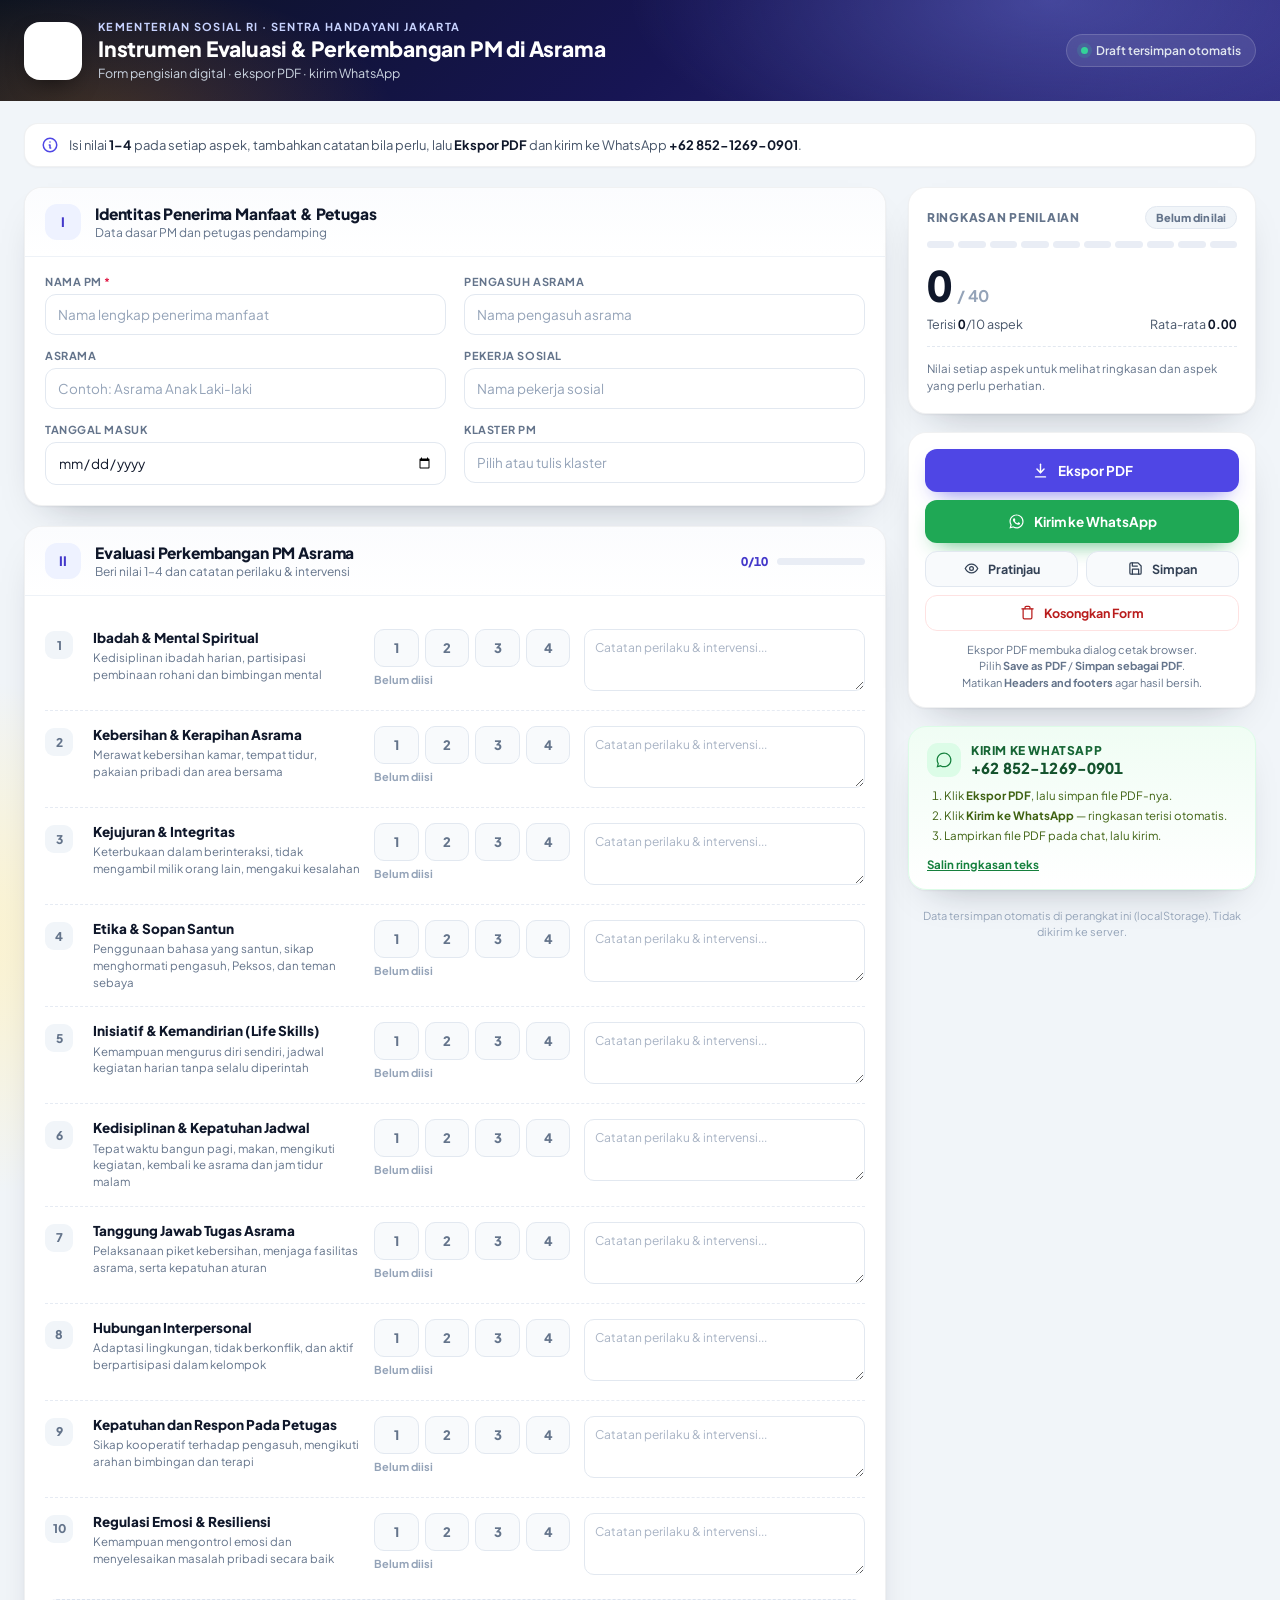
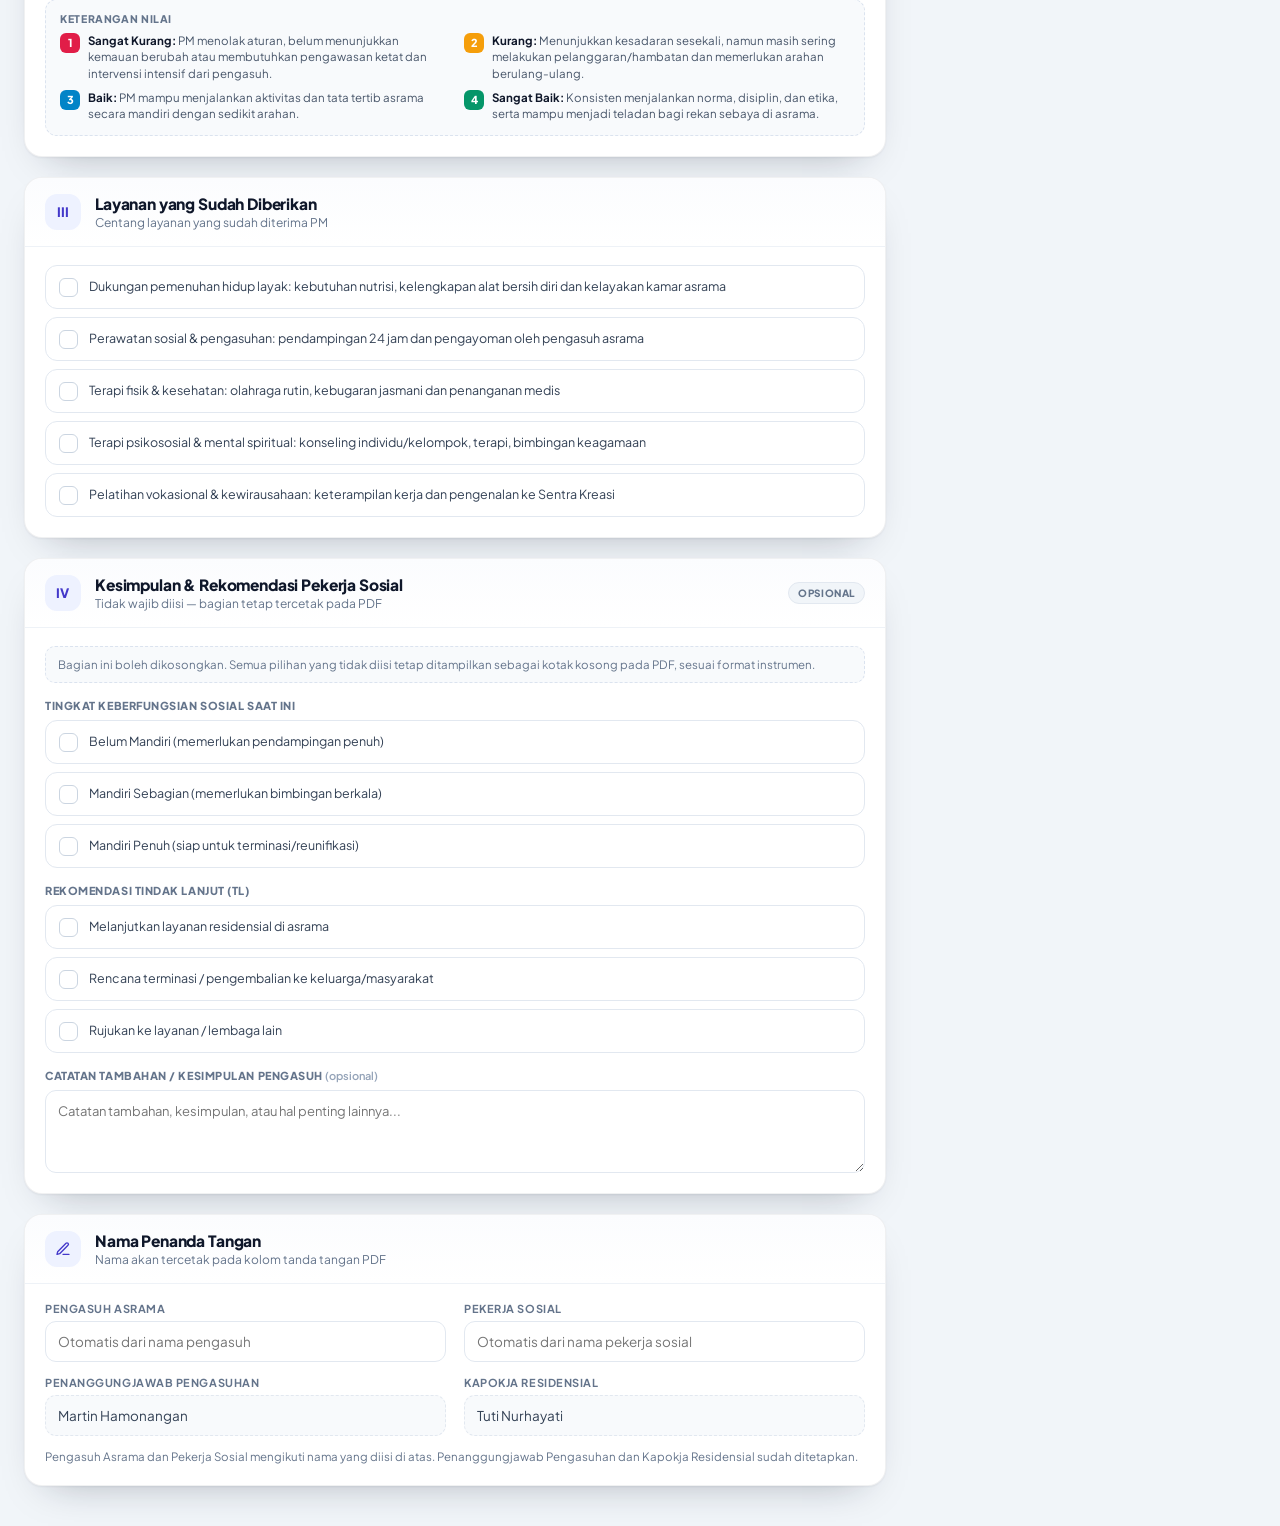
==== form-instrumen.html @ b2a0ef14 "Add files via upload" ====
<!DOCTYPE html>
<html lang="id">
<head>
<meta charset="UTF-8">
<meta name="viewport" content="width=device-width, initial-scale=1.0">
<meta name="color-scheme" content="light">
<title>Form Instrumen Perkembangan PM - Sentra Handayani</title>
<link rel="preconnect" href="https://fonts.googleapis.com">
<link rel="preconnect" href="https://fonts.gstatic.com" crossorigin>
<link href="https://fonts.googleapis.com/css2?family=Plus+Jakarta+Sans:wght@400;500;600;700;800&display=swap" rel="stylesheet">
<style>
:root{
  --bg:#f1f5f9;
  --card:#ffffff;
  --ink:#0f172a;
  --muted:#64748b;
  --line:#e2e8f0;
  --brand:#4338ca;
  --brand-600:#4f46e5;
  --brand-700:#4338ca;
  --brand-50:#eef2ff;
  --gold:#f59e0b;
  --green:#16a34a;
  --green-600:#15803d;
  --r1:#e11d48;
  --r2:#f59e0b;
  --r3:#0284c7;
  --r4:#059669;
  --radius:18px;
  --shadow:0 1px 2px rgba(15,23,42,.05), 0 18px 40px -24px rgba(15,23,42,.35);
}
*{box-sizing:border-box}
html,body{margin:0}
body{
  font-family:'Plus Jakarta Sans', ui-sans-serif, system-ui, -apple-system, 'Segoe UI', Roboto, Arial, sans-serif;
  color:var(--ink);
  background:
    radial-gradient(1100px 520px at 100% -10%, #e0e7ff 0%, rgba(224,231,255,0) 62%),
    radial-gradient(900px 480px at -10% 30%, #fef3c7 0%, rgba(254,243,199,0) 55%),
    var(--bg);
  min-height:100vh;
  -webkit-font-smoothing:antialiased;
}
button{font-family:inherit}
a{color:inherit}
body.modal-open{overflow:hidden}

/* ---------- HEADER ---------- */
.site-head{
  background:linear-gradient(135deg,#0b1220 0%,#171554 52%,#312e81 100%);
  color:#fff;
  position:relative;
  overflow:hidden;
}
.site-head::after{
  content:"";
  position:absolute; inset:0;
  background:
    radial-gradient(600px 240px at 82% 0%, rgba(129,140,248,.35), transparent 70%),
    radial-gradient(420px 200px at 8% 120%, rgba(245,158,11,.22), transparent 70%);
  pointer-events:none;
}
.head-inner{
  position:relative; z-index:1;
  max-width:1400px; margin:0 auto;
  padding:20px 24px;
  display:flex; align-items:center; gap:18px; flex-wrap:wrap;
}
.brand{display:flex; align-items:center; gap:16px; min-width:0; flex:1}
.brand-logo{
  flex:none; width:58px; height:58px; border-radius:16px;
  background:#fff; display:flex; align-items:center; justify-content:center;
  box-shadow:0 10px 24px -10px rgba(0,0,0,.65);
  padding:6px;
}
.brand-logo img{max-width:100%; max-height:100%; object-fit:contain; display:block}
.brand-kicker{
  margin:0 0 3px; font-size:11px; font-weight:700; letter-spacing:.12em;
  text-transform:uppercase; color:#c7d2fe;
}
.brand h1{
  margin:0; font-size:21px; line-height:1.2; font-weight:800; letter-spacing:-.01em;
}
.brand-sub{margin:4px 0 0; font-size:12.5px; color:#cbd5e1}
.head-status{
  display:flex; align-items:center; gap:8px;
  padding:8px 14px; border-radius:999px;
  background:rgba(255,255,255,.09);
  border:1px solid rgba(255,255,255,.16);
  font-size:12px; font-weight:600; color:#e2e8f0;
  backdrop-filter:blur(6px);
  white-space:nowrap;
}
.status-dot{width:7px;height:7px;border-radius:50%;background:#34d399;box-shadow:0 0 0 4px rgba(52,211,153,.16)}
.status-dot.is-saving{background:#fbbf24;box-shadow:0 0 0 4px rgba(251,191,36,.16)}

/* ---------- LAYOUT ---------- */
.app-main{max-width:1400px;margin:0 auto;padding:22px 24px 40px}
.hint-bar{
  display:flex; align-items:center; gap:10px;
  background:#fff; border:1px solid rgba(15,23,42,.06);
  border-radius:14px; padding:12px 16px; margin-bottom:20px;
  box-shadow:0 1px 2px rgba(15,23,42,.04);
  font-size:13px; color:#475569;
}
.hint-bar svg{flex:none; color:var(--brand-600)}
.hint-bar b{color:var(--ink)}
.layout{
  display:grid;
  grid-template-columns:minmax(0,1fr) 348px;
  gap:22px;
  align-items:start;
}
.form-col{display:flex; flex-direction:column; gap:20px; min-width:0}
.side-col{display:flex; flex-direction:column; gap:18px; position:sticky; top:20px}

/* ---------- CARDS ---------- */
.card{
  background:var(--card);
  border:1px solid rgba(15,23,42,.06);
  border-radius:var(--radius);
  box-shadow:var(--shadow);
  overflow:hidden;
}
.card-head{
  display:flex; align-items:center; gap:14px;
  padding:16px 20px;
  border-bottom:1px solid #eef2f7;
  background:linear-gradient(180deg,#fbfcfe,#fff);
}
.step{
  flex:none; width:36px; height:36px; border-radius:12px;
  display:flex; align-items:center; justify-content:center;
  background:var(--brand-50); color:var(--brand-700);
  font-weight:800; font-size:13px; letter-spacing:.02em;
}
.card-head h2{margin:0; font-size:15.5px; font-weight:800; letter-spacing:-.01em}
.card-head p{margin:2px 0 0; font-size:12px; color:var(--muted)}
.card-body{padding:18px 20px 20px}
.mini-progress{margin-left:auto; display:flex; align-items:center; gap:9px; flex:none}
.mini-progress span{font-size:12px; font-weight:800; color:var(--brand-700); font-variant-numeric:tabular-nums}
.mini-bar{width:88px; height:7px; border-radius:999px; background:#e9edf5; overflow:hidden}
.mini-bar i{display:block; height:100%; width:0%; border-radius:999px; background:linear-gradient(90deg,#6366f1,#8b5cf6); transition:width .25s ease}

/* ---------- FIELDS ---------- */
.grid-2{display:grid; grid-template-columns:1fr 1fr; gap:14px 18px}
.field{display:flex; flex-direction:column; gap:6px; min-width:0}
.field label{font-size:11px; font-weight:700; letter-spacing:.05em; text-transform:uppercase; color:#64748b}
.field .req{color:var(--r1)}
.field input, .field select{
  width:100%; padding:11px 12px;
  border:1px solid var(--line); border-radius:11px;
  background:#fff; color:var(--ink);
  font-family:inherit; font-size:13.5px;
  transition:border-color .15s, box-shadow .15s;
}
.field input::placeholder{color:#94a3b8}
.field input:focus, .field select:focus, textarea:focus{
  outline:none; border-color:#818cf8;
  box-shadow:0 0 0 4px rgba(99,102,241,.14);
}

/* ---------- INDICATORS ---------- */
.indicators{display:flex; flex-direction:column}
.ind-row{
  display:grid;
  grid-template-columns:34px minmax(0,1fr) 196px minmax(0,1.05fr);
  gap:14px;
  padding:15px 0;
  border-bottom:1px dashed #e6ebf3;
}
.ind-row:last-child{border-bottom:none; padding-bottom:4px}
.ind-no{
  width:28px; height:28px; border-radius:9px;
  display:flex; align-items:center; justify-content:center;
  background:#f1f5f9; color:#64748b; font-weight:800; font-size:12px;
  margin-top:2px;
}
.ind-row.is-scored .ind-no{background:var(--brand-50); color:var(--brand-700)}
.ind-name{margin:0; font-size:13.5px; font-weight:800; line-height:1.35}
.ind-desc{margin:3px 0 0; font-size:11.5px; line-height:1.45; color:var(--muted)}
.ind-score{display:flex; flex-direction:column; gap:6px; min-width:0}
.rating{display:flex; gap:6px}
.rating label{position:relative; flex:1; cursor:pointer; min-width:0}
.rating input{position:absolute; opacity:0; width:1px; height:1px; pointer-events:none}
.rating span{
  display:flex; align-items:center; justify-content:center;
  height:38px; border-radius:10px;
  border:1px solid var(--line); background:#f8fafc; color:#64748b;
  font-weight:800; font-size:13px;
  transition:background .15s, border-color .15s, color .15s, transform .1s;
  user-select:none;
}
.rating label:hover span{border-color:#c7d2fe; background:var(--brand-50); color:var(--brand-700)}
.rating input:focus-visible + span{outline:2px solid #6366f1; outline-offset:2px}
.rating label:active span{transform:scale(.97)}
.rating label[data-value="1"] input:checked + span{background:var(--r1); border-color:var(--r1); color:#fff}
.rating label[data-value="2"] input:checked + span{background:var(--r2); border-color:var(--r2); color:#fff}
.rating label[data-value="3"] input:checked + span{background:var(--r3); border-color:var(--r3); color:#fff}
.rating label[data-value="4"] input:checked + span{background:var(--r4); border-color:var(--r4); color:#fff}
.score-txt{font-size:11px; font-weight:700; color:#94a3b8; min-height:15px}
.score-txt.is-scored{color:#475569}
.ind-note textarea{
  width:100%; min-height:62px; resize:vertical;
  border:1px solid var(--line); border-radius:10px;
  padding:9px 10px; font-family:inherit; font-size:12px; line-height:1.45;
  color:var(--ink); background:#fff;
  transition:border-color .15s, box-shadow .15s;
}
.ind-note textarea::placeholder{color:#a8b3c4}

/* ---------- LEGEND ---------- */
.legend{
  margin-top:16px; padding:12px 14px;
  background:#f8fafc; border:1px dashed #dbe3ef; border-radius:12px;
  display:grid; grid-template-columns:1fr 1fr; gap:7px 18px;
}
.legend-title{
  grid-column:1 / -1; font-size:10.5px; font-weight:800; letter-spacing:.06em;
  text-transform:uppercase; color:#64748b; margin-bottom:1px;
}
.legend-item{display:flex; gap:8px; align-items:flex-start; font-size:11.5px; line-height:1.45; color:#475569}
.legend-num{
  flex:none; width:20px; height:20px; border-radius:6px;
  display:flex; align-items:center; justify-content:center;
  font-size:11px; font-weight:800; color:#fff;
}
.legend-item b{color:var(--ink)}
.ln1{background:var(--r1)} .ln2{background:var(--r2)} .ln3{background:var(--r3)} .ln4{background:var(--r4)}

/* ---------- CHECK LISTS ---------- */
.check-list{display:flex; flex-direction:column; gap:8px}
.check-item{
  display:flex; align-items:flex-start; gap:11px;
  padding:11px 13px; border:1px solid var(--line); border-radius:12px;
  background:#fff; cursor:pointer; transition:border-color .15s, background .15s, box-shadow .15s;
}
.check-item:hover{border-color:#c7d2fe; background:#fbfbff}
.check-item input{
  appearance:none; -webkit-appearance:none;
  flex:none; width:19px; height:19px; margin:1px 0 0;
  border:1.5px solid #cbd5e1; border-radius:6px; background:#fff;
  cursor:pointer; transition:.15s; position:relative;
}
.check-item input:checked{background:var(--brand-600); border-color:var(--brand-600)}
.check-item input:checked::after{
  content:""; position:absolute; left:5.5px; top:2px;
  width:4px; height:9px; border:solid #fff; border-width:0 2px 2px 0;
  transform:rotate(45deg);
}
.check-item input:focus-visible{outline:2px solid #6366f1; outline-offset:2px}
.check-item span{font-size:12.5px; line-height:1.45; color:#334155}
.check-item:has(input:checked){border-color:#c7d2fe; background:#f5f5ff}
.radio-list{display:grid; grid-template-columns:1fr; gap:8px}
.sub-head{
  margin:16px 0 8px; font-size:11px; font-weight:800; letter-spacing:.05em;
  text-transform:uppercase; color:#64748b;
}
.sub-head:first-child{margin-top:0}
.opt-badge{
  margin-left:auto; flex:none;
  padding:4px 9px; border-radius:999px;
  background:#f1f5f9; color:#64748b; border:1px solid #e2e8f0;
  font-size:10px; font-weight:800; letter-spacing:.06em; text-transform:uppercase;
}
.optional-note{
  margin:0 0 14px; padding:9px 12px;
  background:#f8fafc; border:1px dashed #dbe3ef; border-radius:10px;
  font-size:11.5px; line-height:1.5; color:#64748b;
}

/* ---------- SIGNATURES ---------- */
.sign-grid{display:grid; grid-template-columns:1fr 1fr; gap:14px 18px}
.sign-field{display:flex; flex-direction:column; gap:6px}
.sign-field label{font-size:11px; font-weight:700; letter-spacing:.05em; text-transform:uppercase; color:#64748b}
.sign-field input{
  width:100%; padding:11px 12px; border:1px solid var(--line); border-radius:11px;
  font-family:inherit; font-size:13.5px; background:#fff;
}
.sign-field input:focus{outline:none; border-color:#818cf8; box-shadow:0 0 0 4px rgba(99,102,241,.14)}
.sign-field input[readonly]{background:#f8fafc; color:#334155; cursor:not-allowed; border-style:dashed}
.sign-hint{margin:12px 0 0; font-size:11.5px; color:var(--muted); line-height:1.5}

/* ---------- SIDEBAR ---------- */
.score-card{padding:18px}
.score-top{display:flex; align-items:center; justify-content:space-between; gap:10px; margin-bottom:12px}
.score-top h3{margin:0; font-size:12px; font-weight:800; letter-spacing:.06em; text-transform:uppercase; color:#64748b}
.segments{display:flex; gap:4px; margin-bottom:16px}
.segments i{flex:1; height:7px; border-radius:99px; background:#e9edf5; transition:background .2s}
.segments i.f1{background:var(--r1)} .segments i.f2{background:var(--r2)}
.segments i.f3{background:var(--r3)} .segments i.f4{background:var(--r4)}
.score-main{display:flex; align-items:baseline; gap:6px}
.score-main strong{font-size:42px; line-height:1; font-weight:800; letter-spacing:-.03em; font-variant-numeric:tabular-nums}
.score-main span{font-size:16px; font-weight:700; color:#94a3b8}
.score-sub{display:flex; align-items:center; justify-content:space-between; gap:10px; margin-top:10px; font-size:12.5px; color:#475569}
.score-sub b{font-variant-numeric:tabular-nums; color:var(--ink)}
.badge{
  display:inline-flex; align-items:center; gap:6px;
  padding:4px 10px; border-radius:999px;
  font-size:11px; font-weight:800; letter-spacing:.01em;
  background:#f1f5f9; color:#64748b; border:1px solid #e2e8f0;
  white-space:nowrap;
}
.badge.tone-rose{background:#fff1f2; color:#be123c; border-color:#fecdd3}
.badge.tone-amber{background:#fffbeb; color:#b45309; border-color:#fde68a}
.badge.tone-sky{background:#f0f9ff; color:#0369a1; border-color:#bae6fd}
.badge.tone-emerald{background:#ecfdf5; color:#047857; border-color:#a7f3d0}
.low-box{margin-top:14px; padding-top:13px; border-top:1px dashed #e2e8f0; font-size:11.5px; line-height:1.5; color:#64748b}
.low-box strong{color:var(--ink)}
.low-box ul{margin:6px 0 0; padding-left:16px}
.low-box li{margin:2px 0}

.actions-card{padding:16px}
.btn{
  display:flex; align-items:center; justify-content:center; gap:9px;
  width:100%; padding:12px 14px; border-radius:12px;
  font-size:13.5px; font-weight:700; cursor:pointer;
  border:1px solid transparent; background:#fff; color:var(--ink);
  transition:transform .1s, background .15s, border-color .15s, box-shadow .15s;
  text-decoration:none;
}
.btn:active{transform:translateY(1px)}
.btn svg{flex:none}
.btn-primary{background:var(--brand-600); color:#fff; box-shadow:0 10px 22px -12px rgba(79,70,229,.9)}
.btn-primary:hover{background:var(--brand-700)}
.btn-wa{background:#1fa855; color:#fff; box-shadow:0 10px 22px -12px rgba(22,163,74,.9)}
.btn-wa:hover{background:#15803d}
.btn-soft{background:#f8fafc; border-color:var(--line); color:#334155}
.btn-soft:hover{background:#f1f5f9; border-color:#cbd5e1}
.btn-row{display:grid; grid-template-columns:1fr 1fr; gap:8px; margin-top:8px}
.btn-sm{padding:9px 10px; font-size:12.5px}
.btn-danger{color:#b91c1c; background:#fff; border-color:#fee2e2}
.btn-danger:hover{background:#fef2f2; border-color:#fecaca}
.action-note{margin:11px 0 0; font-size:11px; line-height:1.5; color:var(--muted); text-align:center}

.wa-card{padding:16px 18px; background:linear-gradient(180deg,#f0fdf4,#fff); border-color:#dcfce7}
.wa-head{display:flex; align-items:center; gap:10px; margin-bottom:8px}
.wa-ico{
  flex:none; width:34px; height:34px; border-radius:11px;
  background:#dcfce7; color:#15803d; display:flex; align-items:center; justify-content:center;
}
.wa-head h3{margin:0; font-size:12px; font-weight:800; letter-spacing:.05em; text-transform:uppercase; color:#166534}
.wa-number{margin:0; font-size:15px; font-weight:800; letter-spacing:.01em; color:#14532d; font-variant-numeric:tabular-nums}
.wa-steps{margin:10px 0 0; padding-left:17px; font-size:11.5px; line-height:1.55; color:#3f6212}
.wa-steps li{margin:2px 0}
.link-copy{
  margin-top:10px; padding:0; border:none; background:none;
  font-size:11.5px; font-weight:700; color:#15803d; cursor:pointer; text-decoration:underline;
}
.foot-note{margin:0; padding:0 4px; font-size:11px; color:#94a3b8; text-align:center; line-height:1.5}

/* ---------- MOBILE BAR ---------- */
.mobile-bar{
  display:none;
  position:fixed; left:0; right:0; bottom:0; z-index:60;
  padding:10px 14px calc(10px + env(safe-area-inset-bottom));
  background:rgba(255,255,255,.94);
  border-top:1px solid var(--line);
  backdrop-filter:blur(12px);
  box-shadow:0 -10px 30px -18px rgba(15,23,42,.4);
}
.mobile-bar .inner{display:grid; grid-template-columns:1fr 1fr; gap:9px; max-width:640px; margin:0 auto}

/* ---------- MODALS ---------- */
.modal{
  position:fixed; inset:0; z-index:120;
  display:flex; align-items:center; justify-content:center;
  padding:18px;
  background:rgba(15,23,42,.55);
  backdrop-filter:blur(4px);
}
.modal[hidden]{display:none}
.modal-box{
  background:#fff; border-radius:20px; width:100%; max-width:460px;
  box-shadow:0 40px 80px -30px rgba(2,6,23,.6);
  padding:24px; animation:pop .18s ease-out;
}
@keyframes pop{from{opacity:0; transform:translateY(8px) scale(.985)} to{opacity:1; transform:none}}
.modal-title{display:flex; align-items:center; gap:10px; margin:0 0 8px; font-size:16px; font-weight:800}
.modal-msg{margin:0 0 20px; font-size:13px; line-height:1.6; color:#475569; white-space:pre-line}
.modal-actions{display:grid; grid-template-columns:1fr 1fr; gap:9px}
.modal-actions.single{grid-template-columns:1fr}

.preview-box{
  max-width:900px; padding:0; display:flex; flex-direction:column;
  max-height:92vh; overflow:hidden;
}
.preview-head{
  display:flex; align-items:center; gap:12px;
  padding:14px 18px; border-bottom:1px solid var(--line);
}
.preview-head h2{margin:0; font-size:14.5px; font-weight:800}
.preview-head p{margin:1px 0 0; font-size:11.5px; color:var(--muted)}
.icon-btn{
  margin-left:auto; flex:none; width:34px; height:34px; border-radius:10px;
  border:1px solid var(--line); background:#fff; color:#475569;
  display:flex; align-items:center; justify-content:center; cursor:pointer;
}
.icon-btn:hover{background:#f8fafc}
.preview-body{
  overflow:auto; padding:18px; background:#eef2f7;
  -webkit-overflow-scrolling:touch;
}
.preview-foot{
  display:flex; gap:9px; padding:12px 18px; border-top:1px solid var(--line); background:#fff;
}
.preview-foot .btn{width:auto; flex:1}
.preview-foot .btn-primary{flex:1.4}
.ps-wrap{position:relative; margin:0 auto; max-width:794px}

.toast{
  position:fixed; left:50%; bottom:24px; transform:translate(-50%,14px);
  z-index:200; max-width:min(92vw,460px);
  display:flex; align-items:center; gap:10px;
  background:#0f172a; color:#e2e8f0;
  padding:12px 16px; border-radius:12px;
  font-size:12.5px; font-weight:600; line-height:1.4;
  opacity:0; pointer-events:none;
  transition:opacity .2s, transform .2s;
  box-shadow:0 20px 40px -20px rgba(2,6,23,.9);
}
.toast.show{opacity:1; transform:translate(-50%,0); pointer-events:auto}
.toast .toast-action{
  margin-left:6px; padding:4px 9px; border-radius:8px;
  background:rgba(255,255,255,.14); border:1px solid rgba(255,255,255,.2);
  color:#fff; font-size:11.5px; font-weight:800; cursor:pointer; white-space:nowrap;
}
.toast.warn{background:#7c2d12}
.toast.ok{background:#14532d}

/* =========================================================
   PRINT SHEET (A4) — mengikuti format PDF instrumen
   ========================================================= */
#print-sheet{display:none}
.ps{
  width:210mm; min-height:297mm;
  padding:12mm 13mm;
  background:#fff; color:#000;
  font-family:Arial, Helvetica, sans-serif;
  font-size:8pt; line-height:1.28;
  box-sizing:border-box;
}
.ps *{box-sizing:border-box}
.ps p{margin:0}
.ps-title{
  text-align:center; font-size:11.4pt; font-weight:bold;
  letter-spacing:.2pt; margin:0 0 9pt;
}
.ps .ps-h{
  font-size:9pt; font-weight:bold; text-decoration:underline;
  text-underline-offset:1.5pt; margin:8pt 0 4pt;
}
.ps-ident{width:100%; border-collapse:collapse; font-size:8pt; table-layout:fixed}
.ps-ident td{padding:1.4pt 0; vertical-align:top}
.ps-ident .k{width:20%; white-space:nowrap}
.ps-ident .c{width:2%}
.ps-ident .v{width:25%; padding-right:6pt; word-break:break-word}
.ps-ident .k2{width:23%; white-space:nowrap; padding-left:4pt}
.ps-ident .v2{width:28%; word-break:break-word}
.ps-table{width:100%; border-collapse:collapse; table-layout:fixed; font-size:7.3pt}
.ps-table th, .ps-table td{border:.6pt solid #000; padding:2.2pt 3pt; vertical-align:top}
.ps-table thead th{background:#ededed; text-align:center; font-size:7.1pt; font-weight:bold; padding:2.6pt 2pt}
.ps-col-no{width:6%}
.ps-col-nilai{width:21%}
.ps-col-catatan{width:27%}
.ps-no{text-align:center}
.ps-ind-name{font-weight:bold; font-size:7.4pt; line-height:1.2}
.ps .ps-ind-desc{font-size:6.7pt; line-height:1.2; margin-top:.8pt}
.ps-nilai{text-align:center; white-space:nowrap}
.ps-nbox{
  display:inline-block; width:13pt; height:12pt; line-height:11.4pt;
  border:.6pt solid #000; text-align:center; font-size:6.8pt;
  margin:0 1.2pt; vertical-align:middle;
}
.ps-nbox.on{background:#000; color:#fff; font-weight:bold}
.ps-catatan{font-size:6.8pt; line-height:1.25}
.ps-legend{margin-top:3.5pt; font-size:6.3pt; line-height:1.32}
.ps-legend-title{font-size:7.2pt; font-weight:bold; margin-bottom:1pt}
.ps .ps-legend p{padding-left:8pt; text-indent:-8pt; margin-bottom:.7pt}
.ps-checks{font-size:7.6pt; line-height:1.4; margin-left:10pt}
.ps-check{display:flex; align-items:flex-start; gap:4pt; margin-bottom:1.8pt}
.ps-box{
  flex:none; display:inline-flex; align-items:center; justify-content:center;
  width:8.2pt; height:8.2pt; border:.6pt solid #000;
  font-size:6.4pt; line-height:1; margin-top:.5pt;
}
.ps .ps-sub{font-size:7.8pt; font-weight:bold; margin:5pt 0 2.5pt}
.ps-sign{width:100%; border-collapse:collapse; margin-top:12pt; font-size:7.8pt; table-layout:fixed}
.ps-sign td{width:50%; padding:0 0 12pt; vertical-align:bottom}
.ps-sign-row{display:flex; align-items:baseline}
.ps-sign .role{flex:0 0 45%; white-space:nowrap; padding-right:4pt}
.ps-sign .name{flex:1; text-align:center; padding-left:2pt}

@media (max-width:1180px){
  .layout{grid-template-columns:minmax(0,1fr)}
  .side-col{position:static; display:grid; grid-template-columns:1fr 1fr; gap:16px; align-items:start}
  .foot-note{grid-column:1 / -1}
  .ind-row{grid-template-columns:32px minmax(0,1fr) 188px}
  .ind-note{grid-column:2 / 4}
}
@media (max-width:900px){
  .head-inner{padding:16px 18px}
  .app-main{padding:16px 16px 30px}
  .brand h1{font-size:17px}
  .brand-sub{display:none}
  .brand-logo{width:48px; height:48px; border-radius:13px}
  .head-status{font-size:11px; padding:7px 11px}
  .layout{gap:16px}
  .form-col{gap:16px}
  .side-col{grid-template-columns:1fr}
  .mobile-bar{display:block}
  body{padding-bottom:76px}
  .grid-2{grid-template-columns:1fr}
  .sign-grid{grid-template-columns:1fr}
  .legend{grid-template-columns:1fr}
  .ind-row{grid-template-columns:28px minmax(0,1fr); gap:10px}
  .ind-score{grid-column:2; max-width:280px}
  .ind-note{grid-column:2}
  .card-body{padding:16px}
  .card-head{padding:14px 16px; gap:11px}
  .step{width:32px; height:32px; border-radius:10px; font-size:12px}
  .preview-body{padding:10px}
  .toast{bottom:86px}
  .score-card{padding:16px}
}
@media (max-width:420px){
  .rating span{height:36px}
  .score-main strong{font-size:36px}
}

/* ---------- PRINT ---------- */
@media print{
  @page{size:A4; margin:12mm 13mm 10mm}
  html,body{background:#fff !important; padding:0 !important; margin:0 !important}
  body > *{display:none !important}
  body > #print-sheet{display:block !important}
  #print-sheet .ps{
    width:auto; min-height:0; padding:0; margin:0;
    font-size:8pt;
  }
  .ps-table tr, .ps-sign, .ps-legend, .ps-checks{break-inside:avoid; page-break-inside:avoid}
  .ps-table thead{display:table-header-group}
  *{-webkit-print-color-adjust:exact; print-color-adjust:exact}
}
</style>
</head>
<body>

<header class="site-head">
  <div class="head-inner">
    <div class="brand">
      <div class="brand-logo">
        <img src="LOGO%20KEMENSOS%20-%207.png" alt="Logo Kementerian Sosial" onerror="this.style.display='none'">
      </div>
      <div>
        <p class="brand-kicker">Kementerian Sosial RI &middot; Sentra Handayani Jakarta</p>
        <h1>Instrumen Evaluasi &amp; Perkembangan PM di Asrama</h1>
        <p class="brand-sub">Form pengisian digital &middot; ekspor PDF &middot; kirim WhatsApp</p>
      </div>
    </div>
    <div class="head-status">
      <span class="status-dot" id="status-dot"></span>
      <span id="save-status">Draft tersimpan otomatis</span>
    </div>
  </div>
</header>

<main class="app-main">
  <div class="hint-bar">
    <svg width="18" height="18" viewBox="0 0 24 24" fill="none" stroke="currentColor" stroke-width="2" stroke-linecap="round" stroke-linejoin="round"><circle cx="12" cy="12" r="9"/><path d="M12 8h.01M11 12h1v4h1"/></svg>
    <span>Isi nilai <b>1&ndash;4</b> pada setiap aspek, tambahkan catatan bila perlu, lalu <b>Ekspor PDF</b> dan kirim ke WhatsApp <b>+62 852-1269-0901</b>.</span>
  </div>

  <div class="layout">
    <div class="form-col">

      <!-- I. IDENTITAS -->
      <section class="card">
        <div class="card-head">
          <span class="step">I</span>
          <div>
            <h2>Identitas Penerima Manfaat &amp; Petugas</h2>
            <p>Data dasar PM dan petugas pendamping</p>
          </div>
        </div>
        <div class="card-body">
          <div class="grid-2">
            <div class="field">
              <label for="in-nama">Nama PM <span class="req">*</span></label>
              <input id="in-nama" type="text" placeholder="Nama lengkap penerima manfaat" autocomplete="off">
            </div>
            <div class="field">
              <label for="in-pengasuh">Pengasuh Asrama</label>
              <input id="in-pengasuh" type="text" placeholder="Nama pengasuh asrama" autocomplete="off">
            </div>
            <div class="field">
              <label for="in-asrama">Asrama</label>
              <input id="in-asrama" type="text" placeholder="Contoh: Asrama Anak Laki-laki" autocomplete="off">
            </div>
            <div class="field">
              <label for="in-peksos">Pekerja Sosial</label>
              <input id="in-peksos" type="text" placeholder="Nama pekerja sosial" autocomplete="off">
            </div>
            <div class="field">
              <label for="in-masuk">Tanggal Masuk</label>
              <input id="in-masuk" type="date">
            </div>
            <div class="field">
              <label for="in-klaster">Klaster PM</label>
              <input id="in-klaster" type="text" list="klaster-list" placeholder="Pilih atau tulis klaster" autocomplete="off">
              <datalist id="klaster-list">
                <option value="ABH"></option>
                <option value="Korban Ekstrimisme"></option>
                <option value="SKB"></option>
                <option value="Korban Penyalahgunaan NAPZA"></option>
                <option value="ODHIV"></option>
                <option value="Kelompok Rentan"></option>
                <option value="Korban Kekerasan Seksual"></option>
                <option value="Anak Tidak Terdokumentasi"></option>
                <option value="Korban Bullying"></option>
                <option value="True Crime Community"></option>
                <option value="TPPO"></option>
                <option value="Lanjut Usia"></option>
              </datalist>
            </div>
          </div>
        </div>
      </section>

      <!-- II. EVALUASI -->
      <section class="card">
        <div class="card-head">
          <span class="step">II</span>
          <div>
            <h2>Evaluasi Perkembangan PM Asrama</h2>
            <p>Beri nilai 1&ndash;4 dan catatan perilaku &amp; intervensi</p>
          </div>
          <div class="mini-progress">
            <span id="mini-text">0/10</span>
            <div class="mini-bar"><i id="mini-bar"></i></div>
          </div>
        </div>
        <div class="card-body">
          <div class="indicators" id="indicator-list"></div>
          <div class="legend" id="legend"></div>
        </div>
      </section>

      <!-- III. LAYANAN -->
      <section class="card">
        <div class="card-head">
          <span class="step">III</span>
          <div>
            <h2>Layanan yang Sudah Diberikan</h2>
            <p>Centang layanan yang sudah diterima PM</p>
          </div>
        </div>
        <div class="card-body">
          <div class="check-list" id="layanan-list"></div>
        </div>
      </section>

      <!-- IV. KESIMPULAN -->
      <section class="card">
        <div class="card-head">
          <span class="step">IV</span>
          <div>
            <h2>Kesimpulan &amp; Rekomendasi Pekerja Sosial</h2>
            <p>Tidak wajib diisi &mdash; bagian tetap tercetak pada PDF</p>
          </div>
          <span class="opt-badge">Opsional</span>
        </div>
        <div class="card-body">
          <p class="optional-note">Bagian ini boleh dikosongkan. Semua pilihan yang tidak diisi tetap ditampilkan sebagai kotak kosong pada PDF, sesuai format instrumen.</p>

          <p class="sub-head">Tingkat Keberfungsian Sosial saat ini</p>
          <div class="radio-list" id="keberfungsian-list"></div>

          <p class="sub-head">Rekomendasi tindak lanjut (TL)</p>
          <div class="radio-list" id="tindak-lanjut-list"></div>

          <p class="sub-head">Catatan tambahan / kesimpulan pengasuh <span style="font-weight:600;text-transform:none;letter-spacing:0;color:#94a3b8">(opsional)</span></p>
          <div class="field">
            <textarea id="in-catatan" rows="3" placeholder="Catatan tambahan, kesimpulan, atau hal penting lainnya..."
              style="width:100%;border:1px solid var(--line);border-radius:11px;padding:11px 12px;font-family:inherit;font-size:13px;line-height:1.5;resize:vertical;color:var(--ink)"></textarea>
          </div>
        </div>
      </section>

      <!-- TANDA TANGAN -->
      <section class="card">
        <div class="card-head">
          <span class="step">
            <svg width="16" height="16" viewBox="0 0 24 24" fill="none" stroke="currentColor" stroke-width="2" stroke-linecap="round" stroke-linejoin="round"><path d="M12 20h9"/><path d="M16.5 3.5a2.1 2.1 0 0 1 3 3L7 19l-4 1 1-4Z"/></svg>
          </span>
          <div>
            <h2>Nama Penanda Tangan</h2>
            <p>Nama akan tercetak pada kolom tanda tangan PDF</p>
          </div>
        </div>
        <div class="card-body">
          <div class="sign-grid">
            <div class="sign-field">
              <label for="ttd-pengasuh">Pengasuh Asrama</label>
              <input id="ttd-pengasuh" type="text" placeholder="Otomatis dari nama pengasuh" autocomplete="off">
            </div>
            <div class="sign-field">
              <label for="ttd-peksos">Pekerja Sosial</label>
              <input id="ttd-peksos" type="text" placeholder="Otomatis dari nama pekerja sosial" autocomplete="off">
            </div>
            <div class="sign-field">
              <label for="ttd-penanggung">Penanggungjawab Pengasuhan</label>
              <input id="ttd-penanggung" type="text" value="Martin Hamonangan" readonly title="Nama tetap">
            </div>
            <div class="sign-field">
              <label for="ttd-kapokja">Kapokja Residensial</label>
              <input id="ttd-kapokja" type="text" value="Tuti Nurhayati" readonly title="Nama tetap">
            </div>
          </div>
          <p class="sign-hint">Pengasuh Asrama dan Pekerja Sosial mengikuti nama yang diisi di atas. Penanggungjawab Pengasuhan dan Kapokja Residensial sudah ditetapkan.</p>
        </div>
      </section>

    </div>

    <!-- SIDEBAR -->
    <aside class="side-col">
      <section class="card score-card">
        <div class="score-top">
          <h3>Ringkasan Penilaian</h3>
          <span class="badge" id="predikat-badge">Belum dinilai</span>
        </div>
        <div class="segments" id="segments"></div>
        <div class="score-main"><strong id="total-score">0</strong><span>/ 40</span></div>
        <div class="score-sub">
          <span>Terisi <b id="filled-count">0</b>/10 aspek</span>
          <span>Rata-rata <b id="avg-score">0.00</b></span>
        </div>
        <div class="low-box" id="low-box">Nilai setiap aspek untuk melihat ringkasan dan aspek yang perlu perhatian.</div>
      </section>

      <section class="card actions-card">
        <button type="button" class="btn btn-primary" id="btn-export">
          <svg width="17" height="17" viewBox="0 0 24 24" fill="none" stroke="currentColor" stroke-width="2" stroke-linecap="round" stroke-linejoin="round"><path d="M12 3v12"/><path d="m7 10 5 5 5-5"/><path d="M5 21h14"/></svg>
          Ekspor PDF
        </button>
        <button type="button" class="btn btn-wa" id="btn-wa" style="margin-top:8px">
          <svg width="17" height="17" viewBox="0 0 24 24" fill="currentColor"><path d="M12.04 2c-5.46 0-9.91 4.45-9.91 9.91 0 1.75.46 3.45 1.32 4.95L2.05 22l5.25-1.38a9.9 9.9 0 0 0 4.74 1.21h.01c5.46 0 9.91-4.45 9.91-9.91 0-2.65-1.03-5.14-2.9-7.01A9.82 9.82 0 0 0 12.04 2Zm0 18.15h-.01a8.2 8.2 0 0 1-4.19-1.15l-.3-.18-3.12.82.83-3.04-.19-.31a8.23 8.23 0 0 1-1.26-4.38c0-4.54 3.7-8.24 8.25-8.24 2.2 0 4.27.86 5.82 2.42a8.18 8.18 0 0 1 2.41 5.83c0 4.54-3.7 8.23-8.24 8.23Zm4.52-6.16c-.25-.12-1.47-.72-1.69-.81-.23-.08-.39-.12-.56.13-.16.24-.64.81-.79.97-.14.17-.29.19-.54.06-.25-.12-1.05-.39-1.99-1.23-.74-.66-1.23-1.47-1.38-1.72-.14-.25-.01-.38.11-.5.11-.11.25-.29.37-.43.12-.14.16-.25.25-.41.08-.17.04-.31-.02-.43-.06-.12-.56-1.34-.76-1.84-.2-.48-.4-.42-.56-.43h-.48c-.17 0-.43.06-.66.31-.23.25-.86.85-.86 2.07 0 1.22.89 2.4 1.01 2.56.12.17 1.75 2.67 4.23 3.74.59.26 1.05.41 1.41.52.59.19 1.13.16 1.56.1.48-.07 1.47-.6 1.67-1.18.21-.58.21-1.08.14-1.18-.06-.11-.22-.17-.47-.29Z"/></svg>
          Kirim ke WhatsApp
        </button>
        <div class="btn-row">
          <button type="button" class="btn btn-soft btn-sm" id="btn-preview">
            <svg width="15" height="15" viewBox="0 0 24 24" fill="none" stroke="currentColor" stroke-width="2" stroke-linecap="round" stroke-linejoin="round"><path d="M2 12s3.5-7 10-7 10 7 10 7-3.5 7-10 7S2 12 2 12Z"/><circle cx="12" cy="12" r="3"/></svg>
            Pratinjau
          </button>
          <button type="button" class="btn btn-soft btn-sm" id="btn-save">
            <svg width="15" height="15" viewBox="0 0 24 24" fill="none" stroke="currentColor" stroke-width="2" stroke-linecap="round" stroke-linejoin="round"><path d="M19 21H5a2 2 0 0 1-2-2V5a2 2 0 0 1 2-2h11l5 5v11a2 2 0 0 1-2 2Z"/><path d="M17 21v-8H7v8M7 3v5h8"/></svg>
            Simpan
          </button>
        </div>
        <button type="button" class="btn btn-soft btn-sm btn-danger" id="btn-reset" style="margin-top:8px">
          <svg width="15" height="15" viewBox="0 0 24 24" fill="none" stroke="currentColor" stroke-width="2" stroke-linecap="round" stroke-linejoin="round"><path d="M3 6h18"/><path d="M19 6v14a2 2 0 0 1-2 2H7a2 2 0 0 1-2-2V6"/><path d="M8 6V4a2 2 0 0 1 2-2h4a2 2 0 0 1 2 2v2"/></svg>
          Kosongkan Form
        </button>
        <p class="action-note">Ekspor PDF membuka dialog cetak browser.<br>Pilih <b>Save as PDF</b> / <b>Simpan sebagai PDF</b>.<br>Matikan <b>Headers and footers</b> agar hasil bersih.</p>
      </section>

      <section class="card wa-card">
        <div class="wa-head">
          <div class="wa-ico">
            <svg width="18" height="18" viewBox="0 0 24 24" fill="currentColor"><path d="M12.04 2c-5.46 0-9.91 4.45-9.91 9.91 0 1.75.46 3.45 1.32 4.95L2.05 22l5.25-1.38a9.9 9.9 0 0 0 4.74 1.21h.01c5.46 0 9.91-4.45 9.91-9.91 0-2.65-1.03-5.14-2.9-7.01A9.82 9.82 0 0 0 12.04 2Zm0 18.15h-.01a8.2 8.2 0 0 1-4.19-1.15l-.3-.18-3.12.82.83-3.04-.19-.31a8.23 8.23 0 0 1-1.26-4.38c0-4.54 3.7-8.24 8.25-8.24 2.2 0 4.27.86 5.82 2.42a8.18 8.18 0 0 1 2.41 5.83c0 4.54-3.7 8.23-8.24 8.23Z"/></svg>
          </div>
          <div>
            <h3>Kirim ke WhatsApp</h3>
            <p class="wa-number">+62 852-1269-0901</p>
          </div>
        </div>
        <ol class="wa-steps">
          <li>Klik <b>Ekspor PDF</b>, lalu simpan file PDF-nya.</li>
          <li>Klik <b>Kirim ke WhatsApp</b> &mdash; ringkasan terisi otomatis.</li>
          <li>Lampirkan file PDF pada chat, lalu kirim.</li>
        </ol>
        <button type="button" class="link-copy" id="btn-copy">Salin ringkasan teks</button>
      </section>

      <p class="foot-note">Data tersimpan otomatis di perangkat ini (localStorage). Tidak dikirim ke server.</p>
    </aside>
  </div>
</main>

<div class="mobile-bar">
  <div class="inner">
    <button type="button" class="btn btn-primary" id="m-btn-export">
      <svg width="16" height="16" viewBox="0 0 24 24" fill="none" stroke="currentColor" stroke-width="2" stroke-linecap="round" stroke-linejoin="round"><path d="M12 3v12"/><path d="m7 10 5 5 5-5"/><path d="M5 21h14"/></svg>
      Ekspor PDF
    </button>
    <button type="button" class="btn btn-wa" id="m-btn-wa">
      <svg width="16" height="16" viewBox="0 0 24 24" fill="currentColor"><path d="M12.04 2c-5.46 0-9.91 4.45-9.91 9.91 0 1.75.46 3.45 1.32 4.95L2.05 22l5.25-1.38a9.9 9.9 0 0 0 4.74 1.21h.01c5.46 0 9.91-4.45 9.91-9.91 0-2.65-1.03-5.14-2.9-7.01A9.82 9.82 0 0 0 12.04 2Zm0 18.15h-.01a8.2 8.2 0 0 1-4.19-1.15l-.3-.18-3.12.82.83-3.04-.19-.31a8.23 8.23 0 0 1-1.26-4.38c0-4.54 3.7-8.24 8.25-8.24 2.2 0 4.27.86 5.82 2.42a8.18 8.18 0 0 1 2.41 5.83c0 4.54-3.7 8.23-8.24 8.23Z"/></svg>
      WhatsApp
    </button>
  </div>
</div>

<!-- PREVIEW -->
<div class="modal" id="preview-modal" hidden>
  <div class="modal-box preview-box">
    <div class="preview-head">
      <div>
        <h2>Pratinjau PDF</h2>
        <p>Tampilan A4 &mdash; sama dengan hasil ekspor</p>
      </div>
      <button type="button" class="icon-btn" id="preview-close" aria-label="Tutup pratinjau">
        <svg width="17" height="17" viewBox="0 0 24 24" fill="none" stroke="currentColor" stroke-width="2" stroke-linecap="round"><path d="M18 6 6 18M6 6l12 12"/></svg>
      </button>
    </div>
    <div class="preview-body" id="preview-body"></div>
    <div class="preview-foot">
      <button type="button" class="btn btn-soft" id="preview-cancel">Tutup</button>
      <button type="button" class="btn btn-primary" id="preview-export">
        <svg width="16" height="16" viewBox="0 0 24 24" fill="none" stroke="currentColor" stroke-width="2" stroke-linecap="round" stroke-linejoin="round"><path d="M12 3v12"/><path d="m7 10 5 5 5-5"/><path d="M5 21h14"/></svg>
        Ekspor PDF
      </button>
    </div>
  </div>
</div>

<!-- CONFIRM -->
<div class="modal" id="confirm-modal" hidden>
  <div class="modal-box">
    <h3 class="modal-title" id="confirm-title">Konfirmasi</h3>
    <p class="modal-msg" id="confirm-msg"></p>
    <div class="modal-actions" id="confirm-actions">
      <button type="button" class="btn btn-soft" id="confirm-cancel">Batal</button>
      <button type="button" class="btn btn-primary" id="confirm-ok">Lanjut</button>
    </div>
  </div>
</div>

<div class="toast" id="toast" role="status" aria-live="polite">
  <span id="toast-msg"></span>
  <button type="button" class="toast-action" id="toast-action" hidden></button>
</div>

<!-- AREA CETAK / PDF -->
<div id="print-sheet" aria-hidden="true"></div>

<script>
(function(){
  'use strict';

  var WA_NUMBER = '6285212690901';
  var WA_DISPLAY = '+62 852-1269-0901';
  var DRAFT_KEY = 'instrumen-pm-asrama-draft-v1';
  var TTD_TETAP = {
    penanggung: 'Martin Hamonangan',
    kapokja: 'Tuti Nurhayati'
  };

  var INDIKATOR = [
    { key:'ibadah',        nama:'Ibadah & Mental Spiritual',        desc:'Kedisiplinan ibadah harian, partisipasi pembinaan rohani dan bimbingan mental' },
    { key:'kebersihan',    nama:'Kebersihan & Kerapihan Asrama',    desc:'Merawat kebersihan kamar, tempat tidur, pakaian pribadi dan area bersama' },
    { key:'kejujuran',     nama:'Kejujuran & Integritas',           desc:'Keterbukaan dalam berinteraksi, tidak mengambil milik orang lain, mengakui kesalahan' },
    { key:'etika',         nama:'Etika & Sopan Santun',             desc:'Penggunaan bahasa yang santun, sikap menghormati pengasuh, Peksos, dan teman sebaya' },
    { key:'kemandirian',   nama:'Inisiatif & Kemandirian (Life Skills)', desc:'Kemampuan mengurus diri sendiri, jadwal kegiatan harian tanpa selalu diperintah' },
    { key:'kedisiplinan',  nama:'Kedisiplinan & Kepatuhan Jadwal',  desc:'Tepat waktu bangun pagi, makan, mengikuti kegiatan, kembali ke asrama dan jam tidur malam' },
    { key:'tanggung_jawab',nama:'Tanggung Jawab Tugas Asrama',      desc:'Pelaksanaan piket kebersihan, menjaga fasilitas asrama, serta kepatuhan aturan' },
    { key:'interpersonal', nama:'Hubungan Interpersonal',           desc:'Adaptasi lingkungan, tidak berkonflik, dan aktif berpartisipasi dalam kelompok' },
    { key:'kepatuhan',     nama:'Kepatuhan dan Respon Pada Petugas',desc:'Sikap kooperatif terhadap pengasuh, mengikuti arahan bimbingan dan terapi' },
    { key:'regulasi_emosi',nama:'Regulasi Emosi & Resiliensi',      desc:'Kemampuan mengontrol emosi dan menyelesaikan masalah pribadi secara baik' }
  ];

  var SKALA = [
    { nilai:1, label:'Sangat Kurang', desc:'PM menolak aturan, belum menunjukkan kemauan berubah atau membutuhkan pengawasan ketat dan intervensi intensif dari pengasuh.' },
    { nilai:2, label:'Kurang',        desc:'Menunjukkan kesadaran sesekali, namun masih sering melakukan pelanggaran/hambatan dan memerlukan arahan berulang-ulang.' },
    { nilai:3, label:'Baik',          desc:'PM mampu menjalankan aktivitas dan tata tertib asrama secara mandiri dengan sedikit arahan.' },
    { nilai:4, label:'Sangat Baik',   desc:'Konsisten menjalankan norma, disiplin, dan etika, serta mampu menjadi teladan bagi rekan sebaya di asrama.' }
  ];

  var LAYANAN = [
    'Dukungan pemenuhan hidup layak: kebutuhan nutrisi, kelengkapan alat bersih diri dan kelayakan kamar asrama',
    'Perawatan sosial & pengasuhan: pendampingan 24 jam dan pengayoman oleh pengasuh asrama',
    'Terapi fisik & kesehatan: olahraga rutin, kebugaran jasmani dan penanganan medis',
    'Terapi psikososial & mental spiritual: konseling individu/kelompok, terapi, bimbingan keagamaan',
    'Pelatihan vokasional & kewirausahaan: keterampilan kerja dan pengenalan ke Sentra Kreasi'
  ];

  var KEBERFUNGSIAN = [
    'Belum Mandiri (memerlukan pendampingan penuh)',
    'Mandiri Sebagian (memerlukan bimbingan berkala)',
    'Mandiri Penuh (siap untuk terminasi/reunifikasi)'
  ];

  var TINDAK_LANJUT = [
    'Melanjutkan layanan residensial di asrama',
    'Rencana terminasi / pengembalian ke keluarga/masyarakat',
    'Rujukan ke layanan / lembaga lain'
  ];

  var els = {};
  var saveTimer = null;
  var sheetTimer = null;
  var lastSavedAt = null;
  var confirmResolver = null;
  var toastTimer = null;

  function $(id){ return document.getElementById(id); }
  function esc(v){
    return String(v == null ? '' : v).replace(/[&<>"']/g, function(c){
      return { '&':'&amp;', '<':'&lt;', '>':'&gt;', '"':'&quot;', "'":'&#39;' }[c];
    });
  }
  function nl2br(v){ return esc(v).replace(/\r?\n/g, '<br>'); }
  function pad2(n){ return String(n).padStart(2,'0'); }
  function nowLabel(){
    var d = new Date();
    return pad2(d.getHours()) + ':' + pad2(d.getMinutes());
  }
  function formatDateID(iso){
    if(!iso) return '';
    var parts = String(iso).split('-');
    if(parts.length !== 3) return iso;
    return parts[2] + '/' + parts[1] + '/' + parts[0];
  }
  function checkedValues(selector){
    return Array.prototype.map.call(document.querySelectorAll(selector), function(el){ return el.value; });
  }

  /* ---------- RENDER STATIS ---------- */
  function renderIndicators(){
    els.indicatorList.innerHTML = INDIKATOR.map(function(ind, idx){
      return '' +
      '<div class="ind-row" data-row="' + ind.key + '">' +
        '<div class="ind-no">' + (idx + 1) + '</div>' +
        '<div>' +
          '<p class="ind-name">' + esc(ind.nama) + '</p>' +
          '<p class="ind-desc">' + esc(ind.desc) + '</p>' +
        '</div>' +
        '<div class="ind-score">' +
          '<div class="rating" role="radiogroup" aria-label="Nilai ' + esc(ind.nama) + '">' +
            SKALA.map(function(sk){
              return '<label data-value="' + sk.nilai + '" title="' + sk.nilai + ' - ' + esc(sk.label) + '">' +
                '<input type="radio" name="nilai-' + ind.key + '" value="' + sk.nilai + '">' +
                '<span>' + sk.nilai + '</span>' +
              '</label>';
            }).join('') +
          '</div>' +
          '<span class="score-txt" data-score-label="' + ind.key + '">Belum diisi</span>' +
        '</div>' +
        '<div class="ind-note">' +
          '<textarea data-catatan="' + ind.key + '" rows="2" placeholder="Catatan perilaku & intervensi..."></textarea>' +
        '</div>' +
      '</div>';
    }).join('');
  }

  function renderLists(){
    els.legend.innerHTML = '<span class="legend-title">Keterangan Nilai</span>' +
      SKALA.map(function(sk){
        return '<div class="legend-item"><span class="legend-num ln' + sk.nilai + '">' + sk.nilai + '</span>' +
          '<span><b>' + esc(sk.label) + ':</b> ' + esc(sk.desc) + '</span></div>';
      }).join('');

    els.layananList.innerHTML = LAYANAN.map(function(item, i){
      return '<label class="check-item"><input type="checkbox" data-layanan value="' + esc(item) + '" id="layanan-' + i + '">' +
        '<span>' + esc(item) + '</span></label>';
    }).join('');

    els.keberfungsianList.innerHTML = KEBERFUNGSIAN.map(function(item, i){
      return '<label class="check-item"><input type="checkbox" data-keberfungsian value="' + esc(item) + '" id="keberfungsian-' + i + '">' +
        '<span>' + esc(item) + '</span></label>';
    }).join('');

    els.tindakLanjutList.innerHTML = TINDAK_LANJUT.map(function(item, i){
      return '<label class="check-item"><input type="checkbox" data-tindak-lanjut value="' + esc(item) + '" id="tindak-' + i + '">' +
        '<span>' + esc(item) + '</span></label>';
    }).join('');
  }

  /* ---------- STATE ---------- */
  function collect(){
    var nilai = {};
    var catatan = {};
    INDIKATOR.forEach(function(ind){
      nilai[ind.key] = 0;
      var checked = document.querySelector('input[name="nilai-' + ind.key + '"]:checked');
      if(checked) nilai[ind.key] = Number(checked.value) || 0;
      var ta = document.querySelector('[data-catatan="' + ind.key + '"]');
      catatan[ind.key] = ta ? ta.value.trim() : '';
    });

    return {
      identitas: {
        nama: els.inNama.value.trim(),
        asrama: els.inAsrama.value.trim(),
        masuk: els.inMasuk.value,
        pengasuh: els.inPengasuh.value.trim(),
        peksos: els.inPeksos.value.trim(),
        klaster: els.inKlaster.value.trim()
      },
      nilai: nilai,
      catatan: catatan,
      layanan: Array.prototype.map.call(document.querySelectorAll('[data-layanan]:checked'), function(el){ return el.value; }),
      keberfungsian: checkedValues('[data-keberfungsian]:checked'),
      tindakLanjut: checkedValues('[data-tindak-lanjut]:checked'),
      catatanTambahan: els.inCatatan.value.trim(),
      ttd: {
        pengasuh: els.ttdPengasuh.value.trim(),
        peksos: els.ttdPeksos.value.trim(),
        penanggung: TTD_TETAP.penanggung,
        kapokja: TTD_TETAP.kapokja
      }
    };
  }

  function saveDraft(manual){
    try {
      localStorage.setItem(DRAFT_KEY, JSON.stringify({ savedAt: Date.now(), data: collect() }));
      lastSavedAt = new Date();
      setStatus('Tersimpan otomatis \u00b7 ' + nowLabel(), false);
      if(manual) toast('Draft berhasil disimpan di perangkat ini.', 'ok');
    } catch(e) {
      setStatus('Gagal menyimpan draft', false);
    }
  }

  function scheduleSave(){
    clearTimeout(saveTimer);
    setStatus('Menyimpan...', true);
    saveTimer = setTimeout(function(){ saveDraft(false); }, 450);
  }

  function restoreDraft(){
    var raw;
    try { raw = localStorage.getItem(DRAFT_KEY); } catch(e) { return false; }
    if(!raw) return false;

    var saved;
    try { saved = JSON.parse(raw); } catch(e) { return false; }
    if(!saved || !saved.data) return false;

    var d = saved.data;
    var id = d.identitas || {};
    els.inNama.value = id.nama || '';
    els.inAsrama.value = id.asrama || '';
    els.inMasuk.value = id.masuk || '';
    els.inPengasuh.value = id.pengasuh || '';
    els.inPeksos.value = id.peksos || '';
    els.inKlaster.value = id.klaster || '';

    INDIKATOR.forEach(function(ind){
      var v = d.nilai && d.nilai[ind.key] ? String(d.nilai[ind.key]) : '';
      if(v){
        var radio = document.querySelector('input[name="nilai-' + ind.key + '"][value="' + v + '"]');
        if(radio) radio.checked = true;
      }
      var ta = document.querySelector('[data-catatan="' + ind.key + '"]');
      if(ta) ta.value = (d.catatan && d.catatan[ind.key]) || '';
    });

    Array.prototype.forEach.call(document.querySelectorAll('[data-layanan]'), function(cb){
      cb.checked = (d.layanan || []).indexOf(cb.value) !== -1;
    });

    var kebList = Array.isArray(d.keberfungsian) ? d.keberfungsian : (d.keberfungsian ? [d.keberfungsian] : []);
    Array.prototype.forEach.call(document.querySelectorAll('[data-keberfungsian]'), function(cb){
      cb.checked = kebList.indexOf(cb.value) !== -1;
    });

    var tlList = Array.isArray(d.tindakLanjut) ? d.tindakLanjut : (d.tindakLanjut ? [d.tindakLanjut] : []);
    Array.prototype.forEach.call(document.querySelectorAll('[data-tindak-lanjut]'), function(cb){
      cb.checked = tlList.indexOf(cb.value) !== -1;
    });

    els.inCatatan.value = d.catatanTambahan || '';
    var ttd = d.ttd || {};
    els.ttdPengasuh.value = ttd.pengasuh || '';
    els.ttdPeksos.value = ttd.peksos || '';
    els.ttdPenanggung.value = TTD_TETAP.penanggung;
    els.ttdKapokja.value = TTD_TETAP.kapokja;

    if(saved.savedAt){
      var dt = new Date(saved.savedAt);
      lastSavedAt = dt;
      setStatus('Draft dimuat \u00b7 ' + pad2(dt.getHours()) + ':' + pad2(dt.getMinutes()), false);
    }
    return true;
  }

  /* ---------- SUMMARY ---------- */
  function predikatOf(avg){
    if(avg >= 3.5) return { label:'Sangat Baik', tone:'emerald' };
    if(avg >= 2.5) return { label:'Baik', tone:'sky' };
    if(avg >= 1.5) return { label:'Kurang', tone:'amber' };
    return { label:'Sangat Kurang', tone:'rose' };
  }

  function updateSummary(){
    var s = collect();
    var filled = 0, total = 0;
    var low = [];

    INDIKATOR.forEach(function(ind){
      var v = s.nilai[ind.key] || 0;
      var row = document.querySelector('[data-row="' + ind.key + '"]');
      var label = document.querySelector('[data-score-label="' + ind.key + '"]');
      var seg = document.querySelector('[data-seg="' + ind.key + '"]');
      if(v > 0){
        filled++;
        total += v;
        if(v <= 2) low.push({ nama: ind.nama, nilai: v });
      }
      if(row) row.classList.toggle('is-scored', v > 0);
      if(label){
        var sk = SKALA.filter(function(x){ return x.nilai === v; })[0];
        label.textContent = sk ? (v + ' \u00b7 ' + sk.label) : 'Belum diisi';
        label.classList.toggle('is-scored', v > 0);
      }
      if(seg) seg.className = v > 0 ? ('f' + v) : '';
    });

    var avg = filled > 0 ? total / filled : 0;
    els.totalScore.textContent = String(total);
    els.filledCount.textContent = String(filled);
    els.avgScore.textContent = avg.toFixed(2);
    els.miniText.textContent = filled + '/10';
    els.miniBar.style.width = (filled * 10) + '%';

    var badge = els.predikatBadge;
    badge.className = 'badge';
    if(filled === 0){
      badge.textContent = 'Belum dinilai';
    } else {
      var p = predikatOf(avg);
      badge.textContent = p.label;
      badge.classList.add('tone-' + p.tone);
    }

    if(low.length === 0){
      els.lowBox.innerHTML = filled === 0
        ? 'Nilai setiap aspek untuk melihat ringkasan dan aspek yang perlu perhatian.'
        : (filled < 10 ? 'Belum ada aspek bernilai kurang dari 3.' : '<strong>Seluruh aspek</strong> berada pada kategori baik (3&ndash;4).');
    } else {
      els.lowBox.innerHTML = '<strong>Perlu perhatian:</strong><ul>' +
        low.map(function(x){ return '<li>' + esc(x.nama) + ' (' + x.nilai + ')</li>'; }).join('') +
        '</ul>';
    }

    document.querySelectorAll('.ind-note textarea').forEach(function(ta){
      ta.style.height = 'auto';
      ta.style.height = Math.max(62, ta.scrollHeight) + 'px';
    });
  }

  /* ---------- PRINT SHEET ---------- */
  function signatureName(name, fallback){
    var n = (name || '').trim() || (fallback || '').trim();
    return n ? '( ' + n + ' )' : '( _____________________ )';
  }

  function buildPrintContent(){
    var s = collect();
    var id = s.identitas;
    var blank = '&nbsp;';

    var identRow = function(k1, v1, k2, v2){
      return '<tr>' +
        '<td class="k">' + esc(k1) + '</td><td class="c">:</td><td class="v">' + (v1 ? esc(v1) : blank) + '</td>' +
        '<td class="k2">' + esc(k2) + '</td><td class="c">:</td><td class="v2">' + (v2 ? esc(v2) : blank) + '</td>' +
      '</tr>';
    };

    var rows = INDIKATOR.map(function(ind, idx){
      var nilai = s.nilai[ind.key] || 0;
      var catatan = s.catatan[ind.key] || '';
      return '<tr>' +
        '<td class="ps-no">' + (idx + 1) + '</td>' +
        '<td>' +
          '<div class="ps-ind-name">' + esc(ind.nama) + '</div>' +
          '<div class="ps-ind-desc">' + esc(ind.desc) + '</div>' +
        '</td>' +
        '<td class="ps-nilai">' + SKALA.map(function(sk){
          return '<span class="ps-nbox' + (nilai === sk.nilai ? ' on' : '') + '">' + sk.nilai + '</span>';
        }).join('') + '</td>' +
        '<td class="ps-catatan">' + (catatan ? nl2br(catatan) : '&nbsp;') + '</td>' +
      '</tr>';
    }).join('');

    var checkRow = function(checked, label){
      return '<div class="ps-check"><span class="ps-box">' + (checked ? '&#10003;' : '') + '</span><span>' + esc(label) + '</span></div>';
    };

    var ttdPengasuh = signatureName(s.ttd.pengasuh, id.pengasuh);
    var ttdPeksos = signatureName(s.ttd.peksos, id.peksos);
    var ttdPenanggung = signatureName(s.ttd.penanggung, '');
    var ttdKapokja = signatureName(s.ttd.kapokja, '');

    return '' +
      '<div class="ps-title">INSTRUMEN EVALUASI &amp; PERKEMBANGAN PENERIMA MANFAAT (PM) di ASRAMA</div>' +

      '<p class="ps-h">I. Identitas Penerima Manfaat &amp; Petugas</p>' +
      '<table class="ps-ident">' +
        identRow('Nama PM', id.nama, 'Pengasuh Asrama', id.pengasuh) +
        identRow('Asrama', id.asrama, 'Pekerja Sosial', id.peksos) +
        identRow('Tanggal Masuk', formatDateID(id.masuk), 'Klaster PM', id.klaster) +
      '</table>' +

      '<p class="ps-h">II. Evaluasi Perkembangan PM Asrama</p>' +
      '<table class="ps-table">' +
        '<thead><tr>' +
          '<th class="ps-col-no">No</th>' +
          '<th>Indikator / Aspek Perkembangan</th>' +
          '<th class="ps-col-nilai">Nilai (1 - 4)</th>' +
          '<th class="ps-col-catatan">Catatan Perilaku &amp; Intervensi Pengasuh</th>' +
        '</tr></thead>' +
        '<tbody>' + rows + '</tbody>' +
      '</table>' +
      '<div class="ps-legend">' +
        '<div class="ps-legend-title">Nilai</div>' +
        SKALA.map(function(sk){
          return '<p>&bull; <strong>' + sk.nilai + ' (' + esc(sk.label) + '):</strong> ' + esc(sk.desc) + '</p>';
        }).join('') +
      '</div>' +

      '<p class="ps-h">III. Layanan yang Sudah Diberikan:</p>' +
      '<div class="ps-checks">' +
        LAYANAN.map(function(item){ return checkRow(s.layanan.indexOf(item) !== -1, item); }).join('') +
      '</div>' +

      '<p class="ps-h">IV. Kesimpulan &amp; Rekomendasi Pekerja Sosial</p>' +
      '<p class="ps-sub">Tingkat Keberfungsian Sosial saat ini:</p>' +
      '<div class="ps-checks">' +
        KEBERFUNGSIAN.map(function(item){ return checkRow(s.keberfungsian.indexOf(item) !== -1, item); }).join('') +
      '</div>' +
      '<p class="ps-sub">Rekomendasi tindak lanjut (TL):</p>' +
      '<div class="ps-checks">' +
        TINDAK_LANJUT.map(function(item){ return checkRow(s.tindakLanjut.indexOf(item) !== -1, item); }).join('') +
      '</div>' +
      (s.catatanTambahan
        ? '<p class="ps-sub">Catatan tambahan:</p><p style="font-size:7.6pt;margin-left:10pt;line-height:1.35">' + nl2br(s.catatanTambahan) + '</p>'
        : '') +

      '<table class="ps-sign">' +
        '<tr>' +
          '<td><div class="ps-sign-row"><span class="role">Pengasuh Asrama</span><span class="name">' + esc(ttdPengasuh) + '</span></div></td>' +
          '<td><div class="ps-sign-row"><span class="role">Pekerja Sosial</span><span class="name">' + esc(ttdPeksos) + '</span></div></td>' +
        '</tr>' +
        '<tr>' +
          '<td><div class="ps-sign-row"><span class="role">Penanggungjawab Pengasuhan</span><span class="name">' + esc(ttdPenanggung) + '</span></div></td>' +
          '<td><div class="ps-sign-row"><span class="role">Kapokja Residensial</span><span class="name">' + esc(ttdKapokja) + '</span></div></td>' +
        '</tr>' +
      '</table>';
  }

  function refreshPrintSheet(){
    els.printSheet.innerHTML = '<div class="ps">' + buildPrintContent() + '</div>';
  }

  function scheduleSheet(){
    clearTimeout(sheetTimer);
    sheetTimer = setTimeout(refreshPrintSheet, 250);
  }

  /* ---------- WHATSAPP ---------- */
  function buildWaText(){
    var s = collect();
    var id = s.identitas;
    var filled = 0, total = 0;
    var lines = [];

    lines.push('*INSTRUMEN EVALUASI & PERKEMBANGAN PM DI ASRAMA*');
    lines.push('Sentra Handayani Jakarta');
    lines.push('');
    lines.push('*I. IDENTITAS*');
    lines.push('Nama PM: ' + (id.nama || '-'));
    lines.push('Asrama: ' + (id.asrama || '-'));
    lines.push('Tanggal Masuk: ' + (formatDateID(id.masuk) || '-'));
    lines.push('Pengasuh Asrama: ' + (id.pengasuh || '-'));
    lines.push('Pekerja Sosial: ' + (id.peksos || '-'));
    lines.push('Klaster PM: ' + (id.klaster || '-'));
    lines.push('');
    lines.push('*II. EVALUASI PERKEMBANGAN*');

    INDIKATOR.forEach(function(ind, idx){
      var v = s.nilai[ind.key] || 0;
      var sk = SKALA.filter(function(x){ return x.nilai === v; })[0];
      if(v > 0){ filled++; total += v; }
      lines.push((idx + 1) + '. ' + ind.nama + ': ' + (v > 0 ? '*' + v + '* (' + sk.label + ')' : '_belum dinilai_'));
      if(s.catatan[ind.key]) lines.push('   _Catatan: ' + s.catatan[ind.key] + '_');
    });

    var avg = filled > 0 ? total / filled : 0;
    lines.push('');
    lines.push('*Total: ' + total + '/40 | Rata-rata: ' + avg.toFixed(2) + (filled > 0 ? ' | Predikat: ' + predikatOf(avg).label : '') + '*');

    lines.push('');
    lines.push('*III. LAYANAN YANG SUDAH DIBERIKAN*');
    if(s.layanan.length === 0){
      lines.push('- Belum ada layanan yang dicentang');
    } else {
      s.layanan.forEach(function(item){ lines.push('- ' + item); });
    }

    lines.push('');
    lines.push('*IV. KESIMPULAN & REKOMENDASI*');
    lines.push('Keberfungsian: ' + (s.keberfungsian.length ? s.keberfungsian.join(', ') : '-'));
    lines.push('Tindak lanjut: ' + (s.tindakLanjut.length ? s.tindakLanjut.join(', ') : '-'));
    if(s.catatanTambahan) lines.push('Catatan: ' + s.catatanTambahan);

    lines.push('');
    lines.push('_Dikirim dari Form Instrumen Perkembangan PM - Sentra Handayani._');

    return lines.join('\n');
  }

  function sendWhatsApp(){
    var s = collect();
    if(!s.identitas.nama){
      toast('Isi Nama PM terlebih dahulu sebelum mengirim.', 'warn');
      els.inNama.focus();
      return;
    }
    var url = 'https://wa.me/' + WA_NUMBER + '?text=' + encodeURIComponent(buildWaText());
    window.open(url, '_blank', 'noopener');
    toast('Membuka WhatsApp ' + WA_DISPLAY + '. Lampirkan file PDF pada chat.', 'ok', 6000);
  }

  function copySummary(){
    var text = buildWaText();
    var done = function(){ toast('Ringkasan teks disalin. Tempel di chat WhatsApp.', 'ok'); };
    if(navigator.clipboard && navigator.clipboard.writeText){
      navigator.clipboard.writeText(text).then(done).catch(function(){ fallbackCopy(text, done); });
    } else {
      fallbackCopy(text, done);
    }
  }

  function fallbackCopy(text, done){
    var ta = document.createElement('textarea');
    ta.value = text;
    ta.style.position = 'fixed';
    ta.style.opacity = '0';
    document.body.appendChild(ta);
    ta.select();
    try { document.execCommand('copy'); done(); } catch(e) { toast('Gagal menyalin teks.', 'warn'); }
    document.body.removeChild(ta);
  }

  /* ---------- EXPORT ---------- */
  function doPrint(){
    refreshPrintSheet();
    closePreview();
    closeConfirm();

    var nama = collect().identitas.nama || 'PM';
    var prevTitle = document.title;
    document.title = 'Instrumen Perkembangan PM - ' + nama;

    var finished = false;
    var restore = function(){
      if(finished) return;
      finished = true;
      document.title = prevTitle;
      setTimeout(askWhatsApp, 250);
    };

    window.addEventListener('afterprint', restore, { once: true });
    setTimeout(restore, 60000);
    window.print();
  }

  function startExport(){
    var s = collect();
    if(!s.identitas.nama){
      toast('Lengkapi Nama PM sebelum ekspor PDF.', 'warn');
      els.inNama.focus();
      return;
    }

    var missing = INDIKATOR.filter(function(ind){ return !s.nilai[ind.key]; });
    if(missing.length > 0){
      confirmDialog({
        title: 'Masih ada nilai kosong',
        message: 'Ada ' + missing.length + ' indikator yang belum diberi nilai. Tetap ekspor PDF sekarang?',
        okLabel: 'Tetap Ekspor',
        cancelLabel: 'Periksa Lagi'
      }).then(function(ok){ if(ok) doPrint(); });
      return;
    }
    doPrint();
  }

  function askWhatsApp(){
    confirmDialog({
      title: 'PDF selesai diekspor',
      message: 'Lampirkan file PDF yang baru disimpan ke chat WhatsApp, lalu kirim ke ' + WA_DISPLAY + '.\n\nBuka WhatsApp sekarang?',
      okLabel: 'Buka WhatsApp',
      cancelLabel: 'Nanti'
    }).then(function(ok){ if(ok) sendWhatsApp(); });
  }

  /* ---------- PREVIEW ---------- */
  function openPreview(){
    els.previewBody.innerHTML = '<div class="ps-wrap"><div class="ps">' + buildPrintContent() + '</div></div>';
    els.previewModal.hidden = false;
    document.body.classList.add('modal-open');
    requestAnimationFrame(fitPreview);
    if(document.fonts && document.fonts.ready) document.fonts.ready.then(fitPreview);
  }

  function fitPreview(){
    var wrap = els.previewBody.querySelector('.ps-wrap');
    if(!wrap) return;
    var sheet = wrap.querySelector('.ps');
    if(!sheet) return;

    sheet.style.position = 'absolute';
    sheet.style.left = '0';
    sheet.style.top = '0';
    sheet.style.transformOrigin = 'top left';

    var avail = wrap.clientWidth;
    var w = 210 * 96 / 25.4;
    var scale = Math.min(1, avail / w);
    sheet.style.transform = 'scale(' + scale + ')';
    wrap.style.height = (sheet.offsetHeight * scale) + 'px';
  }

  function closePreview(){
    els.previewModal.hidden = true;
    els.previewBody.innerHTML = '';
    document.body.classList.remove('modal-open');
  }

  /* ---------- CONFIRM ---------- */
  function confirmDialog(opts){
    els.confirmTitle.textContent = opts.title || 'Konfirmasi';
    els.confirmMsg.textContent = opts.message || '';
    els.confirmOk.textContent = opts.okLabel || 'Lanjut';
    els.confirmCancel.textContent = opts.cancelLabel || 'Batal';
    els.confirmModal.hidden = false;
    document.body.classList.add('modal-open');
    els.confirmOk.focus();

    return new Promise(function(resolve){
      confirmResolver = resolve;
    });
  }

  function closeConfirm(result){
    if(els.confirmModal.hidden){
      return;
    }
    els.confirmModal.hidden = true;
    document.body.classList.remove('modal-open');
    var fn = confirmResolver;
    confirmResolver = null;
    if(fn) fn(!!result);
  }

  /* ---------- TOAST ---------- */
  function toast(message, tone, actionLabel, actionFn){
    els.toastMsg.textContent = message;
    els.toast.className = 'toast show' + (tone ? ' ' + tone : '');
    if(actionLabel && actionFn){
      els.toastAction.hidden = false;
      els.toastAction.textContent = actionLabel;
      els.toastAction.onclick = function(){ hideToast(); actionFn(); };
    } else {
      els.toastAction.hidden = true;
      els.toastAction.onclick = null;
    }
    clearTimeout(toastTimer);
    toastTimer = setTimeout(hideToast, actionLabel ? 10000 : 3600);
  }

  function hideToast(){
    els.toast.classList.remove('show');
    clearTimeout(toastTimer);
  }

  function setStatus(text, saving){
    els.saveStatus.textContent = text;
    els.statusDot.classList.toggle('is-saving', !!saving);
  }

  /* ---------- RESET ---------- */
  function resetForm(){
    confirmDialog({
      title: 'Kosongkan form?',
      message: 'Semua isian dan draft yang tersimpan di perangkat ini akan dihapus. Tindakan ini tidak bisa dibatalkan.',
      okLabel: 'Ya, Kosongkan',
      cancelLabel: 'Batal'
    }).then(function(ok){
      if(!ok) return;
      try { localStorage.removeItem(DRAFT_KEY); } catch(e) {}
      location.reload();
    });
  }

  /* ---------- EVENTS ---------- */
  function bindEvents(){
    document.addEventListener('change', function(e){
      if(e.target.matches('input[name^="nilai-"]') ||
         e.target.matches('[data-keberfungsian]') ||
         e.target.matches('[data-tindak-lanjut]') ||
         e.target.matches('[data-layanan]')){
        updateSummary();
        scheduleSave();
        scheduleSheet();
      }
    });

    document.addEventListener('input', function(e){
      if(e.target.matches('textarea, input[type="text"], input[type="date"]')){
        updateSummary();
        scheduleSave();
        scheduleSheet();
      }
    });

    els.btnExport.addEventListener('click', startExport);
    els.mBtnExport.addEventListener('click', startExport);
    els.btnWa.addEventListener('click', sendWhatsApp);
    els.mBtnWa.addEventListener('click', sendWhatsApp);
    els.btnPreview.addEventListener('click', openPreview);
    els.btnSave.addEventListener('click', function(){ saveDraft(true); });
    els.btnReset.addEventListener('click', resetForm);
    els.btnCopy.addEventListener('click', copySummary);

    els.previewClose.addEventListener('click', closePreview);
    els.previewCancel.addEventListener('click', closePreview);
    els.previewExport.addEventListener('click', function(){ closePreview(); setTimeout(doPrint, 80); });
    els.previewModal.addEventListener('click', function(e){ if(e.target === els.previewModal) closePreview(); });

    els.confirmOk.addEventListener('click', function(){ closeConfirm(true); });
    els.confirmCancel.addEventListener('click', function(){ closeConfirm(false); });
    els.confirmModal.addEventListener('click', function(e){ if(e.target === els.confirmModal) closeConfirm(false); });

    document.addEventListener('keydown', function(e){
      if(e.key === 'Escape'){
        if(!els.previewModal.hidden) closePreview();
        else if(!els.confirmModal.hidden) closeConfirm(false);
      }
    });

    window.addEventListener('resize', function(){
      if(!els.previewModal.hidden) fitPreview();
    });

    window.addEventListener('beforeprint', refreshPrintSheet);
  }

  /* ---------- INIT ---------- */
  function init(){
    els = {
      indicatorList: $('indicator-list'),
      legend: $('legend'),
      layananList: $('layanan-list'),
      keberfungsianList: $('keberfungsian-list'),
      tindakLanjutList: $('tindak-lanjut-list'),

      inNama: $('in-nama'),
      inAsrama: $('in-asrama'),
      inMasuk: $('in-masuk'),
      inPengasuh: $('in-pengasuh'),
      inPeksos: $('in-peksos'),
      inKlaster: $('in-klaster'),
      inCatatan: $('in-catatan'),

      ttdPengasuh: $('ttd-pengasuh'),
      ttdPeksos: $('ttd-peksos'),
      ttdPenanggung: $('ttd-penanggung'),
      ttdKapokja: $('ttd-kapokja'),

      totalScore: $('total-score'),
      avgScore: $('avg-score'),
      filledCount: $('filled-count'),
      predikatBadge: $('predikat-badge'),
      lowBox: $('low-box'),
      segments: $('segments'),
      miniText: $('mini-text'),
      miniBar: $('mini-bar'),

      btnExport: $('btn-export'),
      btnWa: $('btn-wa'),
      btnPreview: $('btn-preview'),
      btnSave: $('btn-save'),
      btnReset: $('btn-reset'),
      btnCopy: $('btn-copy'),
      mBtnExport: $('m-btn-export'),
      mBtnWa: $('m-btn-wa'),

      previewModal: $('preview-modal'),
      previewBody: $('preview-body'),
      previewClose: $('preview-close'),
      previewCancel: $('preview-cancel'),
      previewExport: $('preview-export'),

      confirmModal: $('confirm-modal'),
      confirmTitle: $('confirm-title'),
      confirmMsg: $('confirm-msg'),
      confirmOk: $('confirm-ok'),
      confirmCancel: $('confirm-cancel'),

      toast: $('toast'),
      toastMsg: $('toast-msg'),
      toastAction: $('toast-action'),

      saveStatus: $('save-status'),
      statusDot: $('status-dot'),
      printSheet: $('print-sheet')
    };

    renderIndicators();
    renderLists();

    els.segments.innerHTML = INDIKATOR.map(function(ind){
      return '<i data-seg="' + ind.key + '"></i>';
    }).join('');

    bindEvents();

    var restored = restoreDraft();
    updateSummary();
    refreshPrintSheet();

    if(!restored){
      setStatus('Draft tersimpan otomatis', false);
    }
  }

  if(document.readyState === 'loading'){
    document.addEventListener('DOMContentLoaded', init);
  } else {
    init();
  }
})();
</script>
</body>
</html>
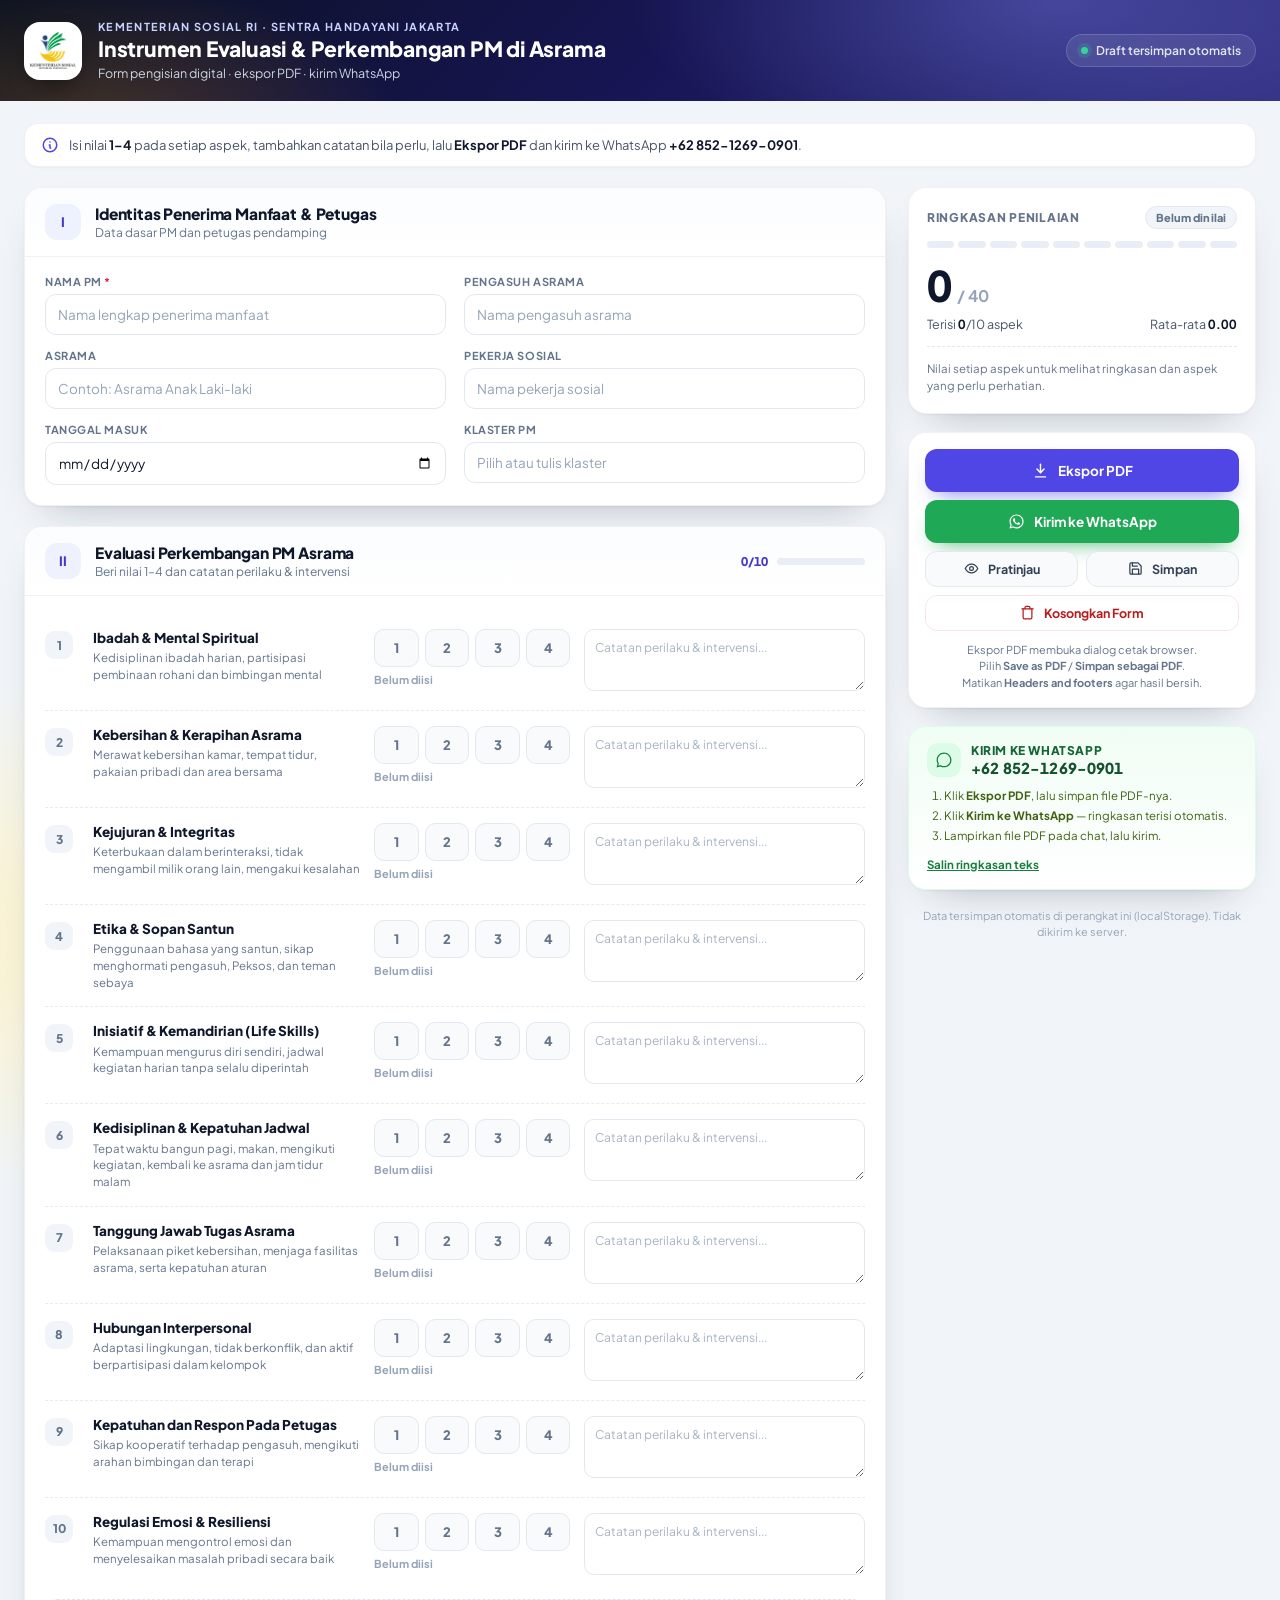
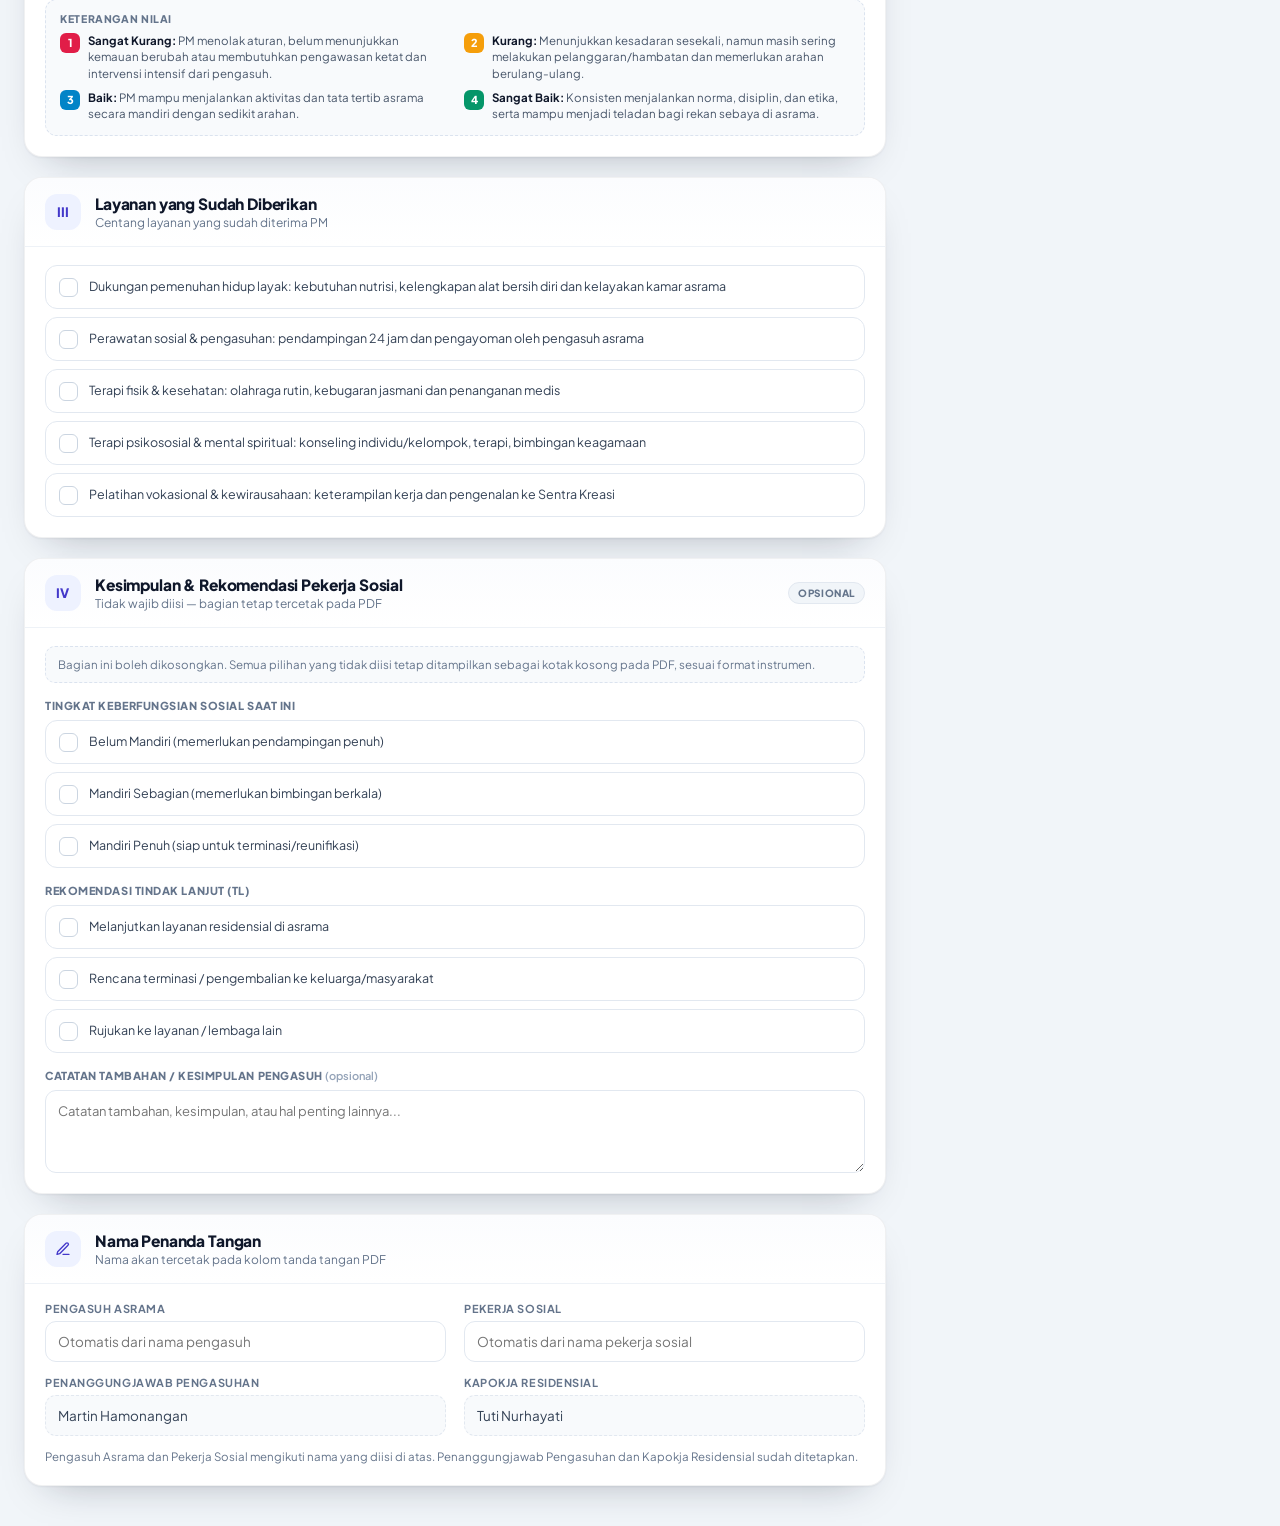
==== commit 6cfb3ff8: "Add files via upload" ====
--- a/form-instrumen.html
+++ b/form-instrumen.html
@@ -5,544 +5,11 @@
 <meta name="viewport" content="width=device-width, initial-scale=1.0">
 <meta name="color-scheme" content="light">
 <title>Form Instrumen Perkembangan PM - Sentra Handayani</title>
+<link rel="icon" href="[data-uri]">
 <link rel="preconnect" href="https://fonts.googleapis.com">
 <link rel="preconnect" href="https://fonts.gstatic.com" crossorigin>
 <link href="https://fonts.googleapis.com/css2?family=Plus+Jakarta+Sans:wght@400;500;600;700;800&display=swap" rel="stylesheet">
-<style>
-:root{
-  --bg:#f1f5f9;
-  --card:#ffffff;
-  --ink:#0f172a;
-  --muted:#64748b;
-  --line:#e2e8f0;
-  --brand:#4338ca;
-  --brand-600:#4f46e5;
-  --brand-700:#4338ca;
-  --brand-50:#eef2ff;
-  --gold:#f59e0b;
-  --green:#16a34a;
-  --green-600:#15803d;
-  --r1:#e11d48;
-  --r2:#f59e0b;
-  --r3:#0284c7;
-  --r4:#059669;
-  --radius:18px;
-  --shadow:0 1px 2px rgba(15,23,42,.05), 0 18px 40px -24px rgba(15,23,42,.35);
-}
-*{box-sizing:border-box}
-html,body{margin:0}
-body{
-  font-family:'Plus Jakarta Sans', ui-sans-serif, system-ui, -apple-system, 'Segoe UI', Roboto, Arial, sans-serif;
-  color:var(--ink);
-  background:
-    radial-gradient(1100px 520px at 100% -10%, #e0e7ff 0%, rgba(224,231,255,0) 62%),
-    radial-gradient(900px 480px at -10% 30%, #fef3c7 0%, rgba(254,243,199,0) 55%),
-    var(--bg);
-  min-height:100vh;
-  -webkit-font-smoothing:antialiased;
-}
-button{font-family:inherit}
-a{color:inherit}
-body.modal-open{overflow:hidden}
-
-/* ---------- HEADER ---------- */
-.site-head{
-  background:linear-gradient(135deg,#0b1220 0%,#171554 52%,#312e81 100%);
-  color:#fff;
-  position:relative;
-  overflow:hidden;
-}
-.site-head::after{
-  content:"";
-  position:absolute; inset:0;
-  background:
-    radial-gradient(600px 240px at 82% 0%, rgba(129,140,248,.35), transparent 70%),
-    radial-gradient(420px 200px at 8% 120%, rgba(245,158,11,.22), transparent 70%);
-  pointer-events:none;
-}
-.head-inner{
-  position:relative; z-index:1;
-  max-width:1400px; margin:0 auto;
-  padding:20px 24px;
-  display:flex; align-items:center; gap:18px; flex-wrap:wrap;
-}
-.brand{display:flex; align-items:center; gap:16px; min-width:0; flex:1}
-.brand-logo{
-  flex:none; width:58px; height:58px; border-radius:16px;
-  background:#fff; display:flex; align-items:center; justify-content:center;
-  box-shadow:0 10px 24px -10px rgba(0,0,0,.65);
-  padding:6px;
-}
-.brand-logo img{max-width:100%; max-height:100%; object-fit:contain; display:block}
-.brand-kicker{
-  margin:0 0 3px; font-size:11px; font-weight:700; letter-spacing:.12em;
-  text-transform:uppercase; color:#c7d2fe;
-}
-.brand h1{
-  margin:0; font-size:21px; line-height:1.2; font-weight:800; letter-spacing:-.01em;
-}
-.brand-sub{margin:4px 0 0; font-size:12.5px; color:#cbd5e1}
-.head-status{
-  display:flex; align-items:center; gap:8px;
-  padding:8px 14px; border-radius:999px;
-  background:rgba(255,255,255,.09);
-  border:1px solid rgba(255,255,255,.16);
-  font-size:12px; font-weight:600; color:#e2e8f0;
-  backdrop-filter:blur(6px);
-  white-space:nowrap;
-}
-.status-dot{width:7px;height:7px;border-radius:50%;background:#34d399;box-shadow:0 0 0 4px rgba(52,211,153,.16)}
-.status-dot.is-saving{background:#fbbf24;box-shadow:0 0 0 4px rgba(251,191,36,.16)}
-
-/* ---------- LAYOUT ---------- */
-.app-main{max-width:1400px;margin:0 auto;padding:22px 24px 40px}
-.hint-bar{
-  display:flex; align-items:center; gap:10px;
-  background:#fff; border:1px solid rgba(15,23,42,.06);
-  border-radius:14px; padding:12px 16px; margin-bottom:20px;
-  box-shadow:0 1px 2px rgba(15,23,42,.04);
-  font-size:13px; color:#475569;
-}
-.hint-bar svg{flex:none; color:var(--brand-600)}
-.hint-bar b{color:var(--ink)}
-.layout{
-  display:grid;
-  grid-template-columns:minmax(0,1fr) 348px;
-  gap:22px;
-  align-items:start;
-}
-.form-col{display:flex; flex-direction:column; gap:20px; min-width:0}
-.side-col{display:flex; flex-direction:column; gap:18px; position:sticky; top:20px}
-
-/* ---------- CARDS ---------- */
-.card{
-  background:var(--card);
-  border:1px solid rgba(15,23,42,.06);
-  border-radius:var(--radius);
-  box-shadow:var(--shadow);
-  overflow:hidden;
-}
-.card-head{
-  display:flex; align-items:center; gap:14px;
-  padding:16px 20px;
-  border-bottom:1px solid #eef2f7;
-  background:linear-gradient(180deg,#fbfcfe,#fff);
-}
-.step{
-  flex:none; width:36px; height:36px; border-radius:12px;
-  display:flex; align-items:center; justify-content:center;
-  background:var(--brand-50); color:var(--brand-700);
-  font-weight:800; font-size:13px; letter-spacing:.02em;
-}
-.card-head h2{margin:0; font-size:15.5px; font-weight:800; letter-spacing:-.01em}
-.card-head p{margin:2px 0 0; font-size:12px; color:var(--muted)}
-.card-body{padding:18px 20px 20px}
-.mini-progress{margin-left:auto; display:flex; align-items:center; gap:9px; flex:none}
-.mini-progress span{font-size:12px; font-weight:800; color:var(--brand-700); font-variant-numeric:tabular-nums}
-.mini-bar{width:88px; height:7px; border-radius:999px; background:#e9edf5; overflow:hidden}
-.mini-bar i{display:block; height:100%; width:0%; border-radius:999px; background:linear-gradient(90deg,#6366f1,#8b5cf6); transition:width .25s ease}
-
-/* ---------- FIELDS ---------- */
-.grid-2{display:grid; grid-template-columns:1fr 1fr; gap:14px 18px}
-.field{display:flex; flex-direction:column; gap:6px; min-width:0}
-.field label{font-size:11px; font-weight:700; letter-spacing:.05em; text-transform:uppercase; color:#64748b}
-.field .req{color:var(--r1)}
-.field input, .field select{
-  width:100%; padding:11px 12px;
-  border:1px solid var(--line); border-radius:11px;
-  background:#fff; color:var(--ink);
-  font-family:inherit; font-size:13.5px;
-  transition:border-color .15s, box-shadow .15s;
-}
-.field input::placeholder{color:#94a3b8}
-.field input:focus, .field select:focus, textarea:focus{
-  outline:none; border-color:#818cf8;
-  box-shadow:0 0 0 4px rgba(99,102,241,.14);
-}
-
-/* ---------- INDICATORS ---------- */
-.indicators{display:flex; flex-direction:column}
-.ind-row{
-  display:grid;
-  grid-template-columns:34px minmax(0,1fr) 196px minmax(0,1.05fr);
-  gap:14px;
-  padding:15px 0;
-  border-bottom:1px dashed #e6ebf3;
-}
-.ind-row:last-child{border-bottom:none; padding-bottom:4px}
-.ind-no{
-  width:28px; height:28px; border-radius:9px;
-  display:flex; align-items:center; justify-content:center;
-  background:#f1f5f9; color:#64748b; font-weight:800; font-size:12px;
-  margin-top:2px;
-}
-.ind-row.is-scored .ind-no{background:var(--brand-50); color:var(--brand-700)}
-.ind-name{margin:0; font-size:13.5px; font-weight:800; line-height:1.35}
-.ind-desc{margin:3px 0 0; font-size:11.5px; line-height:1.45; color:var(--muted)}
-.ind-score{display:flex; flex-direction:column; gap:6px; min-width:0}
-.rating{display:flex; gap:6px}
-.rating label{position:relative; flex:1; cursor:pointer; min-width:0}
-.rating input{position:absolute; opacity:0; width:1px; height:1px; pointer-events:none}
-.rating span{
-  display:flex; align-items:center; justify-content:center;
-  height:38px; border-radius:10px;
-  border:1px solid var(--line); background:#f8fafc; color:#64748b;
-  font-weight:800; font-size:13px;
-  transition:background .15s, border-color .15s, color .15s, transform .1s;
-  user-select:none;
-}
-.rating label:hover span{border-color:#c7d2fe; background:var(--brand-50); color:var(--brand-700)}
-.rating input:focus-visible + span{outline:2px solid #6366f1; outline-offset:2px}
-.rating label:active span{transform:scale(.97)}
-.rating label[data-value="1"] input:checked + span{background:var(--r1); border-color:var(--r1); color:#fff}
-.rating label[data-value="2"] input:checked + span{background:var(--r2); border-color:var(--r2); color:#fff}
-.rating label[data-value="3"] input:checked + span{background:var(--r3); border-color:var(--r3); color:#fff}
-.rating label[data-value="4"] input:checked + span{background:var(--r4); border-color:var(--r4); color:#fff}
-.score-txt{font-size:11px; font-weight:700; color:#94a3b8; min-height:15px}
-.score-txt.is-scored{color:#475569}
-.ind-note textarea{
-  width:100%; min-height:62px; resize:vertical;
-  border:1px solid var(--line); border-radius:10px;
-  padding:9px 10px; font-family:inherit; font-size:12px; line-height:1.45;
-  color:var(--ink); background:#fff;
-  transition:border-color .15s, box-shadow .15s;
-}
-.ind-note textarea::placeholder{color:#a8b3c4}
-
-/* ---------- LEGEND ---------- */
-.legend{
-  margin-top:16px; padding:12px 14px;
-  background:#f8fafc; border:1px dashed #dbe3ef; border-radius:12px;
-  display:grid; grid-template-columns:1fr 1fr; gap:7px 18px;
-}
-.legend-title{
-  grid-column:1 / -1; font-size:10.5px; font-weight:800; letter-spacing:.06em;
-  text-transform:uppercase; color:#64748b; margin-bottom:1px;
-}
-.legend-item{display:flex; gap:8px; align-items:flex-start; font-size:11.5px; line-height:1.45; color:#475569}
-.legend-num{
-  flex:none; width:20px; height:20px; border-radius:6px;
-  display:flex; align-items:center; justify-content:center;
-  font-size:11px; font-weight:800; color:#fff;
-}
-.legend-item b{color:var(--ink)}
-.ln1{background:var(--r1)} .ln2{background:var(--r2)} .ln3{background:var(--r3)} .ln4{background:var(--r4)}
-
-/* ---------- CHECK LISTS ---------- */
-.check-list{display:flex; flex-direction:column; gap:8px}
-.check-item{
-  display:flex; align-items:flex-start; gap:11px;
-  padding:11px 13px; border:1px solid var(--line); border-radius:12px;
-  background:#fff; cursor:pointer; transition:border-color .15s, background .15s, box-shadow .15s;
-}
-.check-item:hover{border-color:#c7d2fe; background:#fbfbff}
-.check-item input{
-  appearance:none; -webkit-appearance:none;
-  flex:none; width:19px; height:19px; margin:1px 0 0;
-  border:1.5px solid #cbd5e1; border-radius:6px; background:#fff;
-  cursor:pointer; transition:.15s; position:relative;
-}
-.check-item input:checked{background:var(--brand-600); border-color:var(--brand-600)}
-.check-item input:checked::after{
-  content:""; position:absolute; left:5.5px; top:2px;
-  width:4px; height:9px; border:solid #fff; border-width:0 2px 2px 0;
-  transform:rotate(45deg);
-}
-.check-item input:focus-visible{outline:2px solid #6366f1; outline-offset:2px}
-.check-item span{font-size:12.5px; line-height:1.45; color:#334155}
-.check-item:has(input:checked){border-color:#c7d2fe; background:#f5f5ff}
-.radio-list{display:grid; grid-template-columns:1fr; gap:8px}
-.sub-head{
-  margin:16px 0 8px; font-size:11px; font-weight:800; letter-spacing:.05em;
-  text-transform:uppercase; color:#64748b;
-}
-.sub-head:first-child{margin-top:0}
-.opt-badge{
-  margin-left:auto; flex:none;
-  padding:4px 9px; border-radius:999px;
-  background:#f1f5f9; color:#64748b; border:1px solid #e2e8f0;
-  font-size:10px; font-weight:800; letter-spacing:.06em; text-transform:uppercase;
-}
-.optional-note{
-  margin:0 0 14px; padding:9px 12px;
-  background:#f8fafc; border:1px dashed #dbe3ef; border-radius:10px;
-  font-size:11.5px; line-height:1.5; color:#64748b;
-}
-
-/* ---------- SIGNATURES ---------- */
-.sign-grid{display:grid; grid-template-columns:1fr 1fr; gap:14px 18px}
-.sign-field{display:flex; flex-direction:column; gap:6px}
-.sign-field label{font-size:11px; font-weight:700; letter-spacing:.05em; text-transform:uppercase; color:#64748b}
-.sign-field input{
-  width:100%; padding:11px 12px; border:1px solid var(--line); border-radius:11px;
-  font-family:inherit; font-size:13.5px; background:#fff;
-}
-.sign-field input:focus{outline:none; border-color:#818cf8; box-shadow:0 0 0 4px rgba(99,102,241,.14)}
-.sign-field input[readonly]{background:#f8fafc; color:#334155; cursor:not-allowed; border-style:dashed}
-.sign-hint{margin:12px 0 0; font-size:11.5px; color:var(--muted); line-height:1.5}
-
-/* ---------- SIDEBAR ---------- */
-.score-card{padding:18px}
-.score-top{display:flex; align-items:center; justify-content:space-between; gap:10px; margin-bottom:12px}
-.score-top h3{margin:0; font-size:12px; font-weight:800; letter-spacing:.06em; text-transform:uppercase; color:#64748b}
-.segments{display:flex; gap:4px; margin-bottom:16px}
-.segments i{flex:1; height:7px; border-radius:99px; background:#e9edf5; transition:background .2s}
-.segments i.f1{background:var(--r1)} .segments i.f2{background:var(--r2)}
-.segments i.f3{background:var(--r3)} .segments i.f4{background:var(--r4)}
-.score-main{display:flex; align-items:baseline; gap:6px}
-.score-main strong{font-size:42px; line-height:1; font-weight:800; letter-spacing:-.03em; font-variant-numeric:tabular-nums}
-.score-main span{font-size:16px; font-weight:700; color:#94a3b8}
-.score-sub{display:flex; align-items:center; justify-content:space-between; gap:10px; margin-top:10px; font-size:12.5px; color:#475569}
-.score-sub b{font-variant-numeric:tabular-nums; color:var(--ink)}
-.badge{
-  display:inline-flex; align-items:center; gap:6px;
-  padding:4px 10px; border-radius:999px;
-  font-size:11px; font-weight:800; letter-spacing:.01em;
-  background:#f1f5f9; color:#64748b; border:1px solid #e2e8f0;
-  white-space:nowrap;
-}
-.badge.tone-rose{background:#fff1f2; color:#be123c; border-color:#fecdd3}
-.badge.tone-amber{background:#fffbeb; color:#b45309; border-color:#fde68a}
-.badge.tone-sky{background:#f0f9ff; color:#0369a1; border-color:#bae6fd}
-.badge.tone-emerald{background:#ecfdf5; color:#047857; border-color:#a7f3d0}
-.low-box{margin-top:14px; padding-top:13px; border-top:1px dashed #e2e8f0; font-size:11.5px; line-height:1.5; color:#64748b}
-.low-box strong{color:var(--ink)}
-.low-box ul{margin:6px 0 0; padding-left:16px}
-.low-box li{margin:2px 0}
-
-.actions-card{padding:16px}
-.btn{
-  display:flex; align-items:center; justify-content:center; gap:9px;
-  width:100%; padding:12px 14px; border-radius:12px;
-  font-size:13.5px; font-weight:700; cursor:pointer;
-  border:1px solid transparent; background:#fff; color:var(--ink);
-  transition:transform .1s, background .15s, border-color .15s, box-shadow .15s;
-  text-decoration:none;
-}
-.btn:active{transform:translateY(1px)}
-.btn svg{flex:none}
-.btn-primary{background:var(--brand-600); color:#fff; box-shadow:0 10px 22px -12px rgba(79,70,229,.9)}
-.btn-primary:hover{background:var(--brand-700)}
-.btn-wa{background:#1fa855; color:#fff; box-shadow:0 10px 22px -12px rgba(22,163,74,.9)}
-.btn-wa:hover{background:#15803d}
-.btn-soft{background:#f8fafc; border-color:var(--line); color:#334155}
-.btn-soft:hover{background:#f1f5f9; border-color:#cbd5e1}
-.btn-row{display:grid; grid-template-columns:1fr 1fr; gap:8px; margin-top:8px}
-.btn-sm{padding:9px 10px; font-size:12.5px}
-.btn-danger{color:#b91c1c; background:#fff; border-color:#fee2e2}
-.btn-danger:hover{background:#fef2f2; border-color:#fecaca}
-.action-note{margin:11px 0 0; font-size:11px; line-height:1.5; color:var(--muted); text-align:center}
-
-.wa-card{padding:16px 18px; background:linear-gradient(180deg,#f0fdf4,#fff); border-color:#dcfce7}
-.wa-head{display:flex; align-items:center; gap:10px; margin-bottom:8px}
-.wa-ico{
-  flex:none; width:34px; height:34px; border-radius:11px;
-  background:#dcfce7; color:#15803d; display:flex; align-items:center; justify-content:center;
-}
-.wa-head h3{margin:0; font-size:12px; font-weight:800; letter-spacing:.05em; text-transform:uppercase; color:#166534}
-.wa-number{margin:0; font-size:15px; font-weight:800; letter-spacing:.01em; color:#14532d; font-variant-numeric:tabular-nums}
-.wa-steps{margin:10px 0 0; padding-left:17px; font-size:11.5px; line-height:1.55; color:#3f6212}
-.wa-steps li{margin:2px 0}
-.link-copy{
-  margin-top:10px; padding:0; border:none; background:none;
-  font-size:11.5px; font-weight:700; color:#15803d; cursor:pointer; text-decoration:underline;
-}
-.foot-note{margin:0; padding:0 4px; font-size:11px; color:#94a3b8; text-align:center; line-height:1.5}
-
-/* ---------- MOBILE BAR ---------- */
-.mobile-bar{
-  display:none;
-  position:fixed; left:0; right:0; bottom:0; z-index:60;
-  padding:10px 14px calc(10px + env(safe-area-inset-bottom));
-  background:rgba(255,255,255,.94);
-  border-top:1px solid var(--line);
-  backdrop-filter:blur(12px);
-  box-shadow:0 -10px 30px -18px rgba(15,23,42,.4);
-}
-.mobile-bar .inner{display:grid; grid-template-columns:1fr 1fr; gap:9px; max-width:640px; margin:0 auto}
-
-/* ---------- MODALS ---------- */
-.modal{
-  position:fixed; inset:0; z-index:120;
-  display:flex; align-items:center; justify-content:center;
-  padding:18px;
-  background:rgba(15,23,42,.55);
-  backdrop-filter:blur(4px);
-}
-.modal[hidden]{display:none}
-.modal-box{
-  background:#fff; border-radius:20px; width:100%; max-width:460px;
-  box-shadow:0 40px 80px -30px rgba(2,6,23,.6);
-  padding:24px; animation:pop .18s ease-out;
-}
-@keyframes pop{from{opacity:0; transform:translateY(8px) scale(.985)} to{opacity:1; transform:none}}
-.modal-title{display:flex; align-items:center; gap:10px; margin:0 0 8px; font-size:16px; font-weight:800}
-.modal-msg{margin:0 0 20px; font-size:13px; line-height:1.6; color:#475569; white-space:pre-line}
-.modal-actions{display:grid; grid-template-columns:1fr 1fr; gap:9px}
-.modal-actions.single{grid-template-columns:1fr}
-
-.preview-box{
-  max-width:900px; padding:0; display:flex; flex-direction:column;
-  max-height:92vh; overflow:hidden;
-}
-.preview-head{
-  display:flex; align-items:center; gap:12px;
-  padding:14px 18px; border-bottom:1px solid var(--line);
-}
-.preview-head h2{margin:0; font-size:14.5px; font-weight:800}
-.preview-head p{margin:1px 0 0; font-size:11.5px; color:var(--muted)}
-.icon-btn{
-  margin-left:auto; flex:none; width:34px; height:34px; border-radius:10px;
-  border:1px solid var(--line); background:#fff; color:#475569;
-  display:flex; align-items:center; justify-content:center; cursor:pointer;
-}
-.icon-btn:hover{background:#f8fafc}
-.preview-body{
-  overflow:auto; padding:18px; background:#eef2f7;
-  -webkit-overflow-scrolling:touch;
-}
-.preview-foot{
-  display:flex; gap:9px; padding:12px 18px; border-top:1px solid var(--line); background:#fff;
-}
-.preview-foot .btn{width:auto; flex:1}
-.preview-foot .btn-primary{flex:1.4}
-.ps-wrap{position:relative; margin:0 auto; max-width:794px}
-
-.toast{
-  position:fixed; left:50%; bottom:24px; transform:translate(-50%,14px);
-  z-index:200; max-width:min(92vw,460px);
-  display:flex; align-items:center; gap:10px;
-  background:#0f172a; color:#e2e8f0;
-  padding:12px 16px; border-radius:12px;
-  font-size:12.5px; font-weight:600; line-height:1.4;
-  opacity:0; pointer-events:none;
-  transition:opacity .2s, transform .2s;
-  box-shadow:0 20px 40px -20px rgba(2,6,23,.9);
-}
-.toast.show{opacity:1; transform:translate(-50%,0); pointer-events:auto}
-.toast .toast-action{
-  margin-left:6px; padding:4px 9px; border-radius:8px;
-  background:rgba(255,255,255,.14); border:1px solid rgba(255,255,255,.2);
-  color:#fff; font-size:11.5px; font-weight:800; cursor:pointer; white-space:nowrap;
-}
-.toast.warn{background:#7c2d12}
-.toast.ok{background:#14532d}
-
-/* =========================================================
-   PRINT SHEET (A4) — mengikuti format PDF instrumen
-   ========================================================= */
-#print-sheet{display:none}
-.ps{
-  width:210mm; min-height:297mm;
-  padding:12mm 13mm;
-  background:#fff; color:#000;
-  font-family:Arial, Helvetica, sans-serif;
-  font-size:8pt; line-height:1.28;
-  box-sizing:border-box;
-}
-.ps *{box-sizing:border-box}
-.ps p{margin:0}
-.ps-title{
-  text-align:center; font-size:11.4pt; font-weight:bold;
-  letter-spacing:.2pt; margin:0 0 9pt;
-}
-.ps .ps-h{
-  font-size:9pt; font-weight:bold; text-decoration:underline;
-  text-underline-offset:1.5pt; margin:8pt 0 4pt;
-}
-.ps-ident{width:100%; border-collapse:collapse; font-size:8pt; table-layout:fixed}
-.ps-ident td{padding:1.4pt 0; vertical-align:top}
-.ps-ident .k{width:20%; white-space:nowrap}
-.ps-ident .c{width:2%}
-.ps-ident .v{width:25%; padding-right:6pt; word-break:break-word}
-.ps-ident .k2{width:23%; white-space:nowrap; padding-left:4pt}
-.ps-ident .v2{width:28%; word-break:break-word}
-.ps-table{width:100%; border-collapse:collapse; table-layout:fixed; font-size:7.3pt}
-.ps-table th, .ps-table td{border:.6pt solid #000; padding:2.2pt 3pt; vertical-align:top}
-.ps-table thead th{background:#ededed; text-align:center; font-size:7.1pt; font-weight:bold; padding:2.6pt 2pt}
-.ps-col-no{width:6%}
-.ps-col-nilai{width:21%}
-.ps-col-catatan{width:27%}
-.ps-no{text-align:center}
-.ps-ind-name{font-weight:bold; font-size:7.4pt; line-height:1.2}
-.ps .ps-ind-desc{font-size:6.7pt; line-height:1.2; margin-top:.8pt}
-.ps-nilai{text-align:center; white-space:nowrap}
-.ps-nbox{
-  display:inline-block; width:13pt; height:12pt; line-height:11.4pt;
-  border:.6pt solid #000; text-align:center; font-size:6.8pt;
-  margin:0 1.2pt; vertical-align:middle;
-}
-.ps-nbox.on{background:#000; color:#fff; font-weight:bold}
-.ps-catatan{font-size:6.8pt; line-height:1.25}
-.ps-legend{margin-top:3.5pt; font-size:6.3pt; line-height:1.32}
-.ps-legend-title{font-size:7.2pt; font-weight:bold; margin-bottom:1pt}
-.ps .ps-legend p{padding-left:8pt; text-indent:-8pt; margin-bottom:.7pt}
-.ps-checks{font-size:7.6pt; line-height:1.4; margin-left:10pt}
-.ps-check{display:flex; align-items:flex-start; gap:4pt; margin-bottom:1.8pt}
-.ps-box{
-  flex:none; display:inline-flex; align-items:center; justify-content:center;
-  width:8.2pt; height:8.2pt; border:.6pt solid #000;
-  font-size:6.4pt; line-height:1; margin-top:.5pt;
-}
-.ps .ps-sub{font-size:7.8pt; font-weight:bold; margin:5pt 0 2.5pt}
-.ps-sign{width:100%; border-collapse:collapse; margin-top:12pt; font-size:7.8pt; table-layout:fixed}
-.ps-sign td{width:50%; padding:0 0 12pt; vertical-align:bottom}
-.ps-sign-row{display:flex; align-items:baseline}
-.ps-sign .role{flex:0 0 45%; white-space:nowrap; padding-right:4pt}
-.ps-sign .name{flex:1; text-align:center; padding-left:2pt}
-
-@media (max-width:1180px){
-  .layout{grid-template-columns:minmax(0,1fr)}
-  .side-col{position:static; display:grid; grid-template-columns:1fr 1fr; gap:16px; align-items:start}
-  .foot-note{grid-column:1 / -1}
-  .ind-row{grid-template-columns:32px minmax(0,1fr) 188px}
-  .ind-note{grid-column:2 / 4}
-}
-@media (max-width:900px){
-  .head-inner{padding:16px 18px}
-  .app-main{padding:16px 16px 30px}
-  .brand h1{font-size:17px}
-  .brand-sub{display:none}
-  .brand-logo{width:48px; height:48px; border-radius:13px}
-  .head-status{font-size:11px; padding:7px 11px}
-  .layout{gap:16px}
-  .form-col{gap:16px}
-  .side-col{grid-template-columns:1fr}
-  .mobile-bar{display:block}
-  body{padding-bottom:76px}
-  .grid-2{grid-template-columns:1fr}
-  .sign-grid{grid-template-columns:1fr}
-  .legend{grid-template-columns:1fr}
-  .ind-row{grid-template-columns:28px minmax(0,1fr); gap:10px}
-  .ind-score{grid-column:2; max-width:280px}
-  .ind-note{grid-column:2}
-  .card-body{padding:16px}
-  .card-head{padding:14px 16px; gap:11px}
-  .step{width:32px; height:32px; border-radius:10px; font-size:12px}
-  .preview-body{padding:10px}
-  .toast{bottom:86px}
-  .score-card{padding:16px}
-}
-@media (max-width:420px){
-  .rating span{height:36px}
-  .score-main strong{font-size:36px}
-}
-
-/* ---------- PRINT ---------- */
-@media print{
-  @page{size:A4; margin:12mm 13mm 10mm}
-  html,body{background:#fff !important; padding:0 !important; margin:0 !important}
-  body > *{display:none !important}
-  body > #print-sheet{display:block !important}
-  #print-sheet .ps{
-    width:auto; min-height:0; padding:0; margin:0;
-    font-size:8pt;
-  }
-  .ps-table tr, .ps-sign, .ps-legend, .ps-checks{break-inside:avoid; page-break-inside:avoid}
-  .ps-table thead{display:table-header-group}
-  *{-webkit-print-color-adjust:exact; print-color-adjust:exact}
-}
-</style>
+    <link rel="stylesheet" href="style.css">
 </head>
 <body>
 
@@ -550,7 +17,7 @@
   <div class="head-inner">
     <div class="brand">
       <div class="brand-logo">
-        <img src="LOGO%20KEMENSOS%20-%207.png" alt="Logo Kementerian Sosial" onerror="this.style.display='none'">
+        <img id="brand-logo-img" src="[data-uri]" alt="Logo Kementerian Sosial" onerror="this.closest('.brand-logo').classList.add('is-fallback')">
       </div>
       <div>
         <p class="brand-kicker">Kementerian Sosial RI &middot; Sentra Handayani Jakarta</p>
@@ -844,797 +311,6 @@
 <!-- AREA CETAK / PDF -->
 <div id="print-sheet" aria-hidden="true"></div>
 
-<script>
-(function(){
-  'use strict';
-
-  var WA_NUMBER = '6285212690901';
-  var WA_DISPLAY = '+62 852-1269-0901';
-  var DRAFT_KEY = 'instrumen-pm-asrama-draft-v1';
-  var TTD_TETAP = {
-    penanggung: 'Martin Hamonangan',
-    kapokja: 'Tuti Nurhayati'
-  };
-
-  var INDIKATOR = [
-    { key:'ibadah',        nama:'Ibadah & Mental Spiritual',        desc:'Kedisiplinan ibadah harian, partisipasi pembinaan rohani dan bimbingan mental' },
-    { key:'kebersihan',    nama:'Kebersihan & Kerapihan Asrama',    desc:'Merawat kebersihan kamar, tempat tidur, pakaian pribadi dan area bersama' },
-    { key:'kejujuran',     nama:'Kejujuran & Integritas',           desc:'Keterbukaan dalam berinteraksi, tidak mengambil milik orang lain, mengakui kesalahan' },
-    { key:'etika',         nama:'Etika & Sopan Santun',             desc:'Penggunaan bahasa yang santun, sikap menghormati pengasuh, Peksos, dan teman sebaya' },
-    { key:'kemandirian',   nama:'Inisiatif & Kemandirian (Life Skills)', desc:'Kemampuan mengurus diri sendiri, jadwal kegiatan harian tanpa selalu diperintah' },
-    { key:'kedisiplinan',  nama:'Kedisiplinan & Kepatuhan Jadwal',  desc:'Tepat waktu bangun pagi, makan, mengikuti kegiatan, kembali ke asrama dan jam tidur malam' },
-    { key:'tanggung_jawab',nama:'Tanggung Jawab Tugas Asrama',      desc:'Pelaksanaan piket kebersihan, menjaga fasilitas asrama, serta kepatuhan aturan' },
-    { key:'interpersonal', nama:'Hubungan Interpersonal',           desc:'Adaptasi lingkungan, tidak berkonflik, dan aktif berpartisipasi dalam kelompok' },
-    { key:'kepatuhan',     nama:'Kepatuhan dan Respon Pada Petugas',desc:'Sikap kooperatif terhadap pengasuh, mengikuti arahan bimbingan dan terapi' },
-    { key:'regulasi_emosi',nama:'Regulasi Emosi & Resiliensi',      desc:'Kemampuan mengontrol emosi dan menyelesaikan masalah pribadi secara baik' }
-  ];
-
-  var SKALA = [
-    { nilai:1, label:'Sangat Kurang', desc:'PM menolak aturan, belum menunjukkan kemauan berubah atau membutuhkan pengawasan ketat dan intervensi intensif dari pengasuh.' },
-    { nilai:2, label:'Kurang',        desc:'Menunjukkan kesadaran sesekali, namun masih sering melakukan pelanggaran/hambatan dan memerlukan arahan berulang-ulang.' },
-    { nilai:3, label:'Baik',          desc:'PM mampu menjalankan aktivitas dan tata tertib asrama secara mandiri dengan sedikit arahan.' },
-    { nilai:4, label:'Sangat Baik',   desc:'Konsisten menjalankan norma, disiplin, dan etika, serta mampu menjadi teladan bagi rekan sebaya di asrama.' }
-  ];
-
-  var LAYANAN = [
-    'Dukungan pemenuhan hidup layak: kebutuhan nutrisi, kelengkapan alat bersih diri dan kelayakan kamar asrama',
-    'Perawatan sosial & pengasuhan: pendampingan 24 jam dan pengayoman oleh pengasuh asrama',
-    'Terapi fisik & kesehatan: olahraga rutin, kebugaran jasmani dan penanganan medis',
-    'Terapi psikososial & mental spiritual: konseling individu/kelompok, terapi, bimbingan keagamaan',
-    'Pelatihan vokasional & kewirausahaan: keterampilan kerja dan pengenalan ke Sentra Kreasi'
-  ];
-
-  var KEBERFUNGSIAN = [
-    'Belum Mandiri (memerlukan pendampingan penuh)',
-    'Mandiri Sebagian (memerlukan bimbingan berkala)',
-    'Mandiri Penuh (siap untuk terminasi/reunifikasi)'
-  ];
-
-  var TINDAK_LANJUT = [
-    'Melanjutkan layanan residensial di asrama',
-    'Rencana terminasi / pengembalian ke keluarga/masyarakat',
-    'Rujukan ke layanan / lembaga lain'
-  ];
-
-  var els = {};
-  var saveTimer = null;
-  var sheetTimer = null;
-  var lastSavedAt = null;
-  var confirmResolver = null;
-  var toastTimer = null;
-
-  function $(id){ return document.getElementById(id); }
-  function esc(v){
-    return String(v == null ? '' : v).replace(/[&<>"']/g, function(c){
-      return { '&':'&amp;', '<':'&lt;', '>':'&gt;', '"':'&quot;', "'":'&#39;' }[c];
-    });
-  }
-  function nl2br(v){ return esc(v).replace(/\r?\n/g, '<br>'); }
-  function pad2(n){ return String(n).padStart(2,'0'); }
-  function nowLabel(){
-    var d = new Date();
-    return pad2(d.getHours()) + ':' + pad2(d.getMinutes());
-  }
-  function formatDateID(iso){
-    if(!iso) return '';
-    var parts = String(iso).split('-');
-    if(parts.length !== 3) return iso;
-    return parts[2] + '/' + parts[1] + '/' + parts[0];
-  }
-  function checkedValues(selector){
-    return Array.prototype.map.call(document.querySelectorAll(selector), function(el){ return el.value; });
-  }
-
-  /* ---------- RENDER STATIS ---------- */
-  function renderIndicators(){
-    els.indicatorList.innerHTML = INDIKATOR.map(function(ind, idx){
-      return '' +
-      '<div class="ind-row" data-row="' + ind.key + '">' +
-        '<div class="ind-no">' + (idx + 1) + '</div>' +
-        '<div>' +
-          '<p class="ind-name">' + esc(ind.nama) + '</p>' +
-          '<p class="ind-desc">' + esc(ind.desc) + '</p>' +
-        '</div>' +
-        '<div class="ind-score">' +
-          '<div class="rating" role="radiogroup" aria-label="Nilai ' + esc(ind.nama) + '">' +
-            SKALA.map(function(sk){
-              return '<label data-value="' + sk.nilai + '" title="' + sk.nilai + ' - ' + esc(sk.label) + '">' +
-                '<input type="radio" name="nilai-' + ind.key + '" value="' + sk.nilai + '">' +
-                '<span>' + sk.nilai + '</span>' +
-              '</label>';
-            }).join('') +
-          '</div>' +
-          '<span class="score-txt" data-score-label="' + ind.key + '">Belum diisi</span>' +
-        '</div>' +
-        '<div class="ind-note">' +
-          '<textarea data-catatan="' + ind.key + '" rows="2" placeholder="Catatan perilaku & intervensi..."></textarea>' +
-        '</div>' +
-      '</div>';
-    }).join('');
-  }
-
-  function renderLists(){
-    els.legend.innerHTML = '<span class="legend-title">Keterangan Nilai</span>' +
-      SKALA.map(function(sk){
-        return '<div class="legend-item"><span class="legend-num ln' + sk.nilai + '">' + sk.nilai + '</span>' +
-          '<span><b>' + esc(sk.label) + ':</b> ' + esc(sk.desc) + '</span></div>';
-      }).join('');
-
-    els.layananList.innerHTML = LAYANAN.map(function(item, i){
-      return '<label class="check-item"><input type="checkbox" data-layanan value="' + esc(item) + '" id="layanan-' + i + '">' +
-        '<span>' + esc(item) + '</span></label>';
-    }).join('');
-
-    els.keberfungsianList.innerHTML = KEBERFUNGSIAN.map(function(item, i){
-      return '<label class="check-item"><input type="checkbox" data-keberfungsian value="' + esc(item) + '" id="keberfungsian-' + i + '">' +
-        '<span>' + esc(item) + '</span></label>';
-    }).join('');
-
-    els.tindakLanjutList.innerHTML = TINDAK_LANJUT.map(function(item, i){
-      return '<label class="check-item"><input type="checkbox" data-tindak-lanjut value="' + esc(item) + '" id="tindak-' + i + '">' +
-        '<span>' + esc(item) + '</span></label>';
-    }).join('');
-  }
-
-  /* ---------- STATE ---------- */
-  function collect(){
-    var nilai = {};
-    var catatan = {};
-    INDIKATOR.forEach(function(ind){
-      nilai[ind.key] = 0;
-      var checked = document.querySelector('input[name="nilai-' + ind.key + '"]:checked');
-      if(checked) nilai[ind.key] = Number(checked.value) || 0;
-      var ta = document.querySelector('[data-catatan="' + ind.key + '"]');
-      catatan[ind.key] = ta ? ta.value.trim() : '';
-    });
-
-    return {
-      identitas: {
-        nama: els.inNama.value.trim(),
-        asrama: els.inAsrama.value.trim(),
-        masuk: els.inMasuk.value,
-        pengasuh: els.inPengasuh.value.trim(),
-        peksos: els.inPeksos.value.trim(),
-        klaster: els.inKlaster.value.trim()
-      },
-      nilai: nilai,
-      catatan: catatan,
-      layanan: Array.prototype.map.call(document.querySelectorAll('[data-layanan]:checked'), function(el){ return el.value; }),
-      keberfungsian: checkedValues('[data-keberfungsian]:checked'),
-      tindakLanjut: checkedValues('[data-tindak-lanjut]:checked'),
-      catatanTambahan: els.inCatatan.value.trim(),
-      ttd: {
-        pengasuh: els.ttdPengasuh.value.trim(),
-        peksos: els.ttdPeksos.value.trim(),
-        penanggung: TTD_TETAP.penanggung,
-        kapokja: TTD_TETAP.kapokja
-      }
-    };
-  }
-
-  function saveDraft(manual){
-    try {
-      localStorage.setItem(DRAFT_KEY, JSON.stringify({ savedAt: Date.now(), data: collect() }));
-      lastSavedAt = new Date();
-      setStatus('Tersimpan otomatis \u00b7 ' + nowLabel(), false);
-      if(manual) toast('Draft berhasil disimpan di perangkat ini.', 'ok');
-    } catch(e) {
-      setStatus('Gagal menyimpan draft', false);
-    }
-  }
-
-  function scheduleSave(){
-    clearTimeout(saveTimer);
-    setStatus('Menyimpan...', true);
-    saveTimer = setTimeout(function(){ saveDraft(false); }, 450);
-  }
-
-  function restoreDraft(){
-    var raw;
-    try { raw = localStorage.getItem(DRAFT_KEY); } catch(e) { return false; }
-    if(!raw) return false;
-
-    var saved;
-    try { saved = JSON.parse(raw); } catch(e) { return false; }
-    if(!saved || !saved.data) return false;
-
-    var d = saved.data;
-    var id = d.identitas || {};
-    els.inNama.value = id.nama || '';
-    els.inAsrama.value = id.asrama || '';
-    els.inMasuk.value = id.masuk || '';
-    els.inPengasuh.value = id.pengasuh || '';
-    els.inPeksos.value = id.peksos || '';
-    els.inKlaster.value = id.klaster || '';
-
-    INDIKATOR.forEach(function(ind){
-      var v = d.nilai && d.nilai[ind.key] ? String(d.nilai[ind.key]) : '';
-      if(v){
-        var radio = document.querySelector('input[name="nilai-' + ind.key + '"][value="' + v + '"]');
-        if(radio) radio.checked = true;
-      }
-      var ta = document.querySelector('[data-catatan="' + ind.key + '"]');
-      if(ta) ta.value = (d.catatan && d.catatan[ind.key]) || '';
-    });
-
-    Array.prototype.forEach.call(document.querySelectorAll('[data-layanan]'), function(cb){
-      cb.checked = (d.layanan || []).indexOf(cb.value) !== -1;
-    });
-
-    var kebList = Array.isArray(d.keberfungsian) ? d.keberfungsian : (d.keberfungsian ? [d.keberfungsian] : []);
-    Array.prototype.forEach.call(document.querySelectorAll('[data-keberfungsian]'), function(cb){
-      cb.checked = kebList.indexOf(cb.value) !== -1;
-    });
-
-    var tlList = Array.isArray(d.tindakLanjut) ? d.tindakLanjut : (d.tindakLanjut ? [d.tindakLanjut] : []);
-    Array.prototype.forEach.call(document.querySelectorAll('[data-tindak-lanjut]'), function(cb){
-      cb.checked = tlList.indexOf(cb.value) !== -1;
-    });
-
-    els.inCatatan.value = d.catatanTambahan || '';
-    var ttd = d.ttd || {};
-    els.ttdPengasuh.value = ttd.pengasuh || '';
-    els.ttdPeksos.value = ttd.peksos || '';
-    els.ttdPenanggung.value = TTD_TETAP.penanggung;
-    els.ttdKapokja.value = TTD_TETAP.kapokja;
-
-    if(saved.savedAt){
-      var dt = new Date(saved.savedAt);
-      lastSavedAt = dt;
-      setStatus('Draft dimuat \u00b7 ' + pad2(dt.getHours()) + ':' + pad2(dt.getMinutes()), false);
-    }
-    return true;
-  }
-
-  /* ---------- SUMMARY ---------- */
-  function predikatOf(avg){
-    if(avg >= 3.5) return { label:'Sangat Baik', tone:'emerald' };
-    if(avg >= 2.5) return { label:'Baik', tone:'sky' };
-    if(avg >= 1.5) return { label:'Kurang', tone:'amber' };
-    return { label:'Sangat Kurang', tone:'rose' };
-  }
-
-  function updateSummary(){
-    var s = collect();
-    var filled = 0, total = 0;
-    var low = [];
-
-    INDIKATOR.forEach(function(ind){
-      var v = s.nilai[ind.key] || 0;
-      var row = document.querySelector('[data-row="' + ind.key + '"]');
-      var label = document.querySelector('[data-score-label="' + ind.key + '"]');
-      var seg = document.querySelector('[data-seg="' + ind.key + '"]');
-      if(v > 0){
-        filled++;
-        total += v;
-        if(v <= 2) low.push({ nama: ind.nama, nilai: v });
-      }
-      if(row) row.classList.toggle('is-scored', v > 0);
-      if(label){
-        var sk = SKALA.filter(function(x){ return x.nilai === v; })[0];
-        label.textContent = sk ? (v + ' \u00b7 ' + sk.label) : 'Belum diisi';
-        label.classList.toggle('is-scored', v > 0);
-      }
-      if(seg) seg.className = v > 0 ? ('f' + v) : '';
-    });
-
-    var avg = filled > 0 ? total / filled : 0;
-    els.totalScore.textContent = String(total);
-    els.filledCount.textContent = String(filled);
-    els.avgScore.textContent = avg.toFixed(2);
-    els.miniText.textContent = filled + '/10';
-    els.miniBar.style.width = (filled * 10) + '%';
-
-    var badge = els.predikatBadge;
-    badge.className = 'badge';
-    if(filled === 0){
-      badge.textContent = 'Belum dinilai';
-    } else {
-      var p = predikatOf(avg);
-      badge.textContent = p.label;
-      badge.classList.add('tone-' + p.tone);
-    }
-
-    if(low.length === 0){
-      els.lowBox.innerHTML = filled === 0
-        ? 'Nilai setiap aspek untuk melihat ringkasan dan aspek yang perlu perhatian.'
-        : (filled < 10 ? 'Belum ada aspek bernilai kurang dari 3.' : '<strong>Seluruh aspek</strong> berada pada kategori baik (3&ndash;4).');
-    } else {
-      els.lowBox.innerHTML = '<strong>Perlu perhatian:</strong><ul>' +
-        low.map(function(x){ return '<li>' + esc(x.nama) + ' (' + x.nilai + ')</li>'; }).join('') +
-        '</ul>';
-    }
-
-    document.querySelectorAll('.ind-note textarea').forEach(function(ta){
-      ta.style.height = 'auto';
-      ta.style.height = Math.max(62, ta.scrollHeight) + 'px';
-    });
-  }
-
-  /* ---------- PRINT SHEET ---------- */
-  function signatureName(name, fallback){
-    var n = (name || '').trim() || (fallback || '').trim();
-    return n ? '( ' + n + ' )' : '( _____________________ )';
-  }
-
-  function buildPrintContent(){
-    var s = collect();
-    var id = s.identitas;
-    var blank = '&nbsp;';
-
-    var identRow = function(k1, v1, k2, v2){
-      return '<tr>' +
-        '<td class="k">' + esc(k1) + '</td><td class="c">:</td><td class="v">' + (v1 ? esc(v1) : blank) + '</td>' +
-        '<td class="k2">' + esc(k2) + '</td><td class="c">:</td><td class="v2">' + (v2 ? esc(v2) : blank) + '</td>' +
-      '</tr>';
-    };
-
-    var rows = INDIKATOR.map(function(ind, idx){
-      var nilai = s.nilai[ind.key] || 0;
-      var catatan = s.catatan[ind.key] || '';
-      return '<tr>' +
-        '<td class="ps-no">' + (idx + 1) + '</td>' +
-        '<td>' +
-          '<div class="ps-ind-name">' + esc(ind.nama) + '</div>' +
-          '<div class="ps-ind-desc">' + esc(ind.desc) + '</div>' +
-        '</td>' +
-        '<td class="ps-nilai">' + SKALA.map(function(sk){
-          return '<span class="ps-nbox' + (nilai === sk.nilai ? ' on' : '') + '">' + sk.nilai + '</span>';
-        }).join('') + '</td>' +
-        '<td class="ps-catatan">' + (catatan ? nl2br(catatan) : '&nbsp;') + '</td>' +
-      '</tr>';
-    }).join('');
-
-    var checkRow = function(checked, label){
-      return '<div class="ps-check"><span class="ps-box">' + (checked ? '&#10003;' : '') + '</span><span>' + esc(label) + '</span></div>';
-    };
-
-    var ttdPengasuh = signatureName(s.ttd.pengasuh, id.pengasuh);
-    var ttdPeksos = signatureName(s.ttd.peksos, id.peksos);
-    var ttdPenanggung = signatureName(s.ttd.penanggung, '');
-    var ttdKapokja = signatureName(s.ttd.kapokja, '');
-
-    return '' +
-      '<div class="ps-title">INSTRUMEN EVALUASI &amp; PERKEMBANGAN PENERIMA MANFAAT (PM) di ASRAMA</div>' +
-
-      '<p class="ps-h">I. Identitas Penerima Manfaat &amp; Petugas</p>' +
-      '<table class="ps-ident">' +
-        identRow('Nama PM', id.nama, 'Pengasuh Asrama', id.pengasuh) +
-        identRow('Asrama', id.asrama, 'Pekerja Sosial', id.peksos) +
-        identRow('Tanggal Masuk', formatDateID(id.masuk), 'Klaster PM', id.klaster) +
-      '</table>' +
-
-      '<p class="ps-h">II. Evaluasi Perkembangan PM Asrama</p>' +
-      '<table class="ps-table">' +
-        '<thead><tr>' +
-          '<th class="ps-col-no">No</th>' +
-          '<th>Indikator / Aspek Perkembangan</th>' +
-          '<th class="ps-col-nilai">Nilai (1 - 4)</th>' +
-          '<th class="ps-col-catatan">Catatan Perilaku &amp; Intervensi Pengasuh</th>' +
-        '</tr></thead>' +
-        '<tbody>' + rows + '</tbody>' +
-      '</table>' +
-      '<div class="ps-legend">' +
-        '<div class="ps-legend-title">Nilai</div>' +
-        SKALA.map(function(sk){
-          return '<p>&bull; <strong>' + sk.nilai + ' (' + esc(sk.label) + '):</strong> ' + esc(sk.desc) + '</p>';
-        }).join('') +
-      '</div>' +
-
-      '<p class="ps-h">III. Layanan yang Sudah Diberikan:</p>' +
-      '<div class="ps-checks">' +
-        LAYANAN.map(function(item){ return checkRow(s.layanan.indexOf(item) !== -1, item); }).join('') +
-      '</div>' +
-
-      '<p class="ps-h">IV. Kesimpulan &amp; Rekomendasi Pekerja Sosial</p>' +
-      '<p class="ps-sub">Tingkat Keberfungsian Sosial saat ini:</p>' +
-      '<div class="ps-checks">' +
-        KEBERFUNGSIAN.map(function(item){ return checkRow(s.keberfungsian.indexOf(item) !== -1, item); }).join('') +
-      '</div>' +
-      '<p class="ps-sub">Rekomendasi tindak lanjut (TL):</p>' +
-      '<div class="ps-checks">' +
-        TINDAK_LANJUT.map(function(item){ return checkRow(s.tindakLanjut.indexOf(item) !== -1, item); }).join('') +
-      '</div>' +
-      (s.catatanTambahan
-        ? '<p class="ps-sub">Catatan tambahan:</p><p style="font-size:7.6pt;margin-left:10pt;line-height:1.35">' + nl2br(s.catatanTambahan) + '</p>'
-        : '') +
-
-      '<table class="ps-sign">' +
-        '<tr>' +
-          '<td><div class="ps-sign-row"><span class="role">Pengasuh Asrama</span><span class="name">' + esc(ttdPengasuh) + '</span></div></td>' +
-          '<td><div class="ps-sign-row"><span class="role">Pekerja Sosial</span><span class="name">' + esc(ttdPeksos) + '</span></div></td>' +
-        '</tr>' +
-        '<tr>' +
-          '<td><div class="ps-sign-row"><span class="role">Penanggungjawab Pengasuhan</span><span class="name">' + esc(ttdPenanggung) + '</span></div></td>' +
-          '<td><div class="ps-sign-row"><span class="role">Kapokja Residensial</span><span class="name">' + esc(ttdKapokja) + '</span></div></td>' +
-        '</tr>' +
-      '</table>';
-  }
-
-  function refreshPrintSheet(){
-    els.printSheet.innerHTML = '<div class="ps">' + buildPrintContent() + '</div>';
-  }
-
-  function scheduleSheet(){
-    clearTimeout(sheetTimer);
-    sheetTimer = setTimeout(refreshPrintSheet, 250);
-  }
-
-  /* ---------- WHATSAPP ---------- */
-  function buildWaText(){
-    var s = collect();
-    var id = s.identitas;
-    var filled = 0, total = 0;
-    var lines = [];
-
-    lines.push('*INSTRUMEN EVALUASI & PERKEMBANGAN PM DI ASRAMA*');
-    lines.push('Sentra Handayani Jakarta');
-    lines.push('');
-    lines.push('*I. IDENTITAS*');
-    lines.push('Nama PM: ' + (id.nama || '-'));
-    lines.push('Asrama: ' + (id.asrama || '-'));
-    lines.push('Tanggal Masuk: ' + (formatDateID(id.masuk) || '-'));
-    lines.push('Pengasuh Asrama: ' + (id.pengasuh || '-'));
-    lines.push('Pekerja Sosial: ' + (id.peksos || '-'));
-    lines.push('Klaster PM: ' + (id.klaster || '-'));
-    lines.push('');
-    lines.push('*II. EVALUASI PERKEMBANGAN*');
-
-    INDIKATOR.forEach(function(ind, idx){
-      var v = s.nilai[ind.key] || 0;
-      var sk = SKALA.filter(function(x){ return x.nilai === v; })[0];
-      if(v > 0){ filled++; total += v; }
-      lines.push((idx + 1) + '. ' + ind.nama + ': ' + (v > 0 ? '*' + v + '* (' + sk.label + ')' : '_belum dinilai_'));
-      if(s.catatan[ind.key]) lines.push('   _Catatan: ' + s.catatan[ind.key] + '_');
-    });
-
-    var avg = filled > 0 ? total / filled : 0;
-    lines.push('');
-    lines.push('*Total: ' + total + '/40 | Rata-rata: ' + avg.toFixed(2) + (filled > 0 ? ' | Predikat: ' + predikatOf(avg).label : '') + '*');
-
-    lines.push('');
-    lines.push('*III. LAYANAN YANG SUDAH DIBERIKAN*');
-    if(s.layanan.length === 0){
-      lines.push('- Belum ada layanan yang dicentang');
-    } else {
-      s.layanan.forEach(function(item){ lines.push('- ' + item); });
-    }
-
-    lines.push('');
-    lines.push('*IV. KESIMPULAN & REKOMENDASI*');
-    lines.push('Keberfungsian: ' + (s.keberfungsian.length ? s.keberfungsian.join(', ') : '-'));
-    lines.push('Tindak lanjut: ' + (s.tindakLanjut.length ? s.tindakLanjut.join(', ') : '-'));
-    if(s.catatanTambahan) lines.push('Catatan: ' + s.catatanTambahan);
-
-    lines.push('');
-    lines.push('_Dikirim dari Form Instrumen Perkembangan PM - Sentra Handayani._');
-
-    return lines.join('\n');
-  }
-
-  function sendWhatsApp(){
-    var s = collect();
-    if(!s.identitas.nama){
-      toast('Isi Nama PM terlebih dahulu sebelum mengirim.', 'warn');
-      els.inNama.focus();
-      return;
-    }
-    var url = 'https://wa.me/' + WA_NUMBER + '?text=' + encodeURIComponent(buildWaText());
-    window.open(url, '_blank', 'noopener');
-    toast('Membuka WhatsApp ' + WA_DISPLAY + '. Lampirkan file PDF pada chat.', 'ok', 6000);
-  }
-
-  function copySummary(){
-    var text = buildWaText();
-    var done = function(){ toast('Ringkasan teks disalin. Tempel di chat WhatsApp.', 'ok'); };
-    if(navigator.clipboard && navigator.clipboard.writeText){
-      navigator.clipboard.writeText(text).then(done).catch(function(){ fallbackCopy(text, done); });
-    } else {
-      fallbackCopy(text, done);
-    }
-  }
-
-  function fallbackCopy(text, done){
-    var ta = document.createElement('textarea');
-    ta.value = text;
-    ta.style.position = 'fixed';
-    ta.style.opacity = '0';
-    document.body.appendChild(ta);
-    ta.select();
-    try { document.execCommand('copy'); done(); } catch(e) { toast('Gagal menyalin teks.', 'warn'); }
-    document.body.removeChild(ta);
-  }
-
-  /* ---------- EXPORT ---------- */
-  function doPrint(){
-    refreshPrintSheet();
-    closePreview();
-    closeConfirm();
-
-    var nama = collect().identitas.nama || 'PM';
-    var prevTitle = document.title;
-    document.title = 'Instrumen Perkembangan PM - ' + nama;
-
-    var finished = false;
-    var restore = function(){
-      if(finished) return;
-      finished = true;
-      document.title = prevTitle;
-      setTimeout(askWhatsApp, 250);
-    };
-
-    window.addEventListener('afterprint', restore, { once: true });
-    setTimeout(restore, 60000);
-    window.print();
-  }
-
-  function startExport(){
-    var s = collect();
-    if(!s.identitas.nama){
-      toast('Lengkapi Nama PM sebelum ekspor PDF.', 'warn');
-      els.inNama.focus();
-      return;
-    }
-
-    var missing = INDIKATOR.filter(function(ind){ return !s.nilai[ind.key]; });
-    if(missing.length > 0){
-      confirmDialog({
-        title: 'Masih ada nilai kosong',
-        message: 'Ada ' + missing.length + ' indikator yang belum diberi nilai. Tetap ekspor PDF sekarang?',
-        okLabel: 'Tetap Ekspor',
-        cancelLabel: 'Periksa Lagi'
-      }).then(function(ok){ if(ok) doPrint(); });
-      return;
-    }
-    doPrint();
-  }
-
-  function askWhatsApp(){
-    confirmDialog({
-      title: 'PDF selesai diekspor',
-      message: 'Lampirkan file PDF yang baru disimpan ke chat WhatsApp, lalu kirim ke ' + WA_DISPLAY + '.\n\nBuka WhatsApp sekarang?',
-      okLabel: 'Buka WhatsApp',
-      cancelLabel: 'Nanti'
-    }).then(function(ok){ if(ok) sendWhatsApp(); });
-  }
-
-  /* ---------- PREVIEW ---------- */
-  function openPreview(){
-    els.previewBody.innerHTML = '<div class="ps-wrap"><div class="ps">' + buildPrintContent() + '</div></div>';
-    els.previewModal.hidden = false;
-    document.body.classList.add('modal-open');
-    requestAnimationFrame(fitPreview);
-    if(document.fonts && document.fonts.ready) document.fonts.ready.then(fitPreview);
-  }
-
-  function fitPreview(){
-    var wrap = els.previewBody.querySelector('.ps-wrap');
-    if(!wrap) return;
-    var sheet = wrap.querySelector('.ps');
-    if(!sheet) return;
-
-    sheet.style.position = 'absolute';
-    sheet.style.left = '0';
-    sheet.style.top = '0';
-    sheet.style.transformOrigin = 'top left';
-
-    var avail = wrap.clientWidth;
-    var w = 210 * 96 / 25.4;
-    var scale = Math.min(1, avail / w);
-    sheet.style.transform = 'scale(' + scale + ')';
-    wrap.style.height = (sheet.offsetHeight * scale) + 'px';
-  }
-
-  function closePreview(){
-    els.previewModal.hidden = true;
-    els.previewBody.innerHTML = '';
-    document.body.classList.remove('modal-open');
-  }
-
-  /* ---------- CONFIRM ---------- */
-  function confirmDialog(opts){
-    els.confirmTitle.textContent = opts.title || 'Konfirmasi';
-    els.confirmMsg.textContent = opts.message || '';
-    els.confirmOk.textContent = opts.okLabel || 'Lanjut';
-    els.confirmCancel.textContent = opts.cancelLabel || 'Batal';
-    els.confirmModal.hidden = false;
-    document.body.classList.add('modal-open');
-    els.confirmOk.focus();
-
-    return new Promise(function(resolve){
-      confirmResolver = resolve;
-    });
-  }
-
-  function closeConfirm(result){
-    if(els.confirmModal.hidden){
-      return;
-    }
-    els.confirmModal.hidden = true;
-    document.body.classList.remove('modal-open');
-    var fn = confirmResolver;
-    confirmResolver = null;
-    if(fn) fn(!!result);
-  }
-
-  /* ---------- TOAST ---------- */
-  function toast(message, tone, actionLabel, actionFn){
-    els.toastMsg.textContent = message;
-    els.toast.className = 'toast show' + (tone ? ' ' + tone : '');
-    if(actionLabel && actionFn){
-      els.toastAction.hidden = false;
-      els.toastAction.textContent = actionLabel;
-      els.toastAction.onclick = function(){ hideToast(); actionFn(); };
-    } else {
-      els.toastAction.hidden = true;
-      els.toastAction.onclick = null;
-    }
-    clearTimeout(toastTimer);
-    toastTimer = setTimeout(hideToast, actionLabel ? 10000 : 3600);
-  }
-
-  function hideToast(){
-    els.toast.classList.remove('show');
-    clearTimeout(toastTimer);
-  }
-
-  function setStatus(text, saving){
-    els.saveStatus.textContent = text;
-    els.statusDot.classList.toggle('is-saving', !!saving);
-  }
-
-  /* ---------- RESET ---------- */
-  function resetForm(){
-    confirmDialog({
-      title: 'Kosongkan form?',
-      message: 'Semua isian dan draft yang tersimpan di perangkat ini akan dihapus. Tindakan ini tidak bisa dibatalkan.',
-      okLabel: 'Ya, Kosongkan',
-      cancelLabel: 'Batal'
-    }).then(function(ok){
-      if(!ok) return;
-      try { localStorage.removeItem(DRAFT_KEY); } catch(e) {}
-      location.reload();
-    });
-  }
-
-  /* ---------- EVENTS ---------- */
-  function bindEvents(){
-    document.addEventListener('change', function(e){
-      if(e.target.matches('input[name^="nilai-"]') ||
-         e.target.matches('[data-keberfungsian]') ||
-         e.target.matches('[data-tindak-lanjut]') ||
-         e.target.matches('[data-layanan]')){
-        updateSummary();
-        scheduleSave();
-        scheduleSheet();
-      }
-    });
-
-    document.addEventListener('input', function(e){
-      if(e.target.matches('textarea, input[type="text"], input[type="date"]')){
-        updateSummary();
-        scheduleSave();
-        scheduleSheet();
-      }
-    });
-
-    els.btnExport.addEventListener('click', startExport);
-    els.mBtnExport.addEventListener('click', startExport);
-    els.btnWa.addEventListener('click', sendWhatsApp);
-    els.mBtnWa.addEventListener('click', sendWhatsApp);
-    els.btnPreview.addEventListener('click', openPreview);
-    els.btnSave.addEventListener('click', function(){ saveDraft(true); });
-    els.btnReset.addEventListener('click', resetForm);
-    els.btnCopy.addEventListener('click', copySummary);
-
-    els.previewClose.addEventListener('click', closePreview);
-    els.previewCancel.addEventListener('click', closePreview);
-    els.previewExport.addEventListener('click', function(){ closePreview(); setTimeout(doPrint, 80); });
-    els.previewModal.addEventListener('click', function(e){ if(e.target === els.previewModal) closePreview(); });
-
-    els.confirmOk.addEventListener('click', function(){ closeConfirm(true); });
-    els.confirmCancel.addEventListener('click', function(){ closeConfirm(false); });
-    els.confirmModal.addEventListener('click', function(e){ if(e.target === els.confirmModal) closeConfirm(false); });
-
-    document.addEventListener('keydown', function(e){
-      if(e.key === 'Escape'){
-        if(!els.previewModal.hidden) closePreview();
-        else if(!els.confirmModal.hidden) closeConfirm(false);
-      }
-    });
-
-    window.addEventListener('resize', function(){
-      if(!els.previewModal.hidden) fitPreview();
-    });
-
-    window.addEventListener('beforeprint', refreshPrintSheet);
-  }
-
-  /* ---------- INIT ---------- */
-  function init(){
-    els = {
-      indicatorList: $('indicator-list'),
-      legend: $('legend'),
-      layananList: $('layanan-list'),
-      keberfungsianList: $('keberfungsian-list'),
-      tindakLanjutList: $('tindak-lanjut-list'),
-
-      inNama: $('in-nama'),
-      inAsrama: $('in-asrama'),
-      inMasuk: $('in-masuk'),
-      inPengasuh: $('in-pengasuh'),
-      inPeksos: $('in-peksos'),
-      inKlaster: $('in-klaster'),
-      inCatatan: $('in-catatan'),
-
-      ttdPengasuh: $('ttd-pengasuh'),
-      ttdPeksos: $('ttd-peksos'),
-      ttdPenanggung: $('ttd-penanggung'),
-      ttdKapokja: $('ttd-kapokja'),
-
-      totalScore: $('total-score'),
-      avgScore: $('avg-score'),
-      filledCount: $('filled-count'),
-      predikatBadge: $('predikat-badge'),
-      lowBox: $('low-box'),
-      segments: $('segments'),
-      miniText: $('mini-text'),
-      miniBar: $('mini-bar'),
-
-      btnExport: $('btn-export'),
-      btnWa: $('btn-wa'),
-      btnPreview: $('btn-preview'),
-      btnSave: $('btn-save'),
-      btnReset: $('btn-reset'),
-      btnCopy: $('btn-copy'),
-      mBtnExport: $('m-btn-export'),
-      mBtnWa: $('m-btn-wa'),
-
-      previewModal: $('preview-modal'),
-      previewBody: $('preview-body'),
-      previewClose: $('preview-close'),
-      previewCancel: $('preview-cancel'),
-      previewExport: $('preview-export'),
-
-      confirmModal: $('confirm-modal'),
-      confirmTitle: $('confirm-title'),
-      confirmMsg: $('confirm-msg'),
-      confirmOk: $('confirm-ok'),
-      confirmCancel: $('confirm-cancel'),
-
-      toast: $('toast'),
-      toastMsg: $('toast-msg'),
-      toastAction: $('toast-action'),
-
-      saveStatus: $('save-status'),
-      statusDot: $('status-dot'),
-      printSheet: $('print-sheet')
-    };
-
-    renderIndicators();
-    renderLists();
-
-    els.segments.innerHTML = INDIKATOR.map(function(ind){
-      return '<i data-seg="' + ind.key + '"></i>';
-    }).join('');
-
-    bindEvents();
-
-    var restored = restoreDraft();
-    updateSummary();
-    refreshPrintSheet();
-
-    if(!restored){
-      setStatus('Draft tersimpan otomatis', false);
-    }
-  }
-
-  if(document.readyState === 'loading'){
-    document.addEventListener('DOMContentLoaded', init);
-  } else {
-    init();
-  }
-})();
-</script>
+    <script src="app.js"></script>
 </body>
 </html>
--- a/style.css
+++ b/style.css
@@ -0,0 +1,535 @@
+:root{
+  --bg:#f1f5f9;
+  --card:#ffffff;
+  --ink:#0f172a;
+  --muted:#64748b;
+  --line:#e2e8f0;
+  --brand:#4338ca;
+  --brand-600:#4f46e5;
+  --brand-700:#4338ca;
+  --brand-50:#eef2ff;
+  --gold:#f59e0b;
+  --green:#16a34a;
+  --green-600:#15803d;
+  --r1:#e11d48;
+  --r2:#f59e0b;
+  --r3:#0284c7;
+  --r4:#059669;
+  --radius:18px;
+  --shadow:0 1px 2px rgba(15,23,42,.05), 0 18px 40px -24px rgba(15,23,42,.35);
+}
+*{box-sizing:border-box}
+html,body{margin:0}
+body{
+  font-family:'Plus Jakarta Sans', ui-sans-serif, system-ui, -apple-system, 'Segoe UI', Roboto, Arial, sans-serif;
+  color:var(--ink);
+  background:
+    radial-gradient(1100px 520px at 100% -10%, #e0e7ff 0%, rgba(224,231,255,0) 62%),
+    radial-gradient(900px 480px at -10% 30%, #fef3c7 0%, rgba(254,243,199,0) 55%),
+    var(--bg);
+  min-height:100vh;
+  -webkit-font-smoothing:antialiased;
+}
+button{font-family:inherit}
+a{color:inherit}
+body.modal-open{overflow:hidden}
+
+/* ---------- HEADER ---------- */
+.site-head{
+  background:linear-gradient(135deg,#0b1220 0%,#171554 52%,#312e81 100%);
+  color:#fff;
+  position:relative;
+  overflow:hidden;
+}
+.site-head::after{
+  content:"";
+  position:absolute; inset:0;
+  background:
+    radial-gradient(600px 240px at 82% 0%, rgba(129,140,248,.35), transparent 70%),
+    radial-gradient(420px 200px at 8% 120%, rgba(245,158,11,.22), transparent 70%);
+  pointer-events:none;
+}
+.head-inner{
+  position:relative; z-index:1;
+  max-width:1400px; margin:0 auto;
+  padding:20px 24px;
+  display:flex; align-items:center; gap:18px; flex-wrap:wrap;
+}
+.brand{display:flex; align-items:center; gap:16px; min-width:0; flex:1}
+.brand-logo{
+  flex:none; width:58px; height:58px; border-radius:16px;
+  background:#fff; display:flex; align-items:center; justify-content:center;
+  box-shadow:0 10px 24px -10px rgba(0,0,0,.65);
+  padding:6px;
+}
+.brand-logo img{max-width:100%; max-height:100%; object-fit:contain; display:block}
+.brand-logo.is-fallback img{display:none}
+.brand-logo.is-fallback::after{content:'KS'; font-weight:800; font-size:15px; letter-spacing:.04em; color:#0f172a}
+.brand-kicker{
+  margin:0 0 3px; font-size:11px; font-weight:700; letter-spacing:.12em;
+  text-transform:uppercase; color:#c7d2fe;
+}
+.brand h1{
+  margin:0; font-size:21px; line-height:1.2; font-weight:800; letter-spacing:-.01em;
+}
+.brand-sub{margin:4px 0 0; font-size:12.5px; color:#cbd5e1}
+.head-status{
+  display:flex; align-items:center; gap:8px;
+  padding:8px 14px; border-radius:999px;
+  background:rgba(255,255,255,.09);
+  border:1px solid rgba(255,255,255,.16);
+  font-size:12px; font-weight:600; color:#e2e8f0;
+  backdrop-filter:blur(6px);
+  white-space:nowrap;
+}
+.status-dot{width:7px;height:7px;border-radius:50%;background:#34d399;box-shadow:0 0 0 4px rgba(52,211,153,.16)}
+.status-dot.is-saving{background:#fbbf24;box-shadow:0 0 0 4px rgba(251,191,36,.16)}
+
+/* ---------- LAYOUT ---------- */
+.app-main{max-width:1400px;margin:0 auto;padding:22px 24px 40px}
+.hint-bar{
+  display:flex; align-items:center; gap:10px;
+  background:#fff; border:1px solid rgba(15,23,42,.06);
+  border-radius:14px; padding:12px 16px; margin-bottom:20px;
+  box-shadow:0 1px 2px rgba(15,23,42,.04);
+  font-size:13px; color:#475569;
+}
+.hint-bar svg{flex:none; color:var(--brand-600)}
+.hint-bar b{color:var(--ink)}
+.layout{
+  display:grid;
+  grid-template-columns:minmax(0,1fr) 348px;
+  gap:22px;
+  align-items:start;
+}
+.form-col{display:flex; flex-direction:column; gap:20px; min-width:0}
+.side-col{display:flex; flex-direction:column; gap:18px; position:sticky; top:20px}
+
+/* ---------- CARDS ---------- */
+.card{
+  background:var(--card);
+  border:1px solid rgba(15,23,42,.06);
+  border-radius:var(--radius);
+  box-shadow:var(--shadow);
+  overflow:hidden;
+}
+.card-head{
+  display:flex; align-items:center; gap:14px;
+  padding:16px 20px;
+  border-bottom:1px solid #eef2f7;
+  background:linear-gradient(180deg,#fbfcfe,#fff);
+}
+.step{
+  flex:none; width:36px; height:36px; border-radius:12px;
+  display:flex; align-items:center; justify-content:center;
+  background:var(--brand-50); color:var(--brand-700);
+  font-weight:800; font-size:13px; letter-spacing:.02em;
+}
+.card-head h2{margin:0; font-size:15.5px; font-weight:800; letter-spacing:-.01em}
+.card-head p{margin:2px 0 0; font-size:12px; color:var(--muted)}
+.card-body{padding:18px 20px 20px}
+.mini-progress{margin-left:auto; display:flex; align-items:center; gap:9px; flex:none}
+.mini-progress span{font-size:12px; font-weight:800; color:var(--brand-700); font-variant-numeric:tabular-nums}
+.mini-bar{width:88px; height:7px; border-radius:999px; background:#e9edf5; overflow:hidden}
+.mini-bar i{display:block; height:100%; width:0%; border-radius:999px; background:linear-gradient(90deg,#6366f1,#8b5cf6); transition:width .25s ease}
+
+/* ---------- FIELDS ---------- */
+.grid-2{display:grid; grid-template-columns:1fr 1fr; gap:14px 18px}
+.field{display:flex; flex-direction:column; gap:6px; min-width:0}
+.field label{font-size:11px; font-weight:700; letter-spacing:.05em; text-transform:uppercase; color:#64748b}
+.field .req{color:var(--r1)}
+.field input, .field select{
+  width:100%; padding:11px 12px;
+  border:1px solid var(--line); border-radius:11px;
+  background:#fff; color:var(--ink);
+  font-family:inherit; font-size:13.5px;
+  transition:border-color .15s, box-shadow .15s;
+}
+.field input::placeholder{color:#94a3b8}
+.field input:focus, .field select:focus, textarea:focus{
+  outline:none; border-color:#818cf8;
+  box-shadow:0 0 0 4px rgba(99,102,241,.14);
+}
+
+/* ---------- INDICATORS ---------- */
+.indicators{display:flex; flex-direction:column}
+.ind-row{
+  display:grid;
+  grid-template-columns:34px minmax(0,1fr) 196px minmax(0,1.05fr);
+  gap:14px;
+  padding:15px 0;
+  border-bottom:1px dashed #e6ebf3;
+}
+.ind-row:last-child{border-bottom:none; padding-bottom:4px}
+.ind-no{
+  width:28px; height:28px; border-radius:9px;
+  display:flex; align-items:center; justify-content:center;
+  background:#f1f5f9; color:#64748b; font-weight:800; font-size:12px;
+  margin-top:2px;
+}
+.ind-row.is-scored .ind-no{background:var(--brand-50); color:var(--brand-700)}
+.ind-name{margin:0; font-size:13.5px; font-weight:800; line-height:1.35}
+.ind-desc{margin:3px 0 0; font-size:11.5px; line-height:1.45; color:var(--muted)}
+.ind-score{display:flex; flex-direction:column; gap:6px; min-width:0}
+.rating{display:flex; gap:6px}
+.rating label{position:relative; flex:1; cursor:pointer; min-width:0}
+.rating input{position:absolute; opacity:0; width:1px; height:1px; pointer-events:none}
+.rating span{
+  display:flex; align-items:center; justify-content:center;
+  height:38px; border-radius:10px;
+  border:1px solid var(--line); background:#f8fafc; color:#64748b;
+  font-weight:800; font-size:13px;
+  transition:background .15s, border-color .15s, color .15s, transform .1s;
+  user-select:none;
+}
+.rating label:hover span{border-color:#c7d2fe; background:var(--brand-50); color:var(--brand-700)}
+.rating input:focus-visible + span{outline:2px solid #6366f1; outline-offset:2px}
+.rating label:active span{transform:scale(.97)}
+.rating label[data-value="1"] input:checked + span{background:var(--r1); border-color:var(--r1); color:#fff}
+.rating label[data-value="2"] input:checked + span{background:var(--r2); border-color:var(--r2); color:#fff}
+.rating label[data-value="3"] input:checked + span{background:var(--r3); border-color:var(--r3); color:#fff}
+.rating label[data-value="4"] input:checked + span{background:var(--r4); border-color:var(--r4); color:#fff}
+.score-txt{font-size:11px; font-weight:700; color:#94a3b8; min-height:15px}
+.score-txt.is-scored{color:#475569}
+.ind-note textarea{
+  width:100%; min-height:62px; resize:vertical;
+  border:1px solid var(--line); border-radius:10px;
+  padding:9px 10px; font-family:inherit; font-size:12px; line-height:1.45;
+  color:var(--ink); background:#fff;
+  transition:border-color .15s, box-shadow .15s;
+}
+.ind-note textarea::placeholder{color:#a8b3c4}
+
+/* ---------- LEGEND ---------- */
+.legend{
+  margin-top:16px; padding:12px 14px;
+  background:#f8fafc; border:1px dashed #dbe3ef; border-radius:12px;
+  display:grid; grid-template-columns:1fr 1fr; gap:7px 18px;
+}
+.legend-title{
+  grid-column:1 / -1; font-size:10.5px; font-weight:800; letter-spacing:.06em;
+  text-transform:uppercase; color:#64748b; margin-bottom:1px;
+}
+.legend-item{display:flex; gap:8px; align-items:flex-start; font-size:11.5px; line-height:1.45; color:#475569}
+.legend-num{
+  flex:none; width:20px; height:20px; border-radius:6px;
+  display:flex; align-items:center; justify-content:center;
+  font-size:11px; font-weight:800; color:#fff;
+}
+.legend-item b{color:var(--ink)}
+.ln1{background:var(--r1)} .ln2{background:var(--r2)} .ln3{background:var(--r3)} .ln4{background:var(--r4)}
+
+/* ---------- CHECK LISTS ---------- */
+.check-list{display:flex; flex-direction:column; gap:8px}
+.check-item{
+  display:flex; align-items:flex-start; gap:11px;
+  padding:11px 13px; border:1px solid var(--line); border-radius:12px;
+  background:#fff; cursor:pointer; transition:border-color .15s, background .15s, box-shadow .15s;
+}
+.check-item:hover{border-color:#c7d2fe; background:#fbfbff}
+.check-item input{
+  appearance:none; -webkit-appearance:none;
+  flex:none; width:19px; height:19px; margin:1px 0 0;
+  border:1.5px solid #cbd5e1; border-radius:6px; background:#fff;
+  cursor:pointer; transition:.15s; position:relative;
+}
+.check-item input:checked{background:var(--brand-600); border-color:var(--brand-600)}
+.check-item input:checked::after{
+  content:""; position:absolute; left:5.5px; top:2px;
+  width:4px; height:9px; border:solid #fff; border-width:0 2px 2px 0;
+  transform:rotate(45deg);
+}
+.check-item input:focus-visible{outline:2px solid #6366f1; outline-offset:2px}
+.check-item span{font-size:12.5px; line-height:1.45; color:#334155}
+.check-item:has(input:checked){border-color:#c7d2fe; background:#f5f5ff}
+.radio-list{display:grid; grid-template-columns:1fr; gap:8px}
+.sub-head{
+  margin:16px 0 8px; font-size:11px; font-weight:800; letter-spacing:.05em;
+  text-transform:uppercase; color:#64748b;
+}
+.sub-head:first-child{margin-top:0}
+.opt-badge{
+  margin-left:auto; flex:none;
+  padding:4px 9px; border-radius:999px;
+  background:#f1f5f9; color:#64748b; border:1px solid #e2e8f0;
+  font-size:10px; font-weight:800; letter-spacing:.06em; text-transform:uppercase;
+}
+.optional-note{
+  margin:0 0 14px; padding:9px 12px;
+  background:#f8fafc; border:1px dashed #dbe3ef; border-radius:10px;
+  font-size:11.5px; line-height:1.5; color:#64748b;
+}
+
+/* ---------- SIGNATURES ---------- */
+.sign-grid{display:grid; grid-template-columns:1fr 1fr; gap:14px 18px}
+.sign-field{display:flex; flex-direction:column; gap:6px}
+.sign-field label{font-size:11px; font-weight:700; letter-spacing:.05em; text-transform:uppercase; color:#64748b}
+.sign-field input{
+  width:100%; padding:11px 12px; border:1px solid var(--line); border-radius:11px;
+  font-family:inherit; font-size:13.5px; background:#fff;
+}
+.sign-field input:focus{outline:none; border-color:#818cf8; box-shadow:0 0 0 4px rgba(99,102,241,.14)}
+.sign-field input[readonly]{background:#f8fafc; color:#334155; cursor:not-allowed; border-style:dashed}
+.sign-hint{margin:12px 0 0; font-size:11.5px; color:var(--muted); line-height:1.5}
+
+/* ---------- SIDEBAR ---------- */
+.score-card{padding:18px}
+.score-top{display:flex; align-items:center; justify-content:space-between; gap:10px; margin-bottom:12px}
+.score-top h3{margin:0; font-size:12px; font-weight:800; letter-spacing:.06em; text-transform:uppercase; color:#64748b}
+.segments{display:flex; gap:4px; margin-bottom:16px}
+.segments i{flex:1; height:7px; border-radius:99px; background:#e9edf5; transition:background .2s}
+.segments i.f1{background:var(--r1)} .segments i.f2{background:var(--r2)}
+.segments i.f3{background:var(--r3)} .segments i.f4{background:var(--r4)}
+.score-main{display:flex; align-items:baseline; gap:6px}
+.score-main strong{font-size:42px; line-height:1; font-weight:800; letter-spacing:-.03em; font-variant-numeric:tabular-nums}
+.score-main span{font-size:16px; font-weight:700; color:#94a3b8}
+.score-sub{display:flex; align-items:center; justify-content:space-between; gap:10px; margin-top:10px; font-size:12.5px; color:#475569}
+.score-sub b{font-variant-numeric:tabular-nums; color:var(--ink)}
+.badge{
+  display:inline-flex; align-items:center; gap:6px;
+  padding:4px 10px; border-radius:999px;
+  font-size:11px; font-weight:800; letter-spacing:.01em;
+  background:#f1f5f9; color:#64748b; border:1px solid #e2e8f0;
+  white-space:nowrap;
+}
+.badge.tone-rose{background:#fff1f2; color:#be123c; border-color:#fecdd3}
+.badge.tone-amber{background:#fffbeb; color:#b45309; border-color:#fde68a}
+.badge.tone-sky{background:#f0f9ff; color:#0369a1; border-color:#bae6fd}
+.badge.tone-emerald{background:#ecfdf5; color:#047857; border-color:#a7f3d0}
+.low-box{margin-top:14px; padding-top:13px; border-top:1px dashed #e2e8f0; font-size:11.5px; line-height:1.5; color:#64748b}
+.low-box strong{color:var(--ink)}
+.low-box ul{margin:6px 0 0; padding-left:16px}
+.low-box li{margin:2px 0}
+
+.actions-card{padding:16px}
+.btn{
+  display:flex; align-items:center; justify-content:center; gap:9px;
+  width:100%; padding:12px 14px; border-radius:12px;
+  font-size:13.5px; font-weight:700; cursor:pointer;
+  border:1px solid transparent; background:#fff; color:var(--ink);
+  transition:transform .1s, background .15s, border-color .15s, box-shadow .15s;
+  text-decoration:none;
+}
+.btn:active{transform:translateY(1px)}
+.btn svg{flex:none}
+.btn-primary{background:var(--brand-600); color:#fff; box-shadow:0 10px 22px -12px rgba(79,70,229,.9)}
+.btn-primary:hover{background:var(--brand-700)}
+.btn-wa{background:#1fa855; color:#fff; box-shadow:0 10px 22px -12px rgba(22,163,74,.9)}
+.btn-wa:hover{background:#15803d}
+.btn-soft{background:#f8fafc; border-color:var(--line); color:#334155}
+.btn-soft:hover{background:#f1f5f9; border-color:#cbd5e1}
+.btn-row{display:grid; grid-template-columns:1fr 1fr; gap:8px; margin-top:8px}
+.btn-sm{padding:9px 10px; font-size:12.5px}
+.btn-danger{color:#b91c1c; background:#fff; border-color:#fee2e2}
+.btn-danger:hover{background:#fef2f2; border-color:#fecaca}
+.action-note{margin:11px 0 0; font-size:11px; line-height:1.5; color:var(--muted); text-align:center}
+
+.wa-card{padding:16px 18px; background:linear-gradient(180deg,#f0fdf4,#fff); border-color:#dcfce7}
+.wa-head{display:flex; align-items:center; gap:10px; margin-bottom:8px}
+.wa-ico{
+  flex:none; width:34px; height:34px; border-radius:11px;
+  background:#dcfce7; color:#15803d; display:flex; align-items:center; justify-content:center;
+}
+.wa-head h3{margin:0; font-size:12px; font-weight:800; letter-spacing:.05em; text-transform:uppercase; color:#166534}
+.wa-number{margin:0; font-size:15px; font-weight:800; letter-spacing:.01em; color:#14532d; font-variant-numeric:tabular-nums}
+.wa-steps{margin:10px 0 0; padding-left:17px; font-size:11.5px; line-height:1.55; color:#3f6212}
+.wa-steps li{margin:2px 0}
+.link-copy{
+  margin-top:10px; padding:0; border:none; background:none;
+  font-size:11.5px; font-weight:700; color:#15803d; cursor:pointer; text-decoration:underline;
+}
+.foot-note{margin:0; padding:0 4px; font-size:11px; color:#94a3b8; text-align:center; line-height:1.5}
+
+/* ---------- MOBILE BAR ---------- */
+.mobile-bar{
+  display:none;
+  position:fixed; left:0; right:0; bottom:0; z-index:60;
+  padding:10px 14px calc(10px + env(safe-area-inset-bottom));
+  background:rgba(255,255,255,.94);
+  border-top:1px solid var(--line);
+  backdrop-filter:blur(12px);
+  box-shadow:0 -10px 30px -18px rgba(15,23,42,.4);
+}
+.mobile-bar .inner{display:grid; grid-template-columns:1fr 1fr; gap:9px; max-width:640px; margin:0 auto}
+
+/* ---------- MODALS ---------- */
+.modal{
+  position:fixed; inset:0; z-index:120;
+  display:flex; align-items:center; justify-content:center;
+  padding:18px;
+  background:rgba(15,23,42,.55);
+  backdrop-filter:blur(4px);
+}
+.modal[hidden]{display:none}
+.modal-box{
+  background:#fff; border-radius:20px; width:100%; max-width:460px;
+  box-shadow:0 40px 80px -30px rgba(2,6,23,.6);
+  padding:24px; animation:pop .18s ease-out;
+}
+@keyframes pop{from{opacity:0; transform:translateY(8px) scale(.985)} to{opacity:1; transform:none}}
+.modal-title{display:flex; align-items:center; gap:10px; margin:0 0 8px; font-size:16px; font-weight:800}
+.modal-msg{margin:0 0 20px; font-size:13px; line-height:1.6; color:#475569; white-space:pre-line}
+.modal-actions{display:grid; grid-template-columns:1fr 1fr; gap:9px}
+.modal-actions.single{grid-template-columns:1fr}
+
+.preview-box{
+  max-width:900px; padding:0; display:flex; flex-direction:column;
+  max-height:92vh; overflow:hidden;
+}
+.preview-head{
+  display:flex; align-items:center; gap:12px;
+  padding:14px 18px; border-bottom:1px solid var(--line);
+}
+.preview-head h2{margin:0; font-size:14.5px; font-weight:800}
+.preview-head p{margin:1px 0 0; font-size:11.5px; color:var(--muted)}
+.icon-btn{
+  margin-left:auto; flex:none; width:34px; height:34px; border-radius:10px;
+  border:1px solid var(--line); background:#fff; color:#475569;
+  display:flex; align-items:center; justify-content:center; cursor:pointer;
+}
+.icon-btn:hover{background:#f8fafc}
+.preview-body{
+  overflow:auto; padding:18px; background:#eef2f7;
+  -webkit-overflow-scrolling:touch;
+}
+.preview-foot{
+  display:flex; gap:9px; padding:12px 18px; border-top:1px solid var(--line); background:#fff;
+}
+.preview-foot .btn{width:auto; flex:1}
+.preview-foot .btn-primary{flex:1.4}
+.ps-wrap{position:relative; margin:0 auto; max-width:794px}
+
+.toast{
+  position:fixed; left:50%; bottom:24px; transform:translate(-50%,14px);
+  z-index:200; max-width:min(92vw,460px);
+  display:flex; align-items:center; gap:10px;
+  background:#0f172a; color:#e2e8f0;
+  padding:12px 16px; border-radius:12px;
+  font-size:12.5px; font-weight:600; line-height:1.4;
+  opacity:0; pointer-events:none;
+  transition:opacity .2s, transform .2s;
+  box-shadow:0 20px 40px -20px rgba(2,6,23,.9);
+}
+.toast.show{opacity:1; transform:translate(-50%,0); pointer-events:auto}
+.toast .toast-action{
+  margin-left:6px; padding:4px 9px; border-radius:8px;
+  background:rgba(255,255,255,.14); border:1px solid rgba(255,255,255,.2);
+  color:#fff; font-size:11.5px; font-weight:800; cursor:pointer; white-space:nowrap;
+}
+.toast.warn{background:#7c2d12}
+.toast.ok{background:#14532d}
+
+/* =========================================================
+   PRINT SHEET (A4) — mengikuti format PDF instrumen
+   ========================================================= */
+#print-sheet{display:none}
+.ps{
+  width:210mm; min-height:297mm;
+  padding:12mm 13mm;
+  background:#fff; color:#000;
+  font-family:Arial, Helvetica, sans-serif;
+  font-size:8pt; line-height:1.28;
+  box-sizing:border-box;
+}
+.ps *{box-sizing:border-box}
+.ps p{margin:0}
+.ps-title{
+  text-align:center; font-size:11.4pt; font-weight:bold;
+  letter-spacing:.2pt; margin:0 0 9pt;
+}
+.ps .ps-h{
+  font-size:9pt; font-weight:bold; text-decoration:underline;
+  text-underline-offset:1.5pt; margin:8pt 0 4pt;
+}
+.ps-ident{width:100%; border-collapse:collapse; font-size:8pt; table-layout:fixed}
+.ps-ident td{padding:1.4pt 0; vertical-align:top}
+.ps-ident .k{width:20%; white-space:nowrap}
+.ps-ident .c{width:2%}
+.ps-ident .v{width:25%; padding-right:6pt; word-break:break-word}
+.ps-ident .k2{width:23%; white-space:nowrap; padding-left:4pt}
+.ps-ident .v2{width:28%; word-break:break-word}
+.ps-table{width:100%; border-collapse:collapse; table-layout:fixed; font-size:7.3pt}
+.ps-table th, .ps-table td{border:.6pt solid #000; padding:2.2pt 3pt; vertical-align:top}
+.ps-table thead th{background:#ededed; text-align:center; font-size:7.1pt; font-weight:bold; padding:2.6pt 2pt}
+.ps-col-no{width:6%}
+.ps-col-nilai{width:21%}
+.ps-col-catatan{width:27%}
+.ps-no{text-align:center}
+.ps-ind-name{font-weight:bold; font-size:7.4pt; line-height:1.2}
+.ps .ps-ind-desc{font-size:6.7pt; line-height:1.2; margin-top:.8pt}
+.ps-nilai{text-align:center; white-space:nowrap}
+.ps-nbox{
+  display:inline-block; width:13pt; height:12pt; line-height:11.4pt;
+  border:.6pt solid #000; text-align:center; font-size:6.8pt;
+  margin:0 1.2pt; vertical-align:middle;
+}
+.ps-nbox.on{background:#000; color:#fff; font-weight:bold}
+.ps-catatan{font-size:6.8pt; line-height:1.25}
+.ps-legend{margin-top:3.5pt; font-size:6.3pt; line-height:1.32}
+.ps-legend-title{font-size:7.2pt; font-weight:bold; margin-bottom:1pt}
+.ps .ps-legend p{padding-left:8pt; text-indent:-8pt; margin-bottom:.7pt}
+.ps-checks{font-size:7.6pt; line-height:1.4; margin-left:10pt}
+.ps-check{display:flex; align-items:flex-start; gap:4pt; margin-bottom:1.8pt}
+.ps-box{
+  flex:none; display:inline-flex; align-items:center; justify-content:center;
+  width:8.2pt; height:8.2pt; border:.6pt solid #000;
+  font-size:6.4pt; line-height:1; margin-top:.5pt;
+}
+.ps .ps-sub{font-size:7.8pt; font-weight:bold; margin:5pt 0 2.5pt}
+.ps-sign{width:100%; border-collapse:collapse; margin-top:12pt; font-size:7.8pt; table-layout:fixed}
+.ps-sign td{width:50%; padding:0 0 12pt; vertical-align:bottom}
+.ps-sign-row{display:flex; align-items:baseline}
+.ps-sign .role{flex:0 0 45%; white-space:nowrap; padding-right:4pt}
+.ps-sign .name{flex:1; text-align:center; padding-left:2pt}
+
+@media (max-width:1180px){
+  .layout{grid-template-columns:minmax(0,1fr)}
+  .side-col{position:static; display:grid; grid-template-columns:1fr 1fr; gap:16px; align-items:start}
+  .foot-note{grid-column:1 / -1}
+  .ind-row{grid-template-columns:32px minmax(0,1fr) 188px}
+  .ind-note{grid-column:2 / 4}
+}
+@media (max-width:900px){
+  .head-inner{padding:16px 18px}
+  .app-main{padding:16px 16px 30px}
+  .brand h1{font-size:17px}
+  .brand-sub{display:none}
+  .brand-logo{width:48px; height:48px; border-radius:13px}
+  .head-status{font-size:11px; padding:7px 11px}
+  .layout{gap:16px}
+  .form-col{gap:16px}
+  .side-col{grid-template-columns:1fr}
+  .mobile-bar{display:block}
+  body{padding-bottom:76px}
+  .grid-2{grid-template-columns:1fr}
+  .sign-grid{grid-template-columns:1fr}
+  .legend{grid-template-columns:1fr}
+  .ind-row{grid-template-columns:28px minmax(0,1fr); gap:10px}
+  .ind-score{grid-column:2; max-width:280px}
+  .ind-note{grid-column:2}
+  .card-body{padding:16px}
+  .card-head{padding:14px 16px; gap:11px}
+  .step{width:32px; height:32px; border-radius:10px; font-size:12px}
+  .preview-body{padding:10px}
+  .toast{bottom:86px}
+  .score-card{padding:16px}
+}
+@media (max-width:420px){
+  .rating span{height:36px}
+  .score-main strong{font-size:36px}
+}
+
+/* ---------- PRINT ---------- */
+@media print{
+  @page{size:A4; margin:12mm 13mm 10mm}
+  html,body{background:#fff !important; padding:0 !important; margin:0 !important}
+  body > *{display:none !important}
+  body > #print-sheet{display:block !important}
+  #print-sheet .ps{
+    width:auto; min-height:0; padding:0; margin:0;
+    font-size:8pt;
+  }
+  .ps-table tr, .ps-sign, .ps-legend, .ps-checks{break-inside:avoid; page-break-inside:avoid}
+  .ps-table thead{display:table-header-group}
+  *{-webkit-print-color-adjust:exact; print-color-adjust:exact}
+}
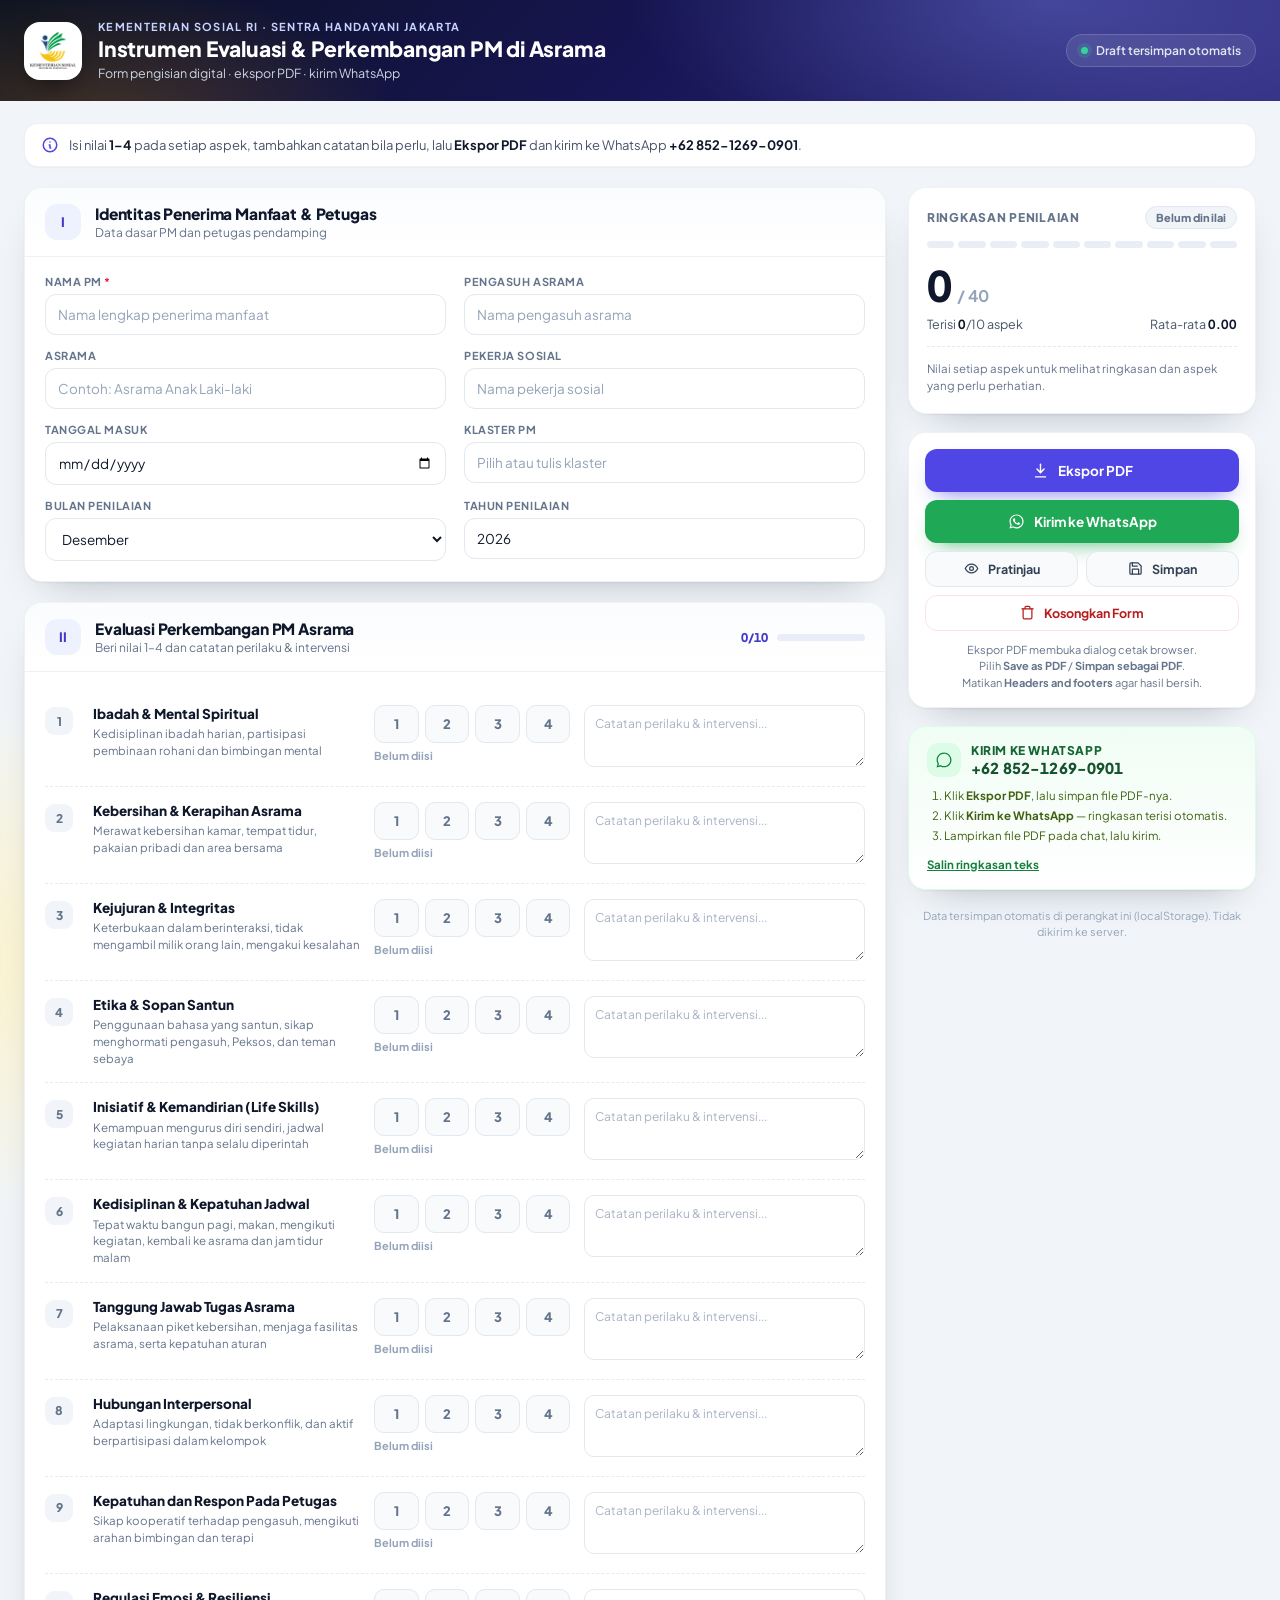
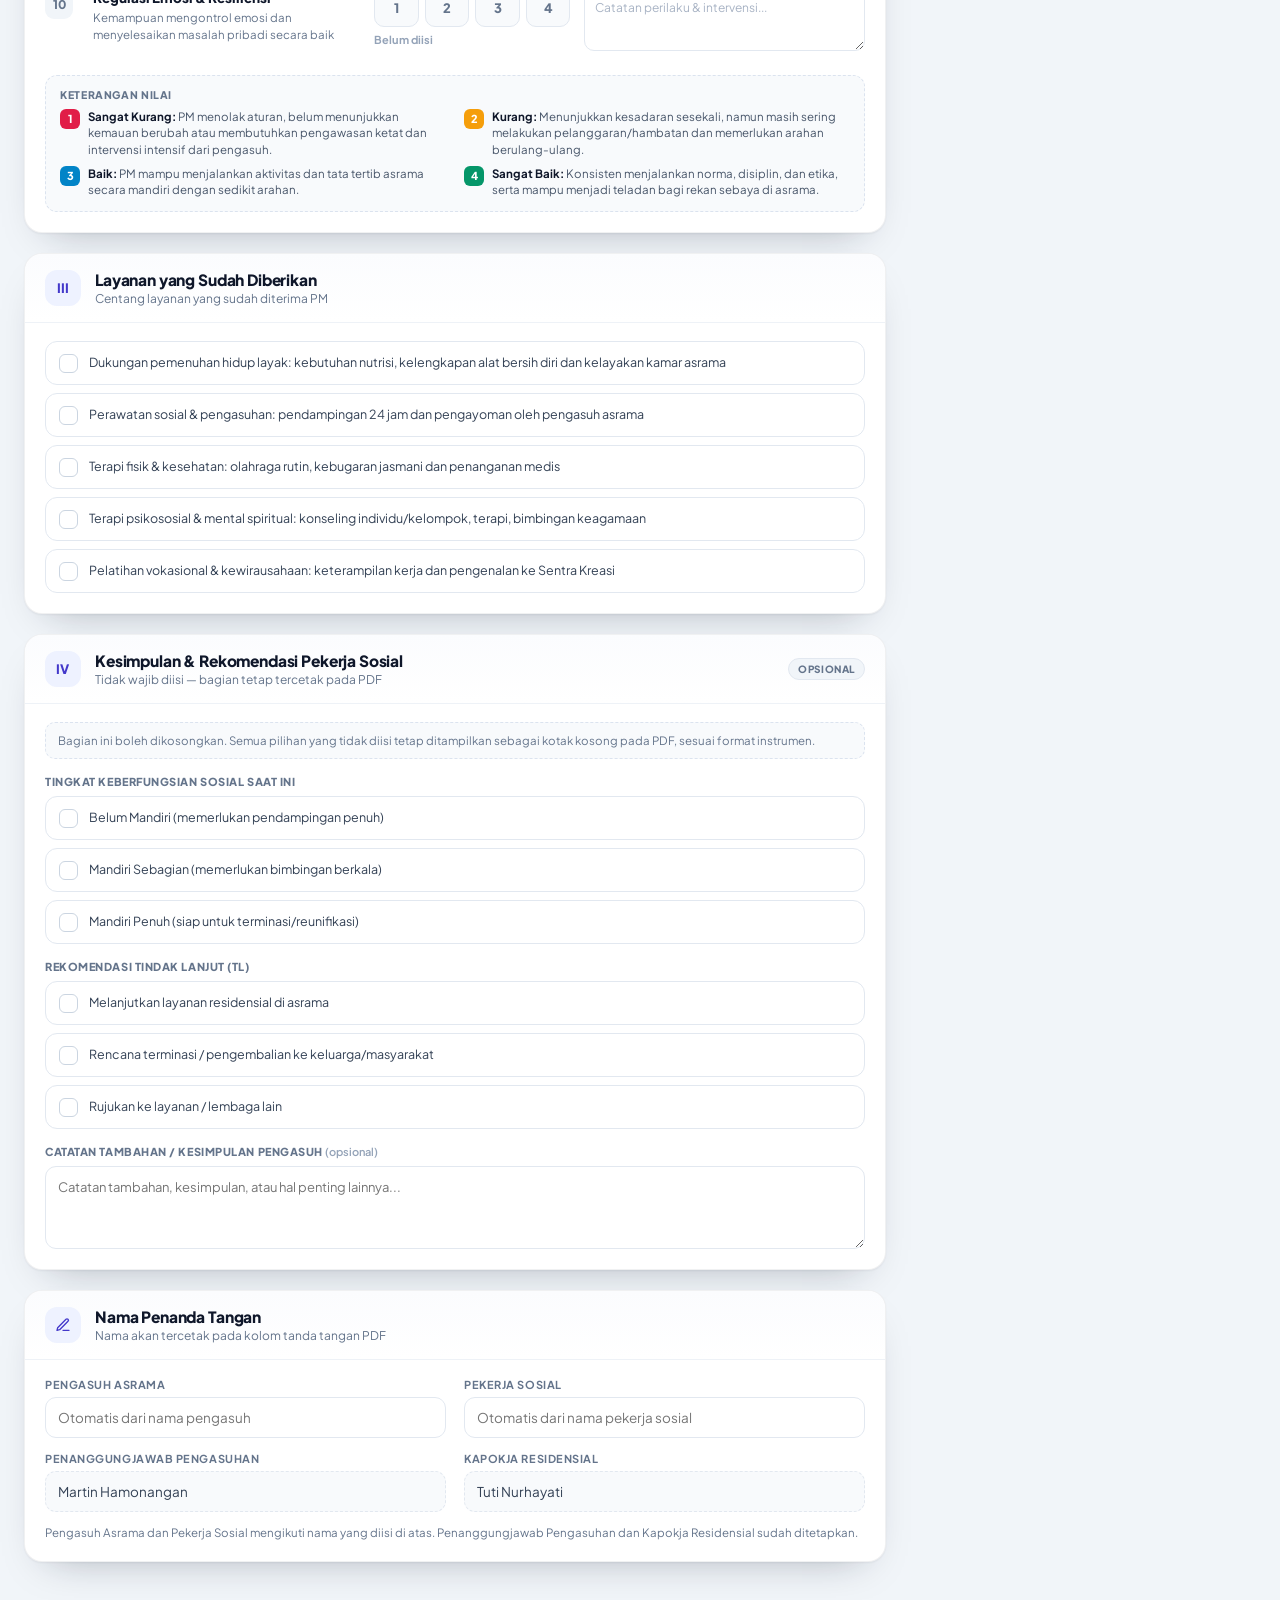
==== commit def487e3: "Add files via upload" ====
--- a/form-instrumen.html
+++ b/form-instrumen.html
@@ -89,6 +89,28 @@
                 <option value="TPPO"></option>
                 <option value="Lanjut Usia"></option>
               </datalist>
+            </div>
+            <div class="field">
+              <label for="in-bulan">Bulan Penilaian</label>
+              <select id="in-bulan">
+                <option value="">-- Pilih Bulan --</option>
+                <option value="Januari">Januari</option>
+                <option value="Februari">Februari</option>
+                <option value="Maret">Maret</option>
+                <option value="April">April</option>
+                <option value="Mei">Mei</option>
+                <option value="Juni">Juni</option>
+                <option value="Juli">Juli</option>
+                <option value="Agustus">Agustus</option>
+                <option value="September">September</option>
+                <option value="Oktober">Oktober</option>
+                <option value="November">November</option>
+                <option value="Desember">Desember</option>
+              </select>
+            </div>
+            <div class="field">
+              <label for="in-tahun">Tahun Penilaian</label>
+              <input id="in-tahun" type="number" min="2020" max="2100" placeholder="Contoh: 2026">
             </div>
           </div>
         </div>
--- a/style.css
+++ b/style.css
@@ -433,6 +433,9 @@
 }
 .ps *{box-sizing:border-box}
 .ps p{margin:0}
+.ps-periode{
+  text-align:right; font-size:7.4pt; font-weight:bold; margin:0 0 3pt;
+}
 .ps-title{
   text-align:center; font-size:11.4pt; font-weight:bold;
   letter-spacing:.2pt; margin:0 0 9pt;
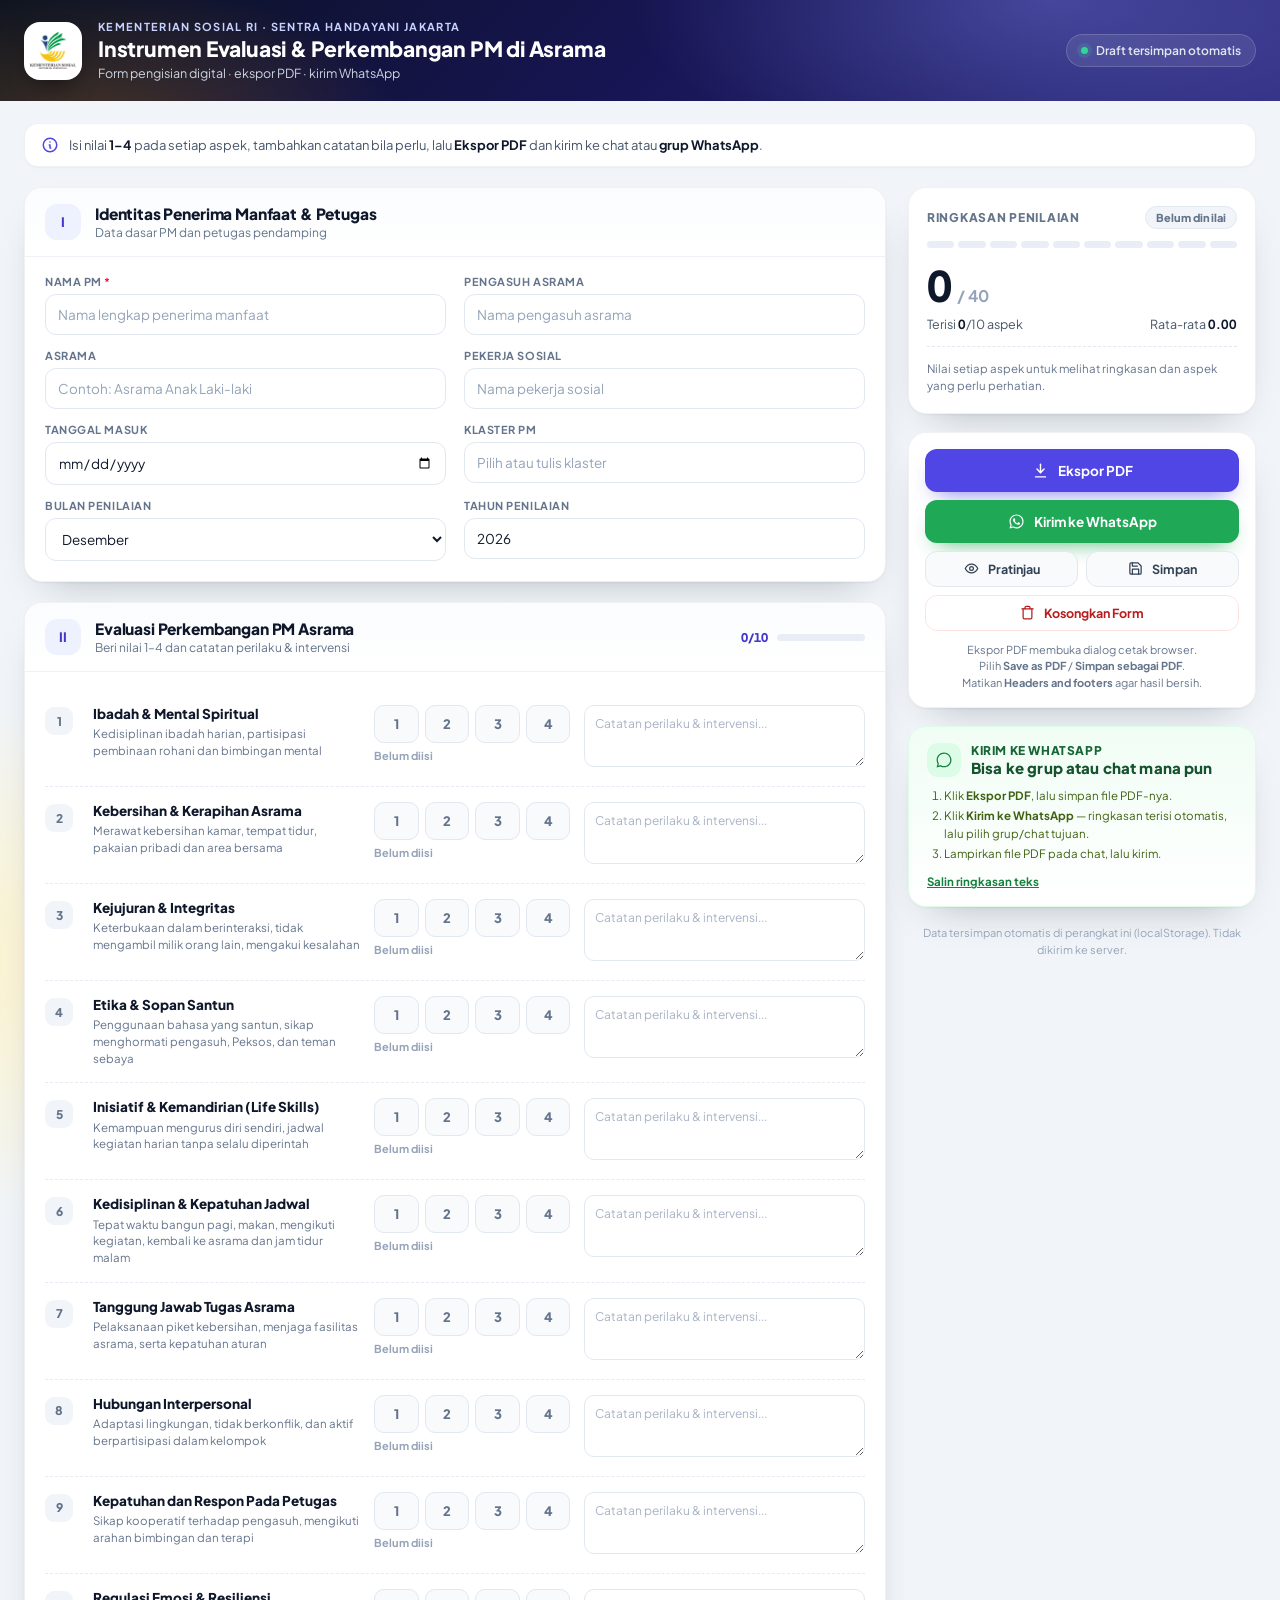
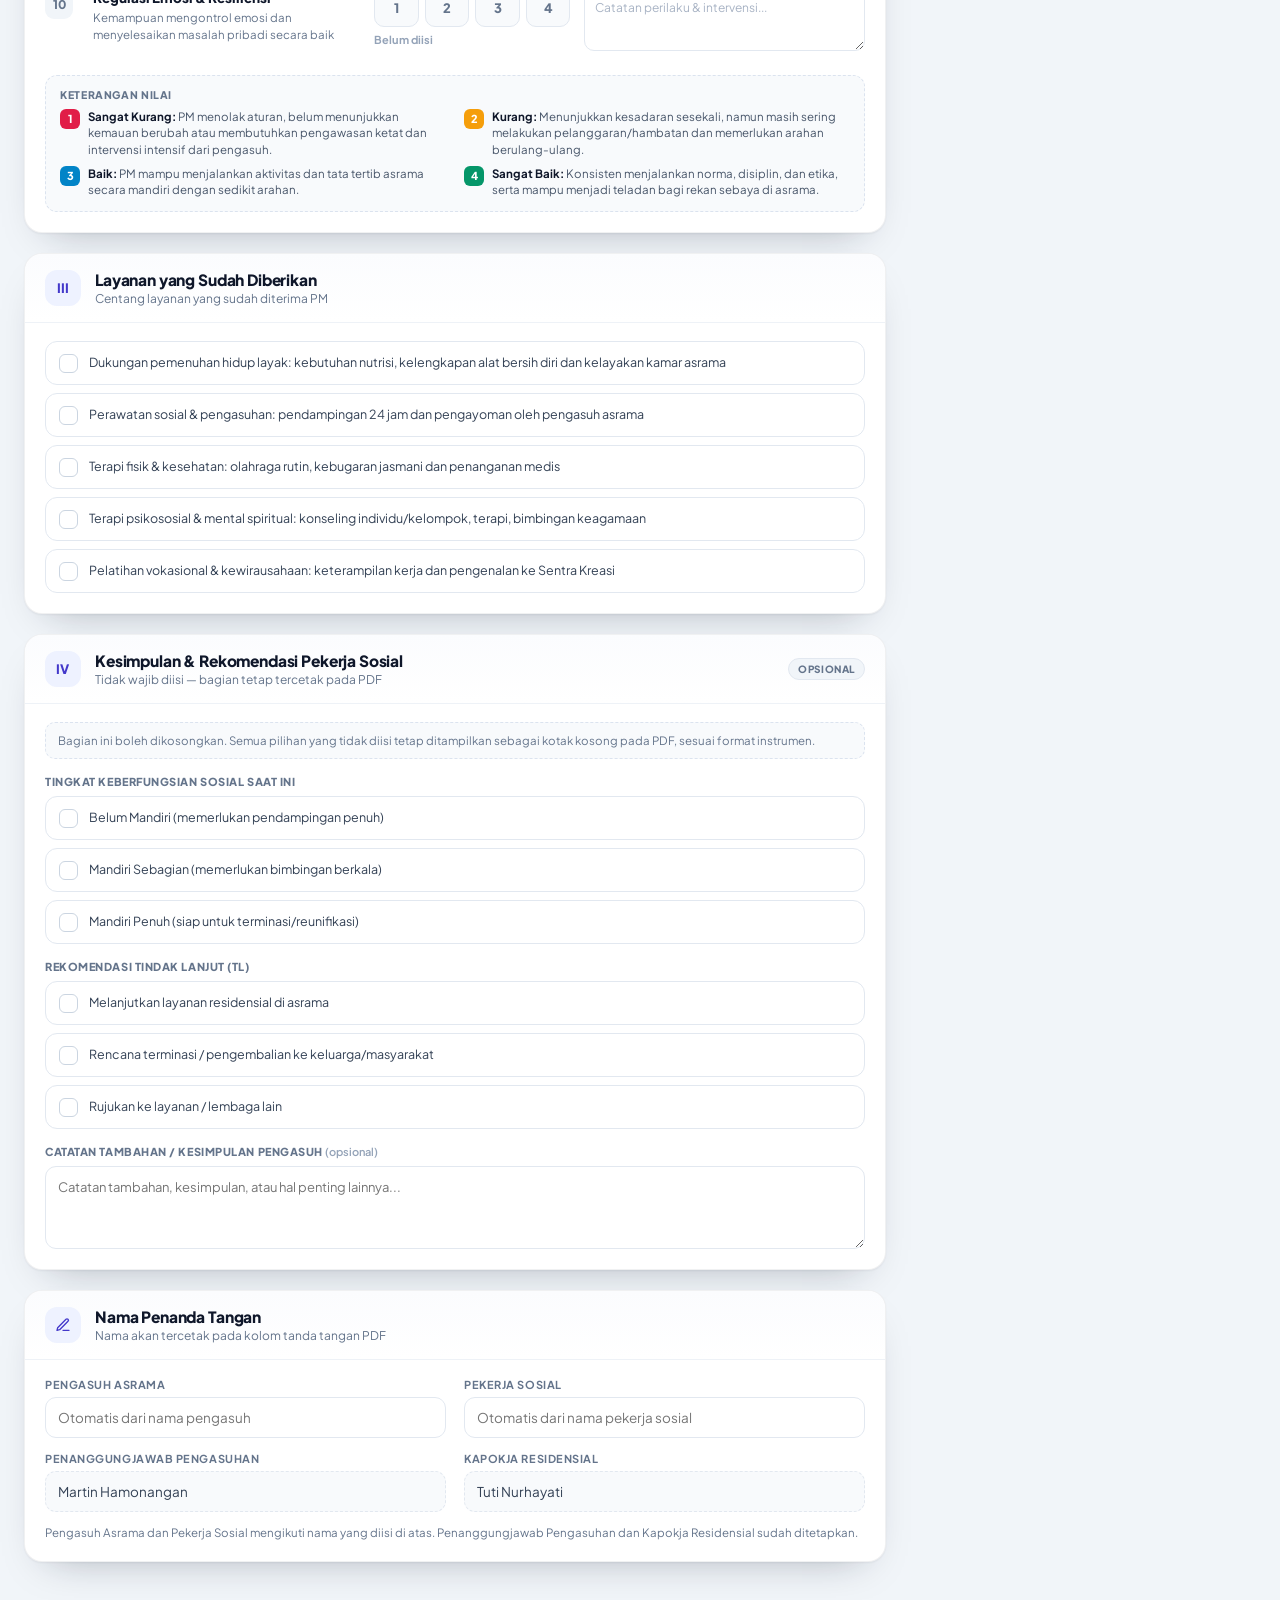
==== commit 8c6e9bac: "Add files via upload" ====
--- a/form-instrumen.html
+++ b/form-instrumen.html
@@ -35,7 +35,7 @@
 <main class="app-main">
   <div class="hint-bar">
     <svg width="18" height="18" viewBox="0 0 24 24" fill="none" stroke="currentColor" stroke-width="2" stroke-linecap="round" stroke-linejoin="round"><circle cx="12" cy="12" r="9"/><path d="M12 8h.01M11 12h1v4h1"/></svg>
-    <span>Isi nilai <b>1&ndash;4</b> pada setiap aspek, tambahkan catatan bila perlu, lalu <b>Ekspor PDF</b> dan kirim ke WhatsApp <b>+62 852-1269-0901</b>.</span>
+    <span>Isi nilai <b>1&ndash;4</b> pada setiap aspek, tambahkan catatan bila perlu, lalu <b>Ekspor PDF</b> dan kirim ke chat atau <b>grup WhatsApp</b>.</span>
   </div>
 
   <div class="layout">
@@ -261,12 +261,12 @@
           </div>
           <div>
             <h3>Kirim ke WhatsApp</h3>
-            <p class="wa-number">+62 852-1269-0901</p>
+            <p class="wa-number">Bisa ke grup atau chat mana pun</p>
           </div>
         </div>
         <ol class="wa-steps">
           <li>Klik <b>Ekspor PDF</b>, lalu simpan file PDF-nya.</li>
-          <li>Klik <b>Kirim ke WhatsApp</b> &mdash; ringkasan terisi otomatis.</li>
+          <li>Klik <b>Kirim ke WhatsApp</b> &mdash; ringkasan terisi otomatis, lalu pilih grup/chat tujuan.</li>
           <li>Lampirkan file PDF pada chat, lalu kirim.</li>
         </ol>
         <button type="button" class="link-copy" id="btn-copy">Salin ringkasan teks</button>
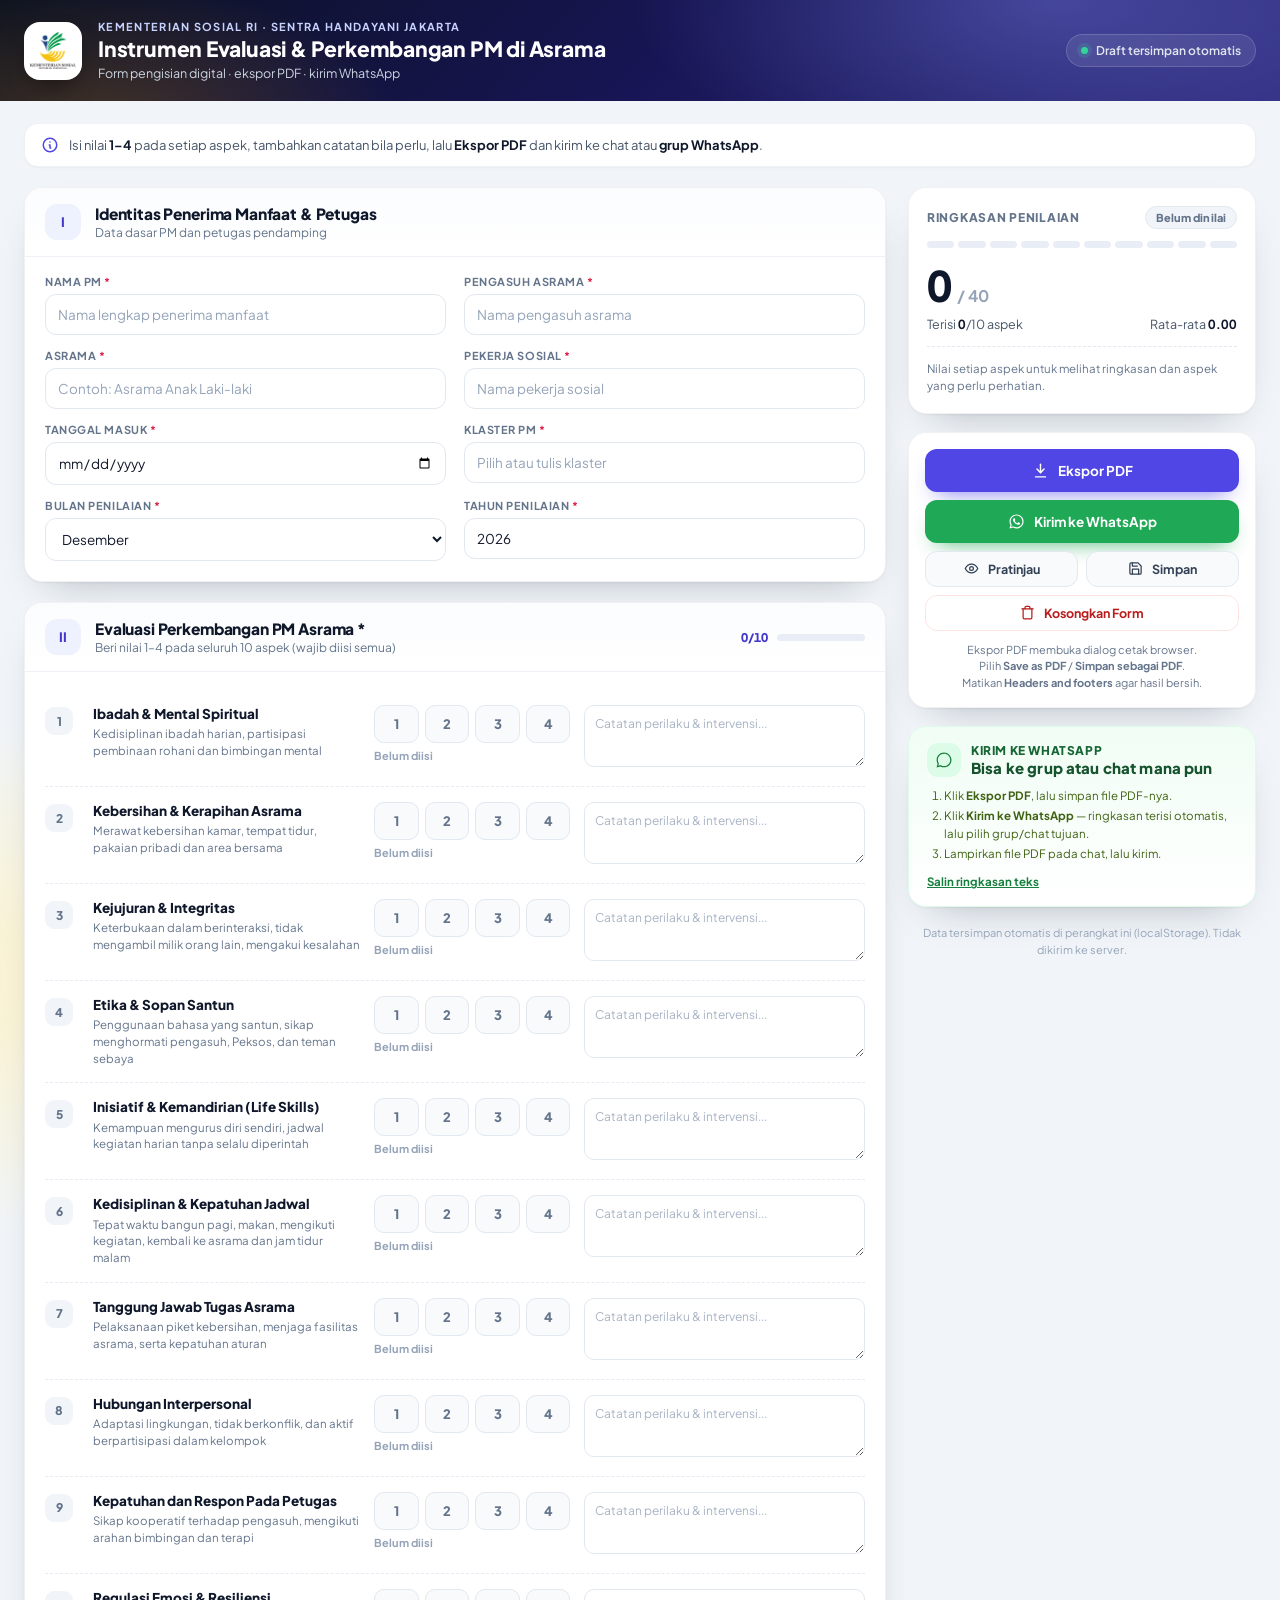
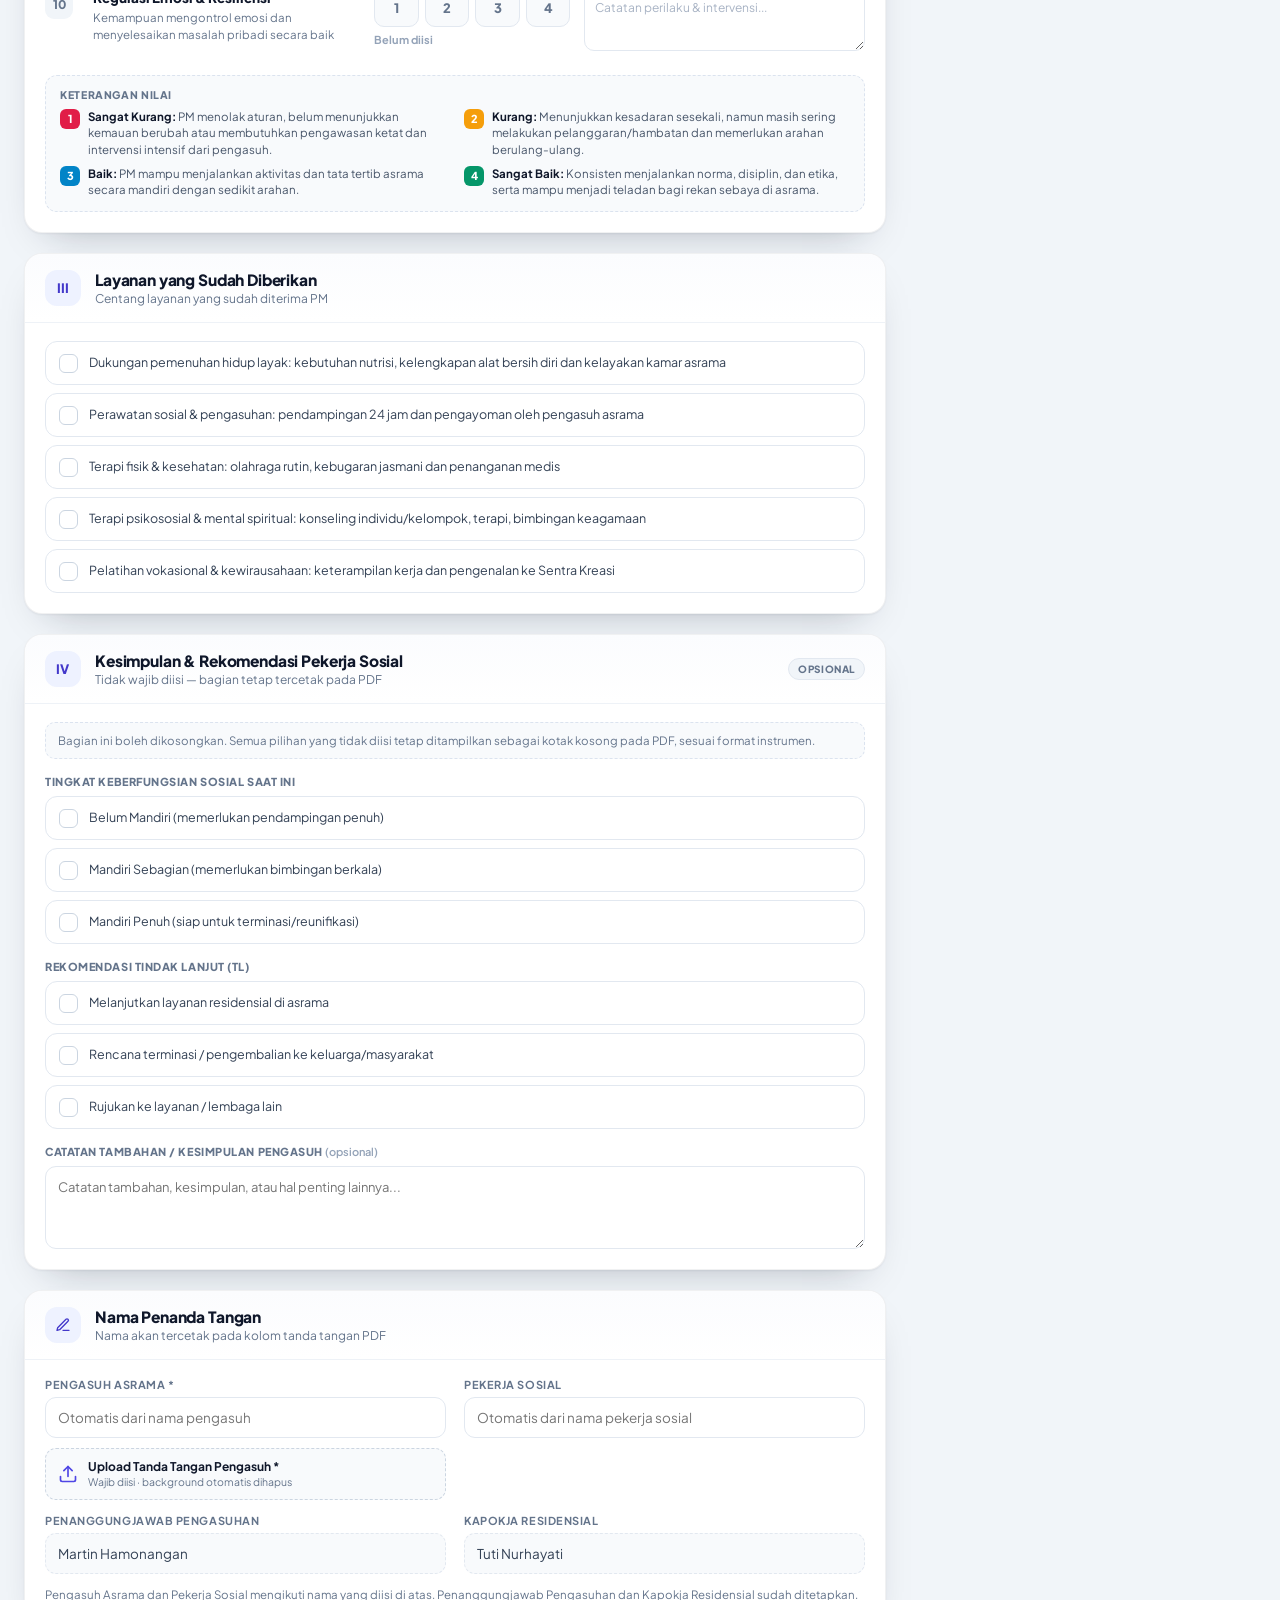
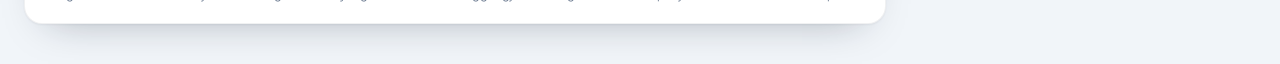
==== commit ff7be754: "Add files via upload" ====
--- a/form-instrumen.html
+++ b/form-instrumen.html
@@ -54,27 +54,27 @@
           <div class="grid-2">
             <div class="field">
               <label for="in-nama">Nama PM <span class="req">*</span></label>
-              <input id="in-nama" type="text" placeholder="Nama lengkap penerima manfaat" autocomplete="off">
-            </div>
-            <div class="field">
-              <label for="in-pengasuh">Pengasuh Asrama</label>
-              <input id="in-pengasuh" type="text" placeholder="Nama pengasuh asrama" autocomplete="off">
-            </div>
-            <div class="field">
-              <label for="in-asrama">Asrama</label>
-              <input id="in-asrama" type="text" placeholder="Contoh: Asrama Anak Laki-laki" autocomplete="off">
-            </div>
-            <div class="field">
-              <label for="in-peksos">Pekerja Sosial</label>
-              <input id="in-peksos" type="text" placeholder="Nama pekerja sosial" autocomplete="off">
-            </div>
-            <div class="field">
-              <label for="in-masuk">Tanggal Masuk</label>
-              <input id="in-masuk" type="date">
-            </div>
-            <div class="field">
-              <label for="in-klaster">Klaster PM</label>
-              <input id="in-klaster" type="text" list="klaster-list" placeholder="Pilih atau tulis klaster" autocomplete="off">
+              <input id="in-nama" type="text" placeholder="Nama lengkap penerima manfaat" autocomplete="off" required>
+            </div>
+            <div class="field">
+              <label for="in-pengasuh">Pengasuh Asrama <span class="req">*</span></label>
+              <input id="in-pengasuh" type="text" placeholder="Nama pengasuh asrama" autocomplete="off" required>
+            </div>
+            <div class="field">
+              <label for="in-asrama">Asrama <span class="req">*</span></label>
+              <input id="in-asrama" type="text" placeholder="Contoh: Asrama Anak Laki-laki" autocomplete="off" required>
+            </div>
+            <div class="field">
+              <label for="in-peksos">Pekerja Sosial <span class="req">*</span></label>
+              <input id="in-peksos" type="text" placeholder="Nama pekerja sosial" autocomplete="off" required>
+            </div>
+            <div class="field">
+              <label for="in-masuk">Tanggal Masuk <span class="req">*</span></label>
+              <input id="in-masuk" type="date" required>
+            </div>
+            <div class="field">
+              <label for="in-klaster">Klaster PM <span class="req">*</span></label>
+              <input id="in-klaster" type="text" list="klaster-list" placeholder="Pilih atau tulis klaster" autocomplete="off" required>
               <datalist id="klaster-list">
                 <option value="ABH"></option>
                 <option value="Korban Ekstrimisme"></option>
@@ -91,8 +91,8 @@
               </datalist>
             </div>
             <div class="field">
-              <label for="in-bulan">Bulan Penilaian</label>
-              <select id="in-bulan">
+              <label for="in-bulan">Bulan Penilaian <span class="req">*</span></label>
+              <select id="in-bulan" required>
                 <option value="">-- Pilih Bulan --</option>
                 <option value="Januari">Januari</option>
                 <option value="Februari">Februari</option>
@@ -109,8 +109,8 @@
               </select>
             </div>
             <div class="field">
-              <label for="in-tahun">Tahun Penilaian</label>
-              <input id="in-tahun" type="number" min="2020" max="2100" placeholder="Contoh: 2026">
+              <label for="in-tahun">Tahun Penilaian <span class="req">*</span></label>
+              <input id="in-tahun" type="number" min="2020" max="2100" placeholder="Contoh: 2026" required>
             </div>
           </div>
         </div>
@@ -121,8 +121,8 @@
         <div class="card-head">
           <span class="step">II</span>
           <div>
-            <h2>Evaluasi Perkembangan PM Asrama</h2>
-            <p>Beri nilai 1&ndash;4 dan catatan perilaku &amp; intervensi</p>
+            <h2>Evaluasi Perkembangan PM Asrama <span class="req">*</span></h2>
+            <p>Beri nilai 1&ndash;4 pada seluruh 10 aspek (wajib diisi semua)</p>
           </div>
           <div class="mini-progress">
             <span id="mini-text">0/10</span>
@@ -190,8 +190,43 @@
         <div class="card-body">
           <div class="sign-grid">
             <div class="sign-field">
-              <label for="ttd-pengasuh">Pengasuh Asrama</label>
-              <input id="ttd-pengasuh" type="text" placeholder="Otomatis dari nama pengasuh" autocomplete="off">
+              <label for="ttd-pengasuh">Pengasuh Asrama <span class="req">*</span></label>
+              <input id="ttd-pengasuh" type="text" placeholder="Otomatis dari nama pengasuh" autocomplete="off" required>
+              
+              <div class="ttd-uploader" id="ttd-pengasuh-uploader">
+                <!-- Dropzone saat belum ada TTD -->
+                <div class="ttd-dropzone" id="ttd-dropzone" role="button" tabindex="0" title="Klik atau seret foto tanda tangan ke sini">
+                  <input type="file" id="in-ttd-file" accept="image/*" class="ttd-file-input" aria-label="Upload foto tanda tangan">
+                  <div class="ttd-dropzone-inner">
+                    <svg class="ttd-dropzone-icon" width="20" height="20" viewBox="0 0 24 24" fill="none" stroke="currentColor" stroke-width="2" stroke-linecap="round" stroke-linejoin="round">
+                      <path d="M21 15v4a2 2 0 0 1-2 2H5a2 2 0 0 1-2-2v-4"/>
+                      <polyline points="17 8 12 3 7 8"/>
+                      <line x1="12" y1="3" x2="12" y2="15"/>
+                    </svg>
+                    <div class="ttd-dropzone-text">
+                      <span class="ttd-dropzone-title">Upload Tanda Tangan Pengasuh <span class="req">*</span></span>
+                      <span class="ttd-dropzone-desc">Wajib diisi &middot; background otomatis dihapus</span>
+                    </div>
+                  </div>
+                </div>
+
+                <!-- Preview saat sudah ada TTD -->
+                <div class="ttd-preview-card" id="ttd-preview-card" style="display:none">
+                  <div class="ttd-preview-thumb">
+                    <img id="ttd-preview-img" alt="Pratinjau Tanda Tangan Pengasuh">
+                  </div>
+                  <div class="ttd-preview-meta">
+                    <span class="ttd-status-pill">
+                      <svg width="12" height="12" viewBox="0 0 24 24" fill="none" stroke="currentColor" stroke-width="3"><polyline points="20 6 9 17 4 12"/></svg>
+                      Background Terhapus
+                    </span>
+                    <div class="ttd-preview-actions">
+                      <button type="button" class="btn-ttd-action" id="btn-reupload-ttd" title="Ganti foto tanda tangan">Ganti</button>
+                      <button type="button" class="btn-ttd-action btn-ttd-del" id="btn-remove-ttd" title="Hapus tanda tangan">Hapus</button>
+                    </div>
+                  </div>
+                </div>
+              </div>
             </div>
             <div class="sign-field">
               <label for="ttd-peksos">Pekerja Sosial</label>
--- a/style.css
+++ b/style.css
@@ -150,6 +150,30 @@
   outline:none; border-color:#818cf8;
   box-shadow:0 0 0 4px rgba(99,102,241,.14);
 }
+.field.is-invalid input, .field.is-invalid select{
+  border-color:var(--r1) !important;
+  box-shadow:0 0 0 4px rgba(225,29,72,.16) !important;
+  background:#fffbfa;
+}
+.ind-row.is-invalid{
+  background:#fff1f2;
+  border-radius:12px;
+  padding:12px 10px;
+  border:1px solid #fecdd3;
+  margin-bottom:6px;
+  animation:shake .25s ease-in-out;
+}
+.ttd-dropzone.is-invalid{
+  border-color:var(--r1) !important;
+  background:#fff1f2 !important;
+  box-shadow:0 0 0 4px rgba(225,29,72,.16) !important;
+  animation:shake .25s ease-in-out;
+}
+@keyframes shake{
+  0%, 100%{transform:translateX(0)}
+  25%{transform:translateX(-4px)}
+  75%{transform:translateX(4px)}
+}
 
 /* ---------- INDICATORS ---------- */
 .indicators{display:flex; flex-direction:column}
@@ -271,6 +295,151 @@
 .sign-field input:focus{outline:none; border-color:#818cf8; box-shadow:0 0 0 4px rgba(99,102,241,.14)}
 .sign-field input[readonly]{background:#f8fafc; color:#334155; cursor:not-allowed; border-style:dashed}
 .sign-hint{margin:12px 0 0; font-size:11.5px; color:var(--muted); line-height:1.5}
+
+/* Uploader Tanda Tangan */
+.ttd-uploader{margin-top:4px}
+.ttd-dropzone{
+  position:relative;
+  border:1.5px dashed #cbd5e1;
+  border-radius:11px;
+  padding:10px 12px;
+  background:#f8fafc;
+  cursor:pointer;
+  outline:none;
+  transition:border-color .15s, background .15s, box-shadow .15s;
+}
+.ttd-dropzone:hover, .ttd-dropzone.drag-over{
+  border-color:var(--brand-600);
+  background:var(--brand-50);
+}
+.ttd-dropzone:focus-visible{
+  outline:2px solid #6366f1;
+  outline-offset:2px;
+}
+.ttd-dropzone .ttd-file-input{
+  position:absolute;
+  inset:0;
+  width:100%;
+  height:100%;
+  opacity:0;
+  cursor:pointer;
+  z-index:5;
+}
+.ttd-dropzone-inner{
+  display:flex;
+  align-items:center;
+  gap:10px;
+  pointer-events:none;
+}
+.ttd-dropzone-icon{
+  flex:none;
+  color:var(--brand-600);
+}
+.ttd-dropzone-text{
+  display:flex;
+  flex-direction:column;
+  gap:1px;
+  min-width:0;
+}
+.ttd-dropzone-title{
+  font-size:12px;
+  font-weight:700;
+  color:var(--ink);
+  line-height:1.3;
+}
+.ttd-dropzone-desc{
+  font-size:10.5px;
+  color:var(--muted);
+  line-height:1.3;
+}
+.ttd-preview-card{
+  display:flex;
+  align-items:center;
+  justify-content:space-between;
+  gap:10px;
+  padding:8px 10px;
+  border:1px solid var(--line);
+  border-radius:11px;
+  background:#fff;
+}
+.ttd-preview-thumb{
+  flex:none;
+  width:110px;
+  height:44px;
+  border-radius:8px;
+  border:1px dashed #cbd5e1;
+  background-color:#f8fafc;
+  background-image:
+    linear-gradient(45deg, #e2e8f0 25%, transparent 25%),
+    linear-gradient(-45deg, #e2e8f0 25%, transparent 25%),
+    linear-gradient(45deg, transparent 75%, #e2e8f0 75%),
+    linear-gradient(-45deg, transparent 75%, #e2e8f0 75%);
+  background-size:10px 10px;
+  background-position:0 0, 0 5px, 5px -5px, -5px 0px;
+  display:flex;
+  align-items:center;
+  justify-content:center;
+  padding:3px;
+  overflow:hidden;
+}
+.ttd-preview-thumb img{
+  max-width:100%;
+  max-height:100%;
+  object-fit:contain;
+  display:block;
+}
+.ttd-preview-meta{
+  display:flex;
+  flex-direction:column;
+  align-items:flex-end;
+  gap:5px;
+}
+.ttd-status-pill{
+  display:inline-flex;
+  align-items:center;
+  gap:4px;
+  font-size:10px;
+  font-weight:800;
+  color:#15803d;
+  background:#dcfce7;
+  padding:2px 7px;
+  border-radius:999px;
+  white-space:nowrap;
+}
+.ttd-preview-actions{
+  display:flex;
+  align-items:center;
+  gap:6px;
+}
+.btn-ttd-action{
+  font-size:11.5px;
+  font-weight:700;
+  padding:4px 10px;
+  border-radius:7px;
+  border:1px solid var(--line);
+  background:#f8fafc;
+  color:#334155;
+  cursor:pointer;
+  text-decoration:none;
+  user-select:none;
+  position:relative;
+  z-index:2;
+  transition:all .15s;
+}
+.btn-ttd-action:hover{
+  background:#f1f5f9;
+  border-color:#cbd5e1;
+}
+.btn-ttd-del{
+  color:#b91c1c;
+  border-color:#fee2e2;
+  background:#fff;
+}
+.btn-ttd-del:hover{
+  background:#fef2f2;
+  border-color:#fca5a5;
+  color:#991b1b;
+}
 
 /* ---------- SIDEBAR ---------- */
 .score-card{padding:18px}
@@ -479,11 +648,62 @@
   font-size:6.4pt; line-height:1; margin-top:.5pt;
 }
 .ps .ps-sub{font-size:7.8pt; font-weight:bold; margin:5pt 0 2.5pt}
-.ps-sign{width:100%; border-collapse:collapse; margin-top:12pt; font-size:7.8pt; table-layout:fixed}
-.ps-sign td{width:50%; padding:0 0 12pt; vertical-align:bottom}
-.ps-sign-row{display:flex; align-items:baseline}
-.ps-sign .role{flex:0 0 45%; white-space:nowrap; padding-right:4pt}
-.ps-sign .name{flex:1; text-align:center; padding-left:2pt}
+.ps-sign{
+  width:100%;
+  border-collapse:collapse;
+  margin-top:20pt;
+  font-size:7.8pt;
+  table-layout:fixed;
+}
+.ps-sign tr:first-child td{
+  padding:6pt 0 28pt;
+  vertical-align:bottom;
+}
+.ps-sign tr:last-child td{
+  padding:6pt 0 4pt;
+  vertical-align:bottom;
+}
+.ps-sign td:first-child{
+  width:50%;
+  padding-right:16pt;
+}
+.ps-sign td:last-child{
+  width:50%;
+  padding-left:16pt;
+}
+.ps-sign-row{
+  display:flex;
+  align-items:baseline;
+  width:100%;
+}
+.ps-sign .role{
+  flex:0 0 118pt;
+  width:118pt;
+  white-space:nowrap;
+  padding-right:6pt;
+}
+.ps-sign .name{
+  flex:1;
+  text-align:center;
+  position:relative;
+  white-space:nowrap;
+}
+.ps-sign .ps-ttd-img{
+  position:absolute;
+  left:50%;
+  bottom:-4pt;
+  transform:translateX(-50%);
+  max-height:32pt;
+  max-width:115pt;
+  object-fit:contain;
+  pointer-events:none;
+  z-index:2;
+}
+.ps-sign .ps-name-text{
+  position:relative;
+  z-index:1;
+  display:inline-block;
+}
 
 @media (max-width:1180px){
   .layout{grid-template-columns:minmax(0,1fr)}
@@ -522,6 +742,123 @@
   .score-main strong{font-size:36px}
 }
 
+/* ---------- WORKFLOW STEPPER & ROLES ---------- */
+.wf-nav-bar{
+  background:rgba(15,23,42,.92);
+  border-bottom:1px solid rgba(255,255,255,.1);
+  padding:8px 16px;
+  backdrop-filter:blur(10px);
+}
+.wf-nav-inner{
+  max-width:1400px; margin:0 auto;
+  display:flex; align-items:center; justify-content:space-between;
+  gap:12px; flex-wrap:wrap;
+}
+.wf-portal-link{
+  display:inline-flex; align-items:center; gap:6px;
+  font-size:12px; font-weight:800; color:#e2e8f0; text-decoration:none;
+  padding:5px 11px; border-radius:8px; background:rgba(255,255,255,.08);
+  border:1px solid rgba(255,255,255,.14); transition:all .15s;
+}
+.wf-portal-link:hover{background:rgba(255,255,255,.16); color:#fff}
+.wf-roles{
+  display:flex; align-items:center; gap:6px; flex-wrap:wrap;
+}
+.wf-role-pill{
+  display:inline-flex; align-items:center; gap:6px;
+  padding:5px 12px; border-radius:8px;
+  font-size:11.5px; font-weight:700; text-decoration:none;
+  color:#94a3b8; background:transparent; border:1px solid transparent;
+  transition:all .15s;
+}
+.wf-role-pill:hover{color:#fff; background:rgba(255,255,255,.06)}
+.wf-role-pill.active{
+  color:#fff; background:var(--brand-600); border-color:var(--brand-600);
+  box-shadow:0 2px 8px rgba(79,70,229,.4);
+}
+.wf-role-num{
+  display:inline-flex; align-items:center; justify-content:center;
+  width:18px; height:18px; border-radius:50%;
+  font-size:10px; font-weight:800; background:rgba(255,255,255,.18); color:#fff;
+}
+.wf-stepper-card{
+  background:#fff; border:1px solid rgba(15,23,42,.08);
+  border-radius:var(--radius); padding:14px 18px; margin-bottom:18px;
+  box-shadow:var(--shadow);
+}
+.wf-stepper{
+  display:grid; grid-template-columns:repeat(4, 1fr); gap:12px;
+}
+.wf-step-item{
+  display:flex; align-items:center; gap:10px; padding:10px 12px;
+  border-radius:12px; border:1px solid var(--line); background:#f8fafc;
+  transition:all .15s;
+}
+.wf-step-item.is-done{
+  border-color:#bbf7d0; background:#f0fdf4;
+}
+.wf-step-item.is-current{
+  border-color:#c7d2fe; background:var(--brand-50);
+  box-shadow:0 0 0 2px var(--brand-600);
+}
+.wf-step-num{
+  flex:none; width:28px; height:28px; border-radius:8px;
+  display:flex; align-items:center; justify-content:center;
+  font-size:12px; font-weight:800; background:#e2e8f0; color:#475569;
+}
+.wf-step-item.is-done .wf-step-num{background:#16a34a; color:#fff}
+.wf-step-item.is-current .wf-step-num{background:var(--brand-600); color:#fff}
+.wf-step-info{display:flex; flex-direction:column; min-width:0}
+.wf-step-title{font-size:12px; font-weight:800; color:var(--ink); line-height:1.2}
+.wf-step-sub{font-size:10.5px; color:var(--muted); line-height:1.2; margin-top:2px}
+
+/* Case Selector Banner */
+.case-bar{
+  display:flex; align-items:center; justify-content:space-between; gap:14px;
+  background:linear-gradient(135deg, #1e1b4b 0%, #312e81 100%);
+  color:#fff; padding:14px 18px; border-radius:var(--radius); margin-bottom:18px;
+  box-shadow:0 10px 24px -10px rgba(49,46,129,.5);
+}
+.case-bar-info{display:flex; align-items:center; gap:12px; min-width:0}
+.case-bar-icon{
+  flex:none; width:38px; height:38px; border-radius:11px;
+  background:rgba(255,255,255,.14); display:flex; align-items:center; justify-content:center;
+}
+.case-bar-title{margin:0; font-size:14px; font-weight:800}
+.case-bar-desc{margin:2px 0 0; font-size:11.5px; color:#c7d2fe}
+.case-bar-actions{display:flex; align-items:center; gap:8px; flex:none}
+.case-bar-select{
+  padding:7px 11px; border-radius:8px; border:1px solid rgba(255,255,255,.2);
+  background:rgba(255,255,255,.12); color:#fff; font-size:12.5px; font-weight:700;
+  outline:none;
+}
+.case-bar-select option{color:#0f172a; background:#fff}
+
+/* Watermark Approved */
+.ps-stamp-approved{
+  position:absolute; right:14mm; top:13mm;
+  border:2pt solid #16a34a; color:#16a34a;
+  font-weight:900; font-size:10pt; letter-spacing:1.5pt;
+  padding:3pt 8pt; border-radius:4pt;
+  transform:rotate(-5deg); text-transform:uppercase;
+  background:rgba(255,255,255,.8);
+}
+
+/* Review Badge */
+.review-tag{
+  display:inline-flex; align-items:center; gap:5px;
+  padding:4px 9px; border-radius:8px; font-size:11px; font-weight:700;
+  background:#f1f5f9; color:#475569; border:1px solid #e2e8f0;
+}
+
+@media (max-width:900px){
+  .wf-stepper{grid-template-columns:1fr 1fr}
+  .case-bar{flex-direction:column; align-items:stretch}
+}
+@media (max-width:540px){
+  .wf-stepper{grid-template-columns:1fr}
+}
+
 /* ---------- PRINT ---------- */
 @media print{
   @page{size:A4; margin:12mm 13mm 10mm}
